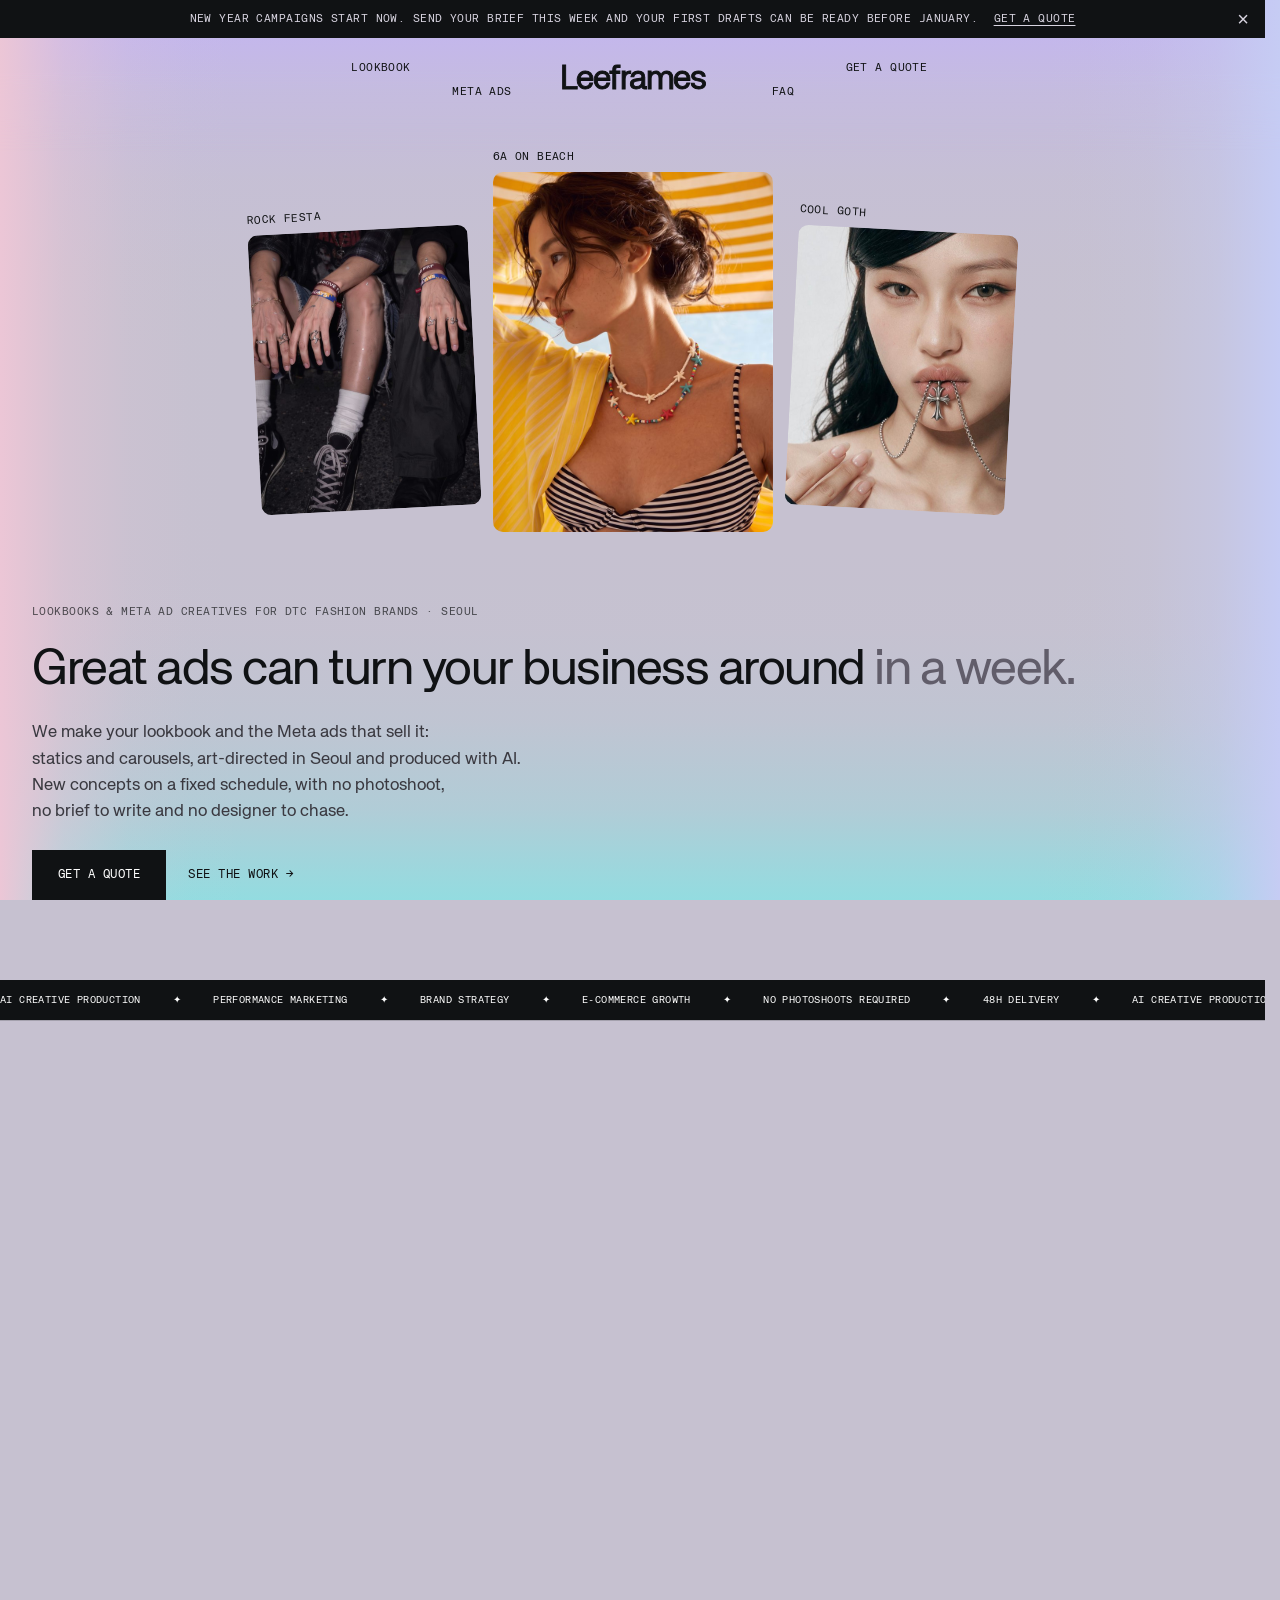
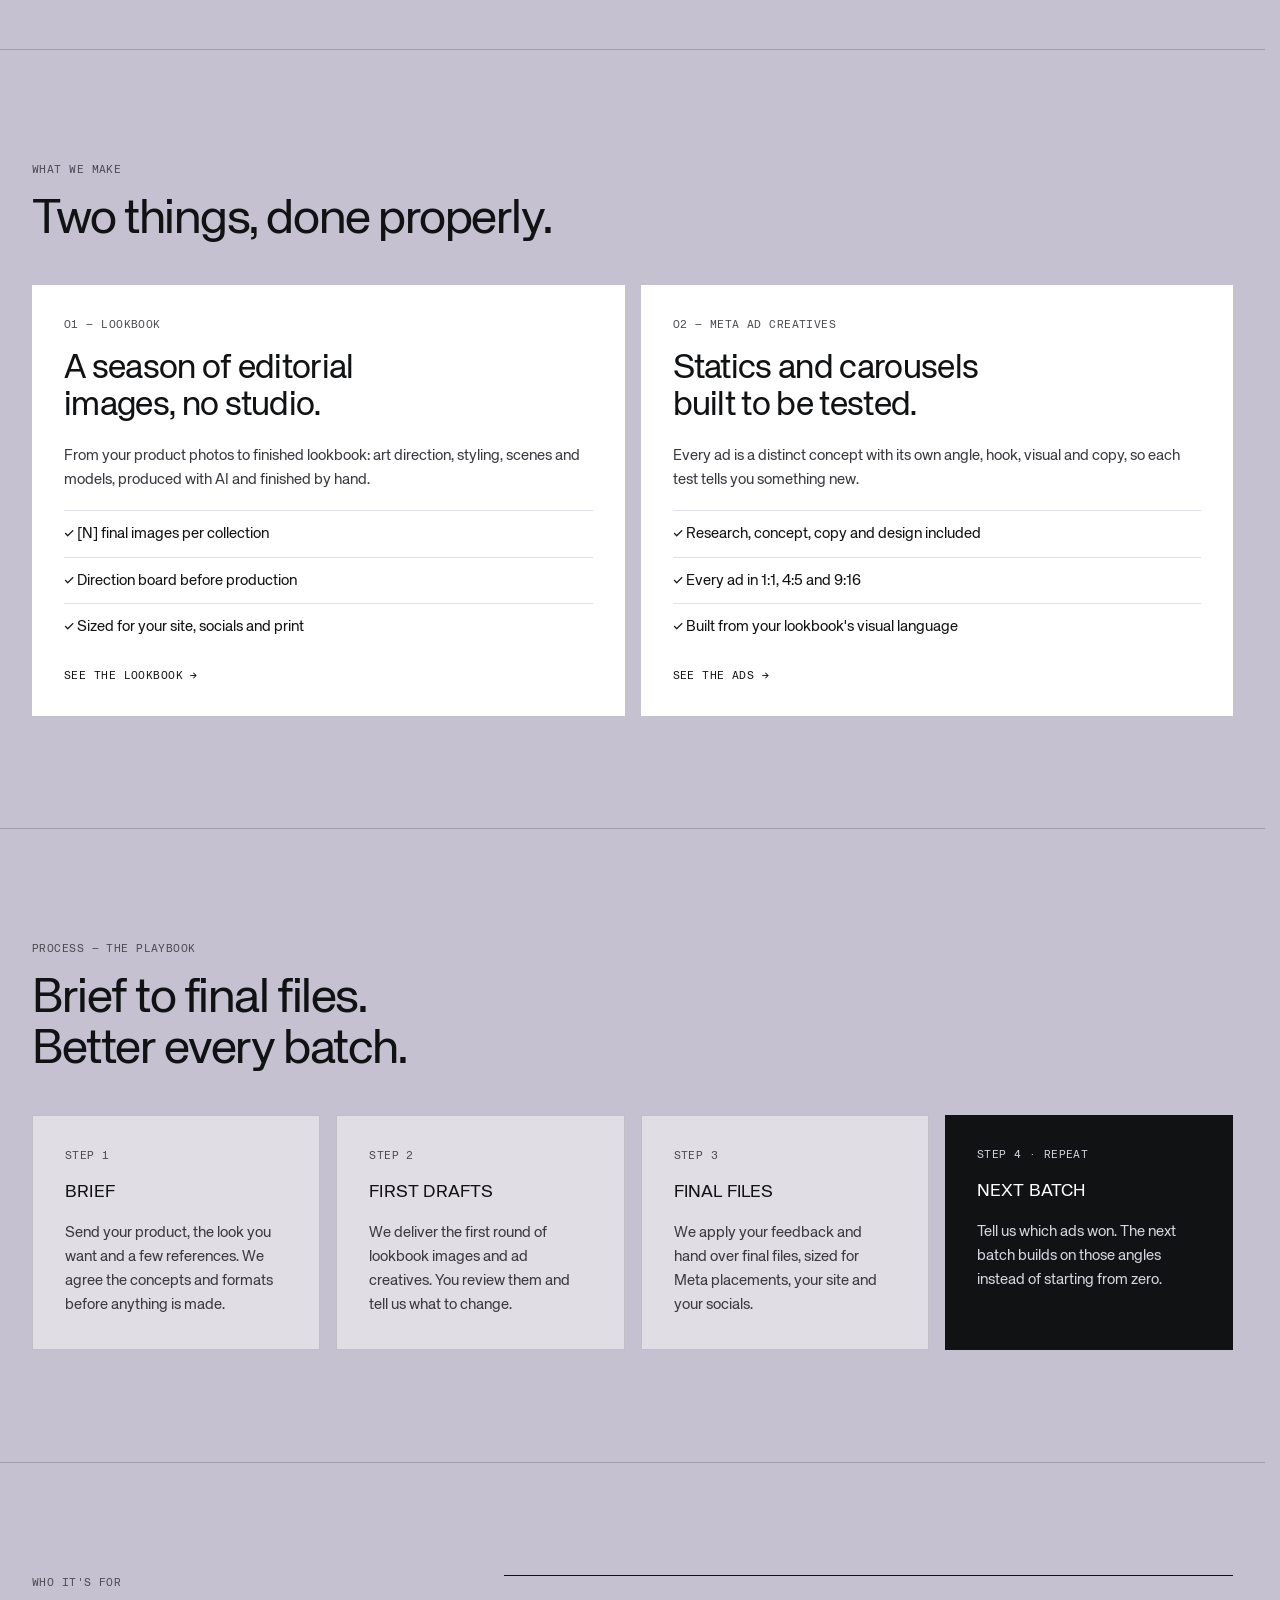
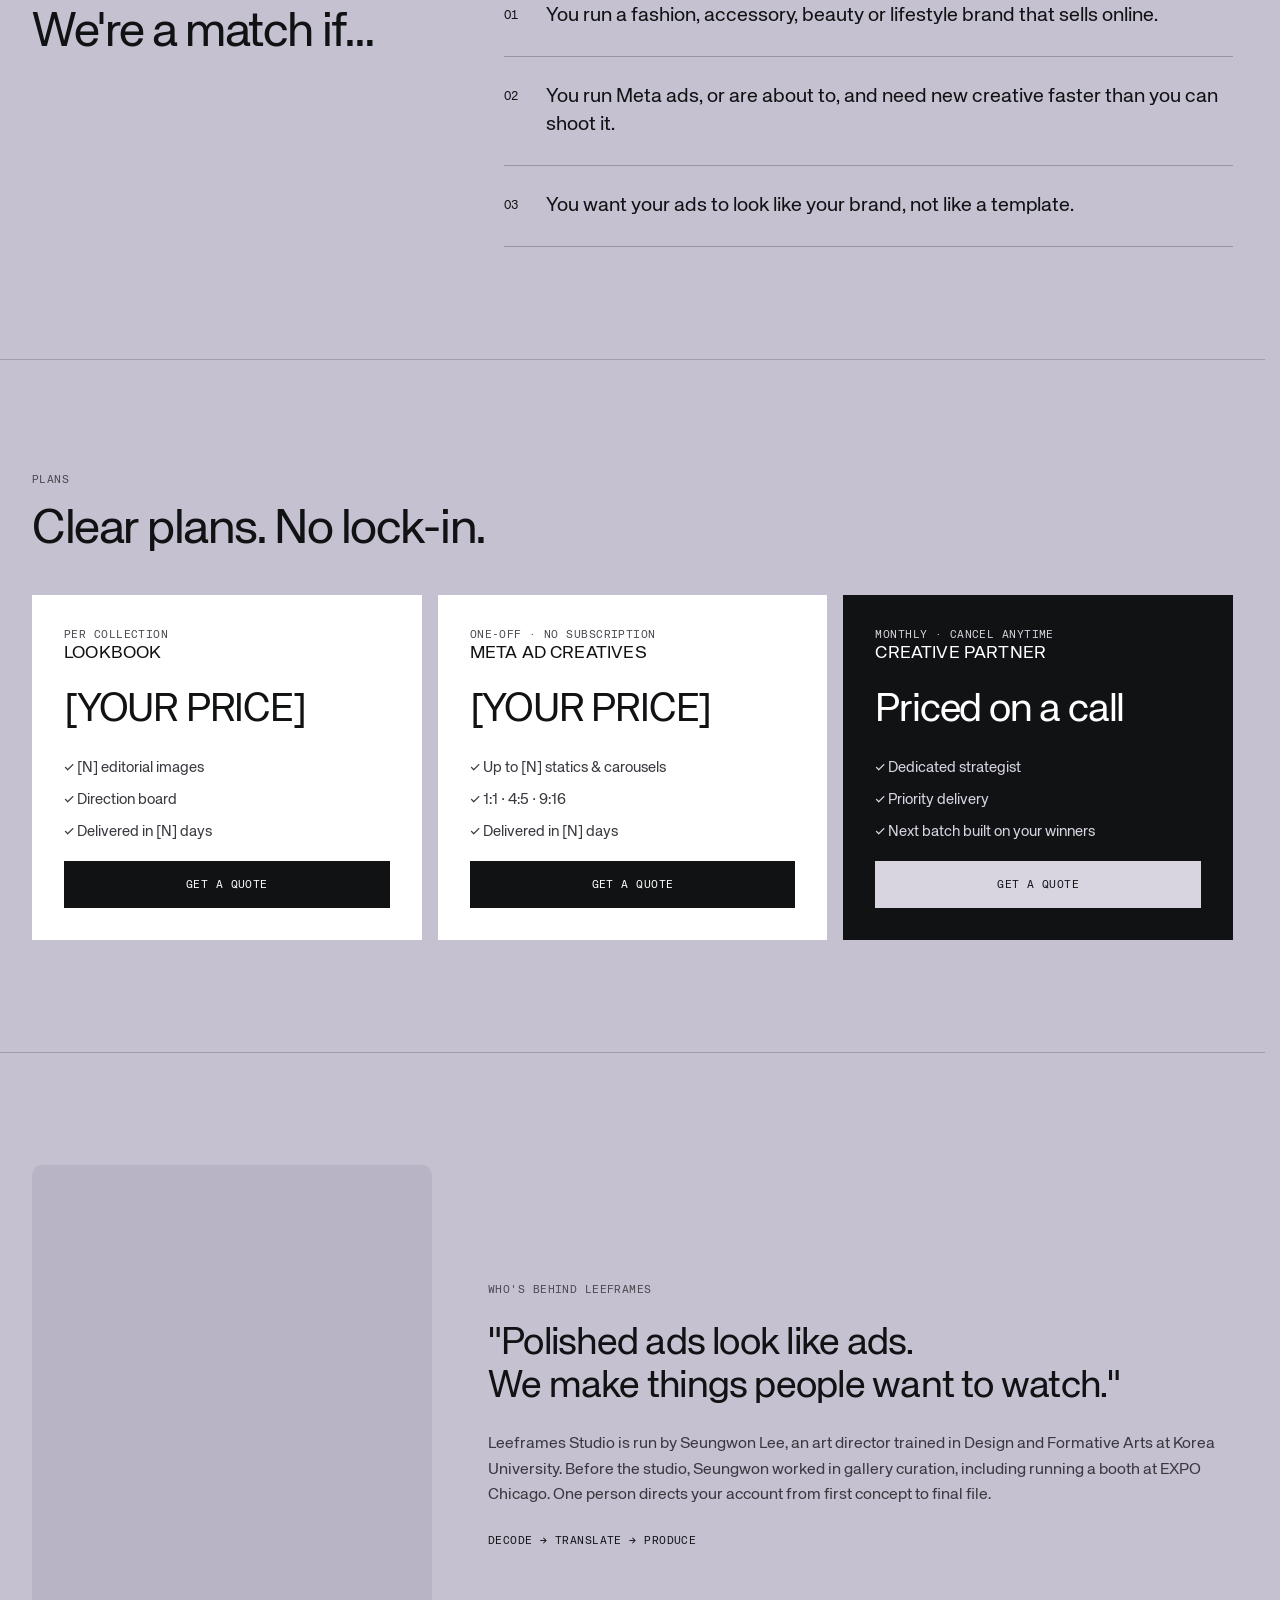
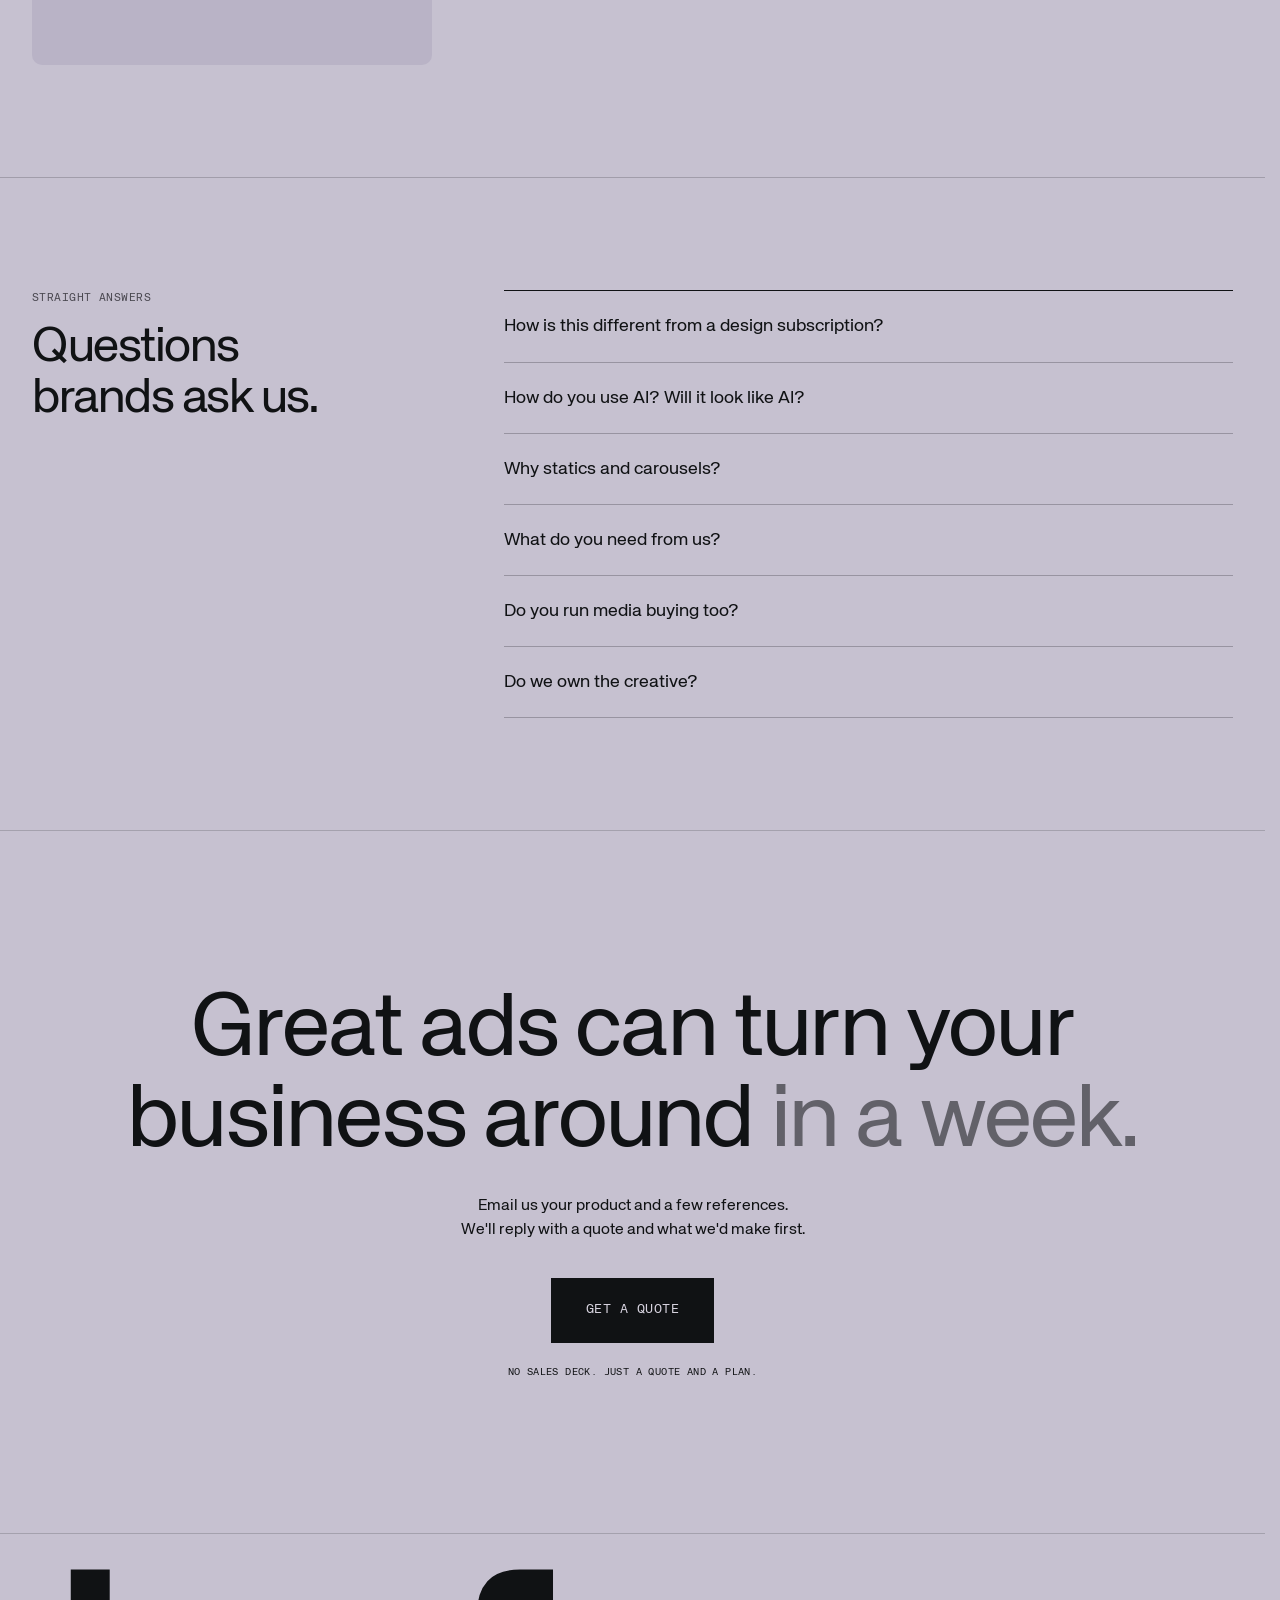
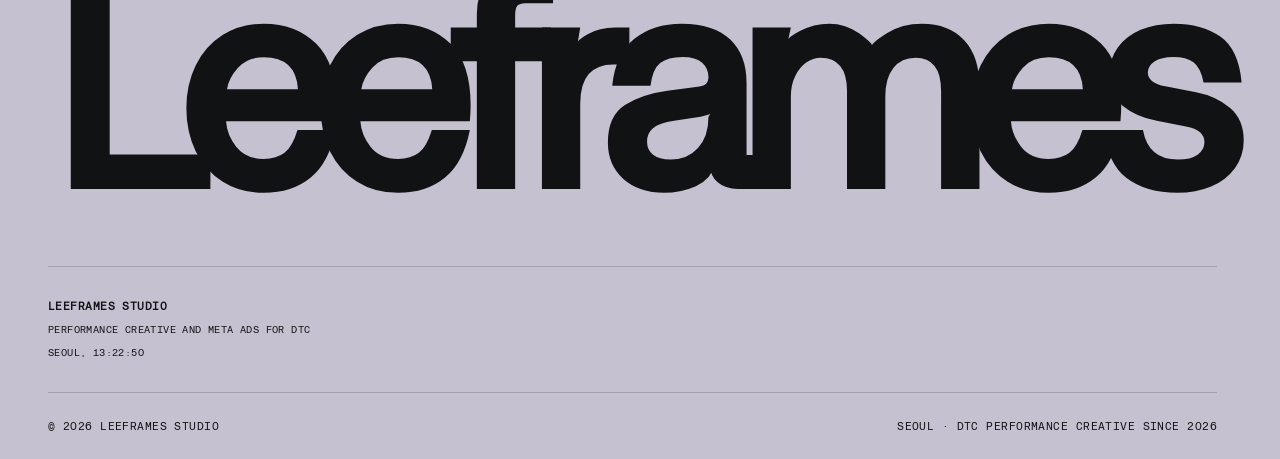
==== index.html @ 7a3675bf "What we make previews: titles a third of the size, Lookbook preview zoomed out (1.5x to 1.2x) Co-Aut" ====
<!doctype html>
<html lang="en">
<head>
  <meta charset="utf-8">
  <meta name="viewport" content="width=device-width, initial-scale=1">
  <meta http-equiv="Content-Security-Policy" content="default-src 'self'; script-src 'self' https://cdnjs.cloudflare.com; style-src 'self'; style-src-attr 'unsafe-inline'; font-src 'self'; img-src 'self' data: blob:; connect-src 'self'; object-src 'none'; base-uri 'self'; form-action 'self'">
  <meta name="referrer" content="strict-origin-when-cross-origin">
  <title>Leeframes Studio | Meta Ad Creative &amp; AI Lookbook Studio, Seoul</title>
  <meta name="description" content="Seoul studio making Meta ad creatives, AI video and lookbooks for DTC fashion and accessory brands, plus the media buying that scales the winners.">
  <!-- Search and sharing: canonical address, crawler rules, link previews. Domain lives here and in robots.txt, sitemap.xml, llms.txt -->
  <link rel="canonical" href="https://leeframes.com/">
  <meta name="robots" content="index, follow, max-image-preview:large">
  <meta name="theme-color" content="#D8D4E0">
  <meta property="og:type" content="website">
  <meta property="og:site_name" content="Leeframes Studio">
  <meta property="og:title" content="Leeframes Studio | Meta Ad Creative &amp; Lookbook Studio">
  <meta property="og:description" content="Meta ad creatives, AI video and lookbooks for DTC fashion and accessory brands. Seoul.">
  <meta property="og:url" content="https://leeframes.com/">
  <meta property="og:image" content="https://leeframes.com/images/lookbook/6a-6a-on-beach/cover.jpg">
  <meta property="og:locale" content="en_US">
  <meta name="twitter:card" content="summary_large_image">
  <!-- Structured data for search engines and AI answers: who we are, what we do, the FAQ -->
  <script type="application/ld+json">
  {
    "@context": "https://schema.org",
    "@graph": [
      {
        "@type": "ProfessionalService",
        "@id": "https://leeframes.com/#org",
        "name": "Leeframes Studio",
        "url": "https://leeframes.com/",
        "image": "https://leeframes.com/images/lookbook/6a-6a-on-beach/cover.jpg",
        "description": "Performance creative studio in Seoul making Meta ad creatives, AI video and lookbooks for DTC brands, with media buying to scale the winning ads.",
        "foundingDate": "2026",
        "address": { "@type": "PostalAddress", "addressLocality": "Seoul", "addressCountry": "KR" },
        "areaServed": "Worldwide",
        "knowsAbout": ["Meta ads", "Facebook and Instagram ad creative", "Performance creative", "AI video ads", "AI fashion lookbooks", "UGC and creator ads", "Founder ads", "Static ads", "Media buying", "DTC e-commerce growth"],
        "hasOfferCatalog": {
          "@type": "OfferCatalog",
          "name": "Services",
          "itemListElement": [
            { "@type": "Offer", "itemOffered": { "@type": "Service", "name": "Meta ad creative production", "description": "Statics, video, founder ads, creator ads and AI video for Meta (Facebook and Instagram)." } },
            { "@type": "Offer", "itemOffered": { "@type": "Service", "name": "AI lookbook production", "description": "Brand lookbooks and campaign imagery made with AI, no photoshoot required." } },
            { "@type": "Offer", "itemOffered": { "@type": "Service", "name": "Media buying", "description": "Running and scaling the winning ads on Meta." } }
          ]
        }
      },
      {
        "@type": "WebSite",
        "@id": "https://leeframes.com/#website",
        "url": "https://leeframes.com/",
        "name": "Leeframes Studio",
        "inLanguage": "en",
        "publisher": { "@id": "https://leeframes.com/#org" }
      },
      {
        "@type": "FAQPage",
        "mainEntity": [
          { "@type": "Question", "name": "How is this different from a design subscription?", "acceptedAnswer": { "@type": "Answer", "text": "A design subscription waits for your requests. We do the research, write the concepts and pick the angles, then make the ads." } },
          { "@type": "Question", "name": "Why statics and carousels?", "acceptedAnswer": { "@type": "Answer", "text": "They are the fastest way to test a new angle. One concept can become several variations and be tested before a video is even briefed." } },
          { "@type": "Question", "name": "What do you need from us?", "acceptedAnswer": { "@type": "Answer", "text": "Your website, product photos and a few references. A brief is optional." } },
          { "@type": "Question", "name": "Do you run media buying too?", "acceptedAnswer": { "@type": "Answer", "text": "Yes. The team that makes the ads also runs and scales them." } },
          { "@type": "Question", "name": "Do we own the creative?", "acceptedAnswer": { "@type": "Answer", "text": "Yes, everything we make for your account is yours." } }
        ]
      }
    ]
  }
  </script>
  <!-- Tab and home-screen icon: the logo's L (drawn by a one-off script; not edited by hand) -->
  <link rel="icon" href="/favicon.ico" sizes="any">
  <link rel="icon" type="image/png" sizes="32x32" href="/favicon-32.png">
  <link rel="apple-touch-icon" href="/apple-touch-icon.png">
  <link rel="stylesheet" href="styles.css">
  <link rel="stylesheet" href="lookbook.css">
  <link rel="stylesheet" href="meta.css">
</head>
<body class="has-mc">

<!-- Pastel light drifting round the screen edge (fixed, behind the page) -->

<!-- Announcement bar -->
<div class="announce" id="announce">
  <p>New year campaigns start now. Send your brief this week and your first drafts can be ready before January. <a href="quote.html" class="mono-link">Get a quote</a></p>
  <button class="announce-close" aria-label="Close announcement">×</button>
</div>

<!-- Header -->
<header class="header">
  <div class="header-inner">
    <a href="#" class="logo" aria-label="Leeframes Studio home">
      <span class="logo-mark">Leeframes</span>
    </a>
    <nav class="nav" id="nav">
      <a href="lookbook.html" class="mono">Lookbook</a>
      <a href="meta-ad-creatives.html" class="mono">Meta Ads</a>
      <a href="#faq" class="mono">FAQ</a>
      <a href="quote.html" class="mono">Get a quote</a>
    </nav>
    <button class="nav-toggle" aria-label="Open menu" aria-expanded="false"><span></span><span></span></button>
  </div>
</header>

<main>

<!-- Hero: three lookbook covers, then the headline, intro and buttons -->
<section class="lf-hero" id="hero">
  <div class="lf-hero__cards">
    <figure class="lf-hero__card lf-hero__card--left">
      <figcaption>Rock Festa</figcaption>
      <img src="images/lookbook/6a-rock-festa/cover.jpg" alt="6A Rock Festa lookbook cover" width="220" height="280">
    </figure>
    <figure class="lf-hero__card lf-hero__card--center">
      <figcaption>6A On Beach</figcaption>
      <img src="images/lookbook/6a-6a-on-beach/cover.jpg" alt="6A On Beach lookbook cover" width="280" height="360" fetchpriority="high">
    </figure>
    <figure class="lf-hero__card lf-hero__card--right">
      <figcaption>Cool Goth</figcaption>
      <img src="images/lookbook/6a-cool-goth/cover.jpg" alt="6A Cool Goth lookbook cover" width="220" height="280">
    </figure>
  </div>
  <div class="lf-hero__text">
    <p class="lf-hero__label">Lookbooks &amp; Meta ad creatives for DTC fashion brands · Seoul</p>
    <h1 class="lf-hero__h1">Great ads can turn your business around <span>in a week.</span></h1>
    <p class="lf-hero__lead">We make your lookbook and the Meta ads that sell it:<br> statics and carousels, <span class="nobr">art-directed</span> in Seoul and produced with AI.<br> New concepts on a fixed schedule, with no photoshoot,<br> no brief to write and no designer to chase.</p>
    <div class="lf-hero__btns">
      <a class="lf-hero__btn lf-hero__btn--solid" href="quote.html">Get a quote</a>
      <a class="lf-hero__btn lf-hero__btn--ghost" href="#services">See the work →</a>
    </div>
  </div>
</section>

<!-- Service ticker: two identical groups so translateX(-50%) loops seamlessly -->
<div class="ticker" aria-hidden="true">
  <div class="ticker-track">
    <span class="ticker-group"><span>AI Creative Production<i>✦</i></span><span>Performance Marketing<i>✦</i></span><span>Brand Strategy<i>✦</i></span><span>E-commerce Growth<i>✦</i></span><span>No Photoshoots Required<i>✦</i></span><span>48h Delivery<i>✦</i></span><span>AI Creative Production<i>✦</i></span><span>Performance Marketing<i>✦</i></span><span>Brand Strategy<i>✦</i></span><span>E-commerce Growth<i>✦</i></span><span>No Photoshoots Required<i>✦</i></span><span>48h Delivery<i>✦</i></span></span>
    <span class="ticker-group"><span>AI Creative Production<i>✦</i></span><span>Performance Marketing<i>✦</i></span><span>Brand Strategy<i>✦</i></span><span>E-commerce Growth<i>✦</i></span><span>No Photoshoots Required<i>✦</i></span><span>48h Delivery<i>✦</i></span><span>AI Creative Production<i>✦</i></span><span>Performance Marketing<i>✦</i></span><span>Brand Strategy<i>✦</i></span><span>E-commerce Growth<i>✦</i></span><span>No Photoshoots Required<i>✦</i></span><span>48h Delivery<i>✦</i></span></span>
  </div>
</div>

<!-- Receipts -->
<section class="section line" id="receipts">
  <div class="container">
    <p class="eyebrow mono">Exhibit A: the receipts</p>
    <div class="cockpit card">
      <div class="cockpit-head mono"><span id="as-of">As of October 2026</span></div>
      <p class="mono small">Spend on ads we made</p>
      <p class="counter" data-grow="112946" data-money>$112,946</p>
      <!-- data-grow: base value on 29 Oct 2026, rising ~2% a day (script.js) -->
      <div class="cockpit-row">
        <div><p class="mono small">Brands</p><p class="counter-sm">4</p></div>
        <div><p class="mono small">Creatives</p><p class="counter-sm" data-grow="748">748</p></div>
        <div><p class="mono small">Purchases</p><p class="counter-sm" data-grow="6864">6,864</p></div>
        <div><p class="mono small">Link CTR</p><p class="counter-sm" id="ctr">2.84%</p><p class="mono small ctr-note" id="ctr-note">About 1.7× the e-commerce industry median (1.64%)</p></div>
      </div>
    </div>
  </div>
</section>

<!-- ============ WHAT WE MAKE ============ -->
<section id="services" class="lf-sec">
  <div class="lf-sec__inner">
    <div class="lf-sec__head">
      <p class="lf-label">What we make</p>
      <h2 class="lf-h2">Two things, done properly.</h2>
    </div>
    <div class="lf-grid lf-grid--2">
      <a class="lf-card lf-card--white lf-card--link" href="lookbook.html">
        <div class="lf-live" aria-hidden="true" style="--zoom: 1.2"><iframe data-src="lookbook.html" tabindex="-1" title=""></iframe><p class="lf-live__title">Lookbook</p></div>
        <p class="lf-label">01 — Lookbook</p>
        <h3 class="lf-h3">A season of editorial images, no studio.</h3>
        <p class="lf-text">From your product photos to finished lookbook: art direction, styling, scenes and models, produced with AI and finished by hand.</p>
        <ul class="lf-list lf-list--ruled">
          <li>✓ [N] final images per collection</li>
          <li>✓ Direction board before production</li>
          <li>✓ Sized for your site, socials and print</li>
        </ul>
        <p class="lf-label lf-card__go">See the lookbook →</p>
      </a>
      <a class="lf-card lf-card--white lf-card--link" href="meta-ad-creatives.html">
        <div class="lf-live" aria-hidden="true"><iframe data-src="meta-ad-creatives.html" tabindex="-1" title=""></iframe><p class="lf-live__title">Meta ad creatives</p></div>
        <p class="lf-label">02 — Meta ad creatives</p>
        <h3 class="lf-h3">Statics and carousels built to be tested.</h3>
        <p class="lf-text">Every ad is a distinct concept with its own angle, hook, visual and copy, so each test tells you something new.</p>
        <ul class="lf-list lf-list--ruled">
          <li>✓ Research, concept, copy and design included</li>
          <li>✓ Every ad in 1:1, 4:5 and 9:16</li>
          <li>✓ Built from your lookbook's visual language</li>
        </ul>
        <p class="lf-label lf-card__go">See the ads →</p>
      </a>
    </div>
  </div>
</section>

<!-- ============ PROCESS ============ -->
<section id="process" class="lf-sec">
  <div class="lf-sec__inner">
    <div class="lf-sec__head">
      <p class="lf-label">Process — The playbook</p>
      <h2 class="lf-h2">Brief to final files.<br>Better every batch.</h2>
    </div>
    <div class="lf-grid lf-grid--4">
      <div class="lf-card lf-card--glass">
        <p class="lf-label">Step 1</p>
        <h3 class="lf-h4">Brief</h3>
        <p class="lf-text">Send your product, the look you want and a few references. We agree the concepts and formats before anything is made.</p>
      </div>
      <div class="lf-card lf-card--glass">
        <p class="lf-label">Step 2</p>
        <h3 class="lf-h4">First drafts</h3>
        <p class="lf-text">We deliver the first round of lookbook images and ad creatives. You review them and tell us what to change.</p>
      </div>
      <div class="lf-card lf-card--glass">
        <p class="lf-label">Step 3</p>
        <h3 class="lf-h4">Final files</h3>
        <p class="lf-text">We apply your feedback and hand over final files, sized for Meta placements, your site and your socials.</p>
      </div>
      <div class="lf-card lf-card--dark">
        <p class="lf-label">Step 4 · Repeat</p>
        <h3 class="lf-h4">Next batch</h3>
        <p class="lf-text">Tell us which ads won. The next batch builds on those angles instead of starting from zero.</p>
      </div>
    </div>
  </div>
</section>

<!-- ============ WHO IT'S FOR ============ -->
<section class="lf-sec">
  <div class="lf-sec__inner lf-sec__inner--split">
    <div class="lf-sec__head">
      <p class="lf-label">Who it's for</p>
      <h2 class="lf-h2">We're a match if…</h2>
    </div>
    <div class="lf-sec__body">
      <ol class="lf-fit">
        <li><span>01</span><span>You run a fashion, accessory, beauty or lifestyle brand that sells online.</span></li>
        <li><span>02</span><span>You run Meta ads, or are about to, and need new creative faster than you can shoot it.</span></li>
        <li><span>03</span><span>You want your ads to look like your brand, not like a template.</span></li>
      </ol>
    </div>
  </div>
</section>

<!-- ============ PLANS ============ -->
<section id="pricing" class="lf-sec">
  <div class="lf-sec__inner">
    <div class="lf-sec__head">
      <p class="lf-label">Plans</p>
      <h2 class="lf-h2">Clear plans. No lock-in.</h2>
    </div>
    <div class="lf-grid lf-grid--3">
      <article class="lf-card lf-card--white">
        <div>
          <p class="lf-label">Per collection</p>
          <h3 class="lf-h4">Lookbook</h3>
        </div>
        <p class="lf-price">[YOUR PRICE]</p>
        <ul class="lf-list lf-list--plain">
          <li>✓ [N] editorial images</li>
          <li>✓ Direction board</li>
          <li>✓ Delivered in [N] days</li>
        </ul>
        <a class="lf-btn" href="quote.html">Get a quote</a>
      </article>
      <article class="lf-card lf-card--white">
        <div>
          <p class="lf-label">One-off · No subscription</p>
          <h3 class="lf-h4">Meta ad creatives</h3>
        </div>
        <p class="lf-price">[YOUR PRICE]</p>
        <ul class="lf-list lf-list--plain">
          <li>✓ Up to [N] statics &amp; carousels</li>
          <li>✓ 1:1 · 4:5 · 9:16</li>
          <li>✓ Delivered in [N] days</li>
        </ul>
        <a class="lf-btn" href="quote.html">Get a quote</a>
      </article>
      <article class="lf-card lf-card--dark">
        <div>
          <p class="lf-label">Monthly · Cancel anytime</p>
          <h3 class="lf-h4">Creative partner</h3>
        </div>
        <p class="lf-price">Priced on a call</p>
        <ul class="lf-list lf-list--plain">
          <li>✓ Dedicated strategist</li>
          <li>✓ Priority delivery</li>
          <li>✓ Next batch built on your winners</li>
        </ul>
        <a class="lf-btn lf-btn--light" href="quote.html">Get a quote</a>
      </article>
    </div>
  </div>
</section>

<!-- ============ WHO'S BEHIND ============ -->
<section class="lf-sec">
  <div class="lf-sec__inner">
    <div class="lf-about">
      <div class="lf-about__photo">
        <!-- Photo goes here: <img src="images/..." alt="Seungwon Lee, Leeframes Studio"> -->
      </div>
      <div class="lf-about__text">
        <p class="lf-label">Who's behind Leeframes</p>
        <p class="lf-quote">"Polished ads look like ads.<br>We make things people want to watch."</p>
        <p class="lf-text" style="font-size:16px">Leeframes Studio is run by Seungwon Lee, an art director trained in Design and Formative Arts at Korea University. Before the studio, Seungwon worked in gallery curation, including running a booth at EXPO Chicago. One person directs your account from first concept to final file.</p>
        <p class="lf-label" style="color:var(--ink)">Decode → Translate → Produce</p>
      </div>
    </div>
  </div>
</section>

<!-- ============ STRAIGHT ANSWERS (FAQ) ============ -->
<section id="faq" class="lf-sec">
  <div class="lf-sec__inner lf-sec__inner--split">
    <div class="lf-sec__head">
      <p class="lf-label">Straight answers</p>
      <h2 class="lf-h2">Questions<br>brands ask us.</h2>
    </div>
    <div class="lf-sec__body lf-faq">
      <details>
        <summary>How is this different from a design subscription?</summary>
        <p class="lf-text">A design subscription waits for your requests. We do the research, write the concepts and pick the angles, then make the ads.</p>
      </details>
      <details>
        <summary>How do you use AI? Will it look like AI?</summary>
        <p class="lf-text">[Describe your workflow: what AI generates, what you art-direct and retouch by hand, and how product details stay accurate.]</p>
      </details>
      <details>
        <summary>Why statics and carousels?</summary>
        <p class="lf-text">They are the fastest way to test a new angle. One concept can become several variations and be tested before a video is even briefed.</p>
      </details>
      <details>
        <summary>What do you need from us?</summary>
        <p class="lf-text">Your website, product photos and a few references. A brief is optional.</p>
      </details>
      <details>
        <summary>Do you run media buying too?</summary>
        <p class="lf-text">Yes. The team that makes the ads also runs and scales them.</p>
      </details>
      <details>
        <summary>Do we own the creative?</summary>
        <p class="lf-text">Yes, everything we make for your account is yours.</p>
      </details>
    </div>
  </div>
</section>

<!-- Final CTA -->
<section class="final-cta line" id="cta">
  <div class="container">
    <h2 class="huge">Great ads can turn your business around <span class="dim">in a week.</span></h2>
    <p class="body">Email us your product and a few references. We'll reply with a quote and what we'd make first.</p>
    <a href="quote.html" class="btn btn-white btn-lg">Get a quote</a>
    <p class="mono small">No sales deck. Just a quote and a plan.</p>
  </div>
</section>

</main>

<!-- Footer -->
<footer class="footer">
  <div class="container">
    <div class="wordmark" aria-hidden="true">Leeframes</div>
    <div class="footer-grid">
      <div>
        <p class="mono"><b>Leeframes Studio</b></p>
        <p class="mono small">Performance creative and Meta ads for DTC</p>
        <p class="mono small" id="clock">--:--:--</p>
      </div>
    </div>
    <div class="footer-bottom mono"><span>© 2026 Leeframes Studio</span><span>Seoul · DTC performance creative since 2026</span></div>
  </div>
</footer>


<script src="script.js"></script>
</body>
</html>
---- styles.css ----
@font-face {
  font-family: "KHTeka";
  src: url("fonts/KHTeka-Regular.woff2") format("woff2"),
       url("fonts/KHTeka-Regular.woff") format("woff");
  font-weight: 400;
  font-style: normal;
  font-display: swap;
}
@font-face {
  font-family: "KHTekaMono";
  src: url("fonts/KHTekaMono-Regular.woff2") format("woff2"),
       url("fonts/KHTekaMono-Regular.woff") format("woff");
  font-weight: 400;
  font-style: normal;
  font-display: swap;
}

:root {
  --blue: #D8D4E0;
  --blue-dark: #C9C3D6;
  --white: #101214;
  --line: rgba(16, 18, 20, 0.18);
  --card: rgba(16, 18, 20, 0.05);
  --dim: rgba(16, 18, 20, 0.55);
  --sans: "KHTeka", system-ui, -apple-system, sans-serif;
  --mono: "KHTekaMono", "KHTeka", ui-monospace, Menlo, Consolas, monospace;
  --gutter: clamp(16px, 4vw, 48px);
  /* Page background, sampled from exp.fiddle.digital: a flat grey-lavender middle with colour
     only along the screen edges (left, right, top, bottom). script.js shifts the edge colours
     as the page scrolls; the lens shader repeats the left/right bands to tint edge cards. */
  --bg-base: #C6C1D0;
  --bg-l: #ECC6D6;
  --bg-r: #C6CCF4;
  --bg-t: #C3B4F4; /* purple across the top */
  --bg-b: #93DCE0; /* teal across the bottom */
  /* Side bands fade as (1 - x/20vw)³, so they end without a visible edge */
  --page-bg:
    linear-gradient(90deg, var(--bg-l), color-mix(in srgb, var(--bg-l) 42%, transparent) 5vw, color-mix(in srgb, var(--bg-l) 12.5%, transparent) 10vw, color-mix(in srgb, var(--bg-l) 1.6%, transparent) 15vw, transparent 20vw),
    linear-gradient(270deg, var(--bg-r), color-mix(in srgb, var(--bg-r) 42%, transparent) 5vw, color-mix(in srgb, var(--bg-r) 12.5%, transparent) 10vw, color-mix(in srgb, var(--bg-r) 1.6%, transparent) 15vw, transparent 20vw),
    linear-gradient(180deg, var(--bg-t), color-mix(in srgb, var(--bg-t) 42%, transparent) 10vh, color-mix(in srgb, var(--bg-t) 12.5%, transparent) 20vh, color-mix(in srgb, var(--bg-t) 1.6%, transparent) 30vh, transparent 40vh),
    linear-gradient(0deg, var(--bg-b), color-mix(in srgb, var(--bg-b) 42%, transparent) 10vh, color-mix(in srgb, var(--bg-b) 12.5%, transparent) 20vh, color-mix(in srgb, var(--bg-b) 1.6%, transparent) 30vh, transparent 40vh),
    var(--bg-base);
}

* { box-sizing: border-box; margin: 0; padding: 0; }
html { scroll-behavior: smooth; scrollbar-gutter: stable; background: var(--bg-base); } /* same header position with or without a scrollbar */
body {
  color: var(--white);
  font-family: var(--sans);
  font-size: 15px;
  line-height: 1.45;
  -webkit-font-smoothing: antialiased;
  overflow-x: hidden;
}
/* The background is pinned to the screen (a fixed layer, which also works on iOS), like the reference */
body::before { content: ""; position: fixed; inset: 0; z-index: -1; background: var(--page-bg); pointer-events: none; }
a { color: inherit; text-decoration: none; }
ul, ol { list-style: none; }
img { max-width: 100%; display: block; }

.container { width: 100%; max-width: 1360px; margin: 0 auto; padding: 0 var(--gutter); }
.mono { font-family: var(--mono); font-weight: 400; text-transform: uppercase; letter-spacing: 0.02em; font-size: 11px; }
.small { font-size: 10.5px; }
.dim { color: var(--dim); }

h1 { font-size: clamp(38px, 6vw, 72px); font-weight: 400; line-height: 1.02; letter-spacing: -0.02em; }
h2 { font-size: clamp(34px, 5vw, 60px); font-weight: 400; line-height: 1.02; letter-spacing: -0.02em; }
.h2-sm { font-size: clamp(28px, 3.4vw, 40px); }
h3 { font-size: 22px; font-weight: 500; line-height: 1.15; letter-spacing: -0.01em; }
.body { max-width: 560px; margin-top: 20px; font-size: 16px; }
.narrow { max-width: 520px; }
.eyebrow { margin-bottom: 18px; }
.lead { font-size: 18px; max-width: 520px; margin-top: 28px; }

/* Buttons */
.btn {
  display: inline-flex; align-items: center; justify-content: center;
  font-family: var(--mono); font-weight: 500; font-size: 11px; text-transform: uppercase;
  padding: 16px 22px; border: 1px solid var(--white); transition: background .2s, color .2s;
  white-space: nowrap;
}
.btn-white { background: var(--white); color: var(--blue); }
.btn-white:hover { background: transparent; color: var(--white); }
.btn-outline { color: var(--white); }
.btn-outline:hover { background: var(--white); color: var(--blue); }
.btn-sm { padding: 10px 14px; }
.btn-lg { padding: 22px 34px; font-size: 13px; }
.btn-row { display: flex; flex-wrap: wrap; gap: 12px; margin-top: 32px; }
.mono-link { font-family: var(--mono); font-weight: 500; font-size: 11px; text-transform: uppercase; text-decoration: underline; text-underline-offset: 3px; }

/* Announcement */
.announce { background: var(--white); color: var(--blue); font-size: 13px; padding: 10px 48px 10px var(--gutter); text-align: center; position: relative; z-index: 60; } /* above the header's fade layer */
.announce .mono-link { margin-left: 8px; }
.announce-close { position: absolute; right: 16px; top: 50%; transform: translateY(-50%); background: none; border: 0; color: var(--blue); font-size: 20px; cursor: pointer; }
.announce.hidden { display: none; }

/* Header: transparent, menu in a staggered cluster around the centered wordmark (exp.fiddle.digital layout) */
.header { position: sticky; top: 0; z-index: 50; height: 72px; pointer-events: none; }
/* Same gradient as the page behind the menu, fading out below it, so content scrolling up dissolves before it meets the menu */
.header::before { content: ""; position: fixed; inset: 0; z-index: -1; background: var(--page-bg); -webkit-mask-image: linear-gradient(to bottom, #000 66px, transparent 90px); mask-image: linear-gradient(to bottom, #000 66px, transparent 90px); } /* screen-sized like body::before, so the two gradients line up exactly */
/* Home page: longer fade that reaches further down, so scrolling content goes sooner */
.has-mc .header::before { -webkit-mask-image: linear-gradient(to bottom, #000 72px, transparent 152px); mask-image: linear-gradient(to bottom, #000 72px, transparent 152px); }
.header-inner { display: grid; grid-template-columns: minmax(0, 1fr) 101px 200px 101px minmax(0, 1fr); grid-template-rows: 24px 24px; padding-top: 18px; }
.nav { display: contents; }
.nav a, .logo, .nav-toggle { pointer-events: auto; }
.nav a { position: relative; z-index: 0; display: flex; align-items: center; justify-content: center; padding: 0 12px; overflow: hidden; font-size: 11.25px; letter-spacing: 0; white-space: nowrap; color: var(--white); transition: color .45s cubic-bezier(.69, 0, 0, 1); }
.nav a::before { content: ""; position: absolute; inset: 0; z-index: -1; background: var(--white); scale: 1 0; transform-origin: 50% 100%; transition: scale .6s cubic-bezier(.22, .31, 0, 1); }
.nav a:hover, .nav a:focus-visible, .nav a[aria-current="page"] { color: #fff; }
.nav a:hover::before, .nav a:focus-visible::before, .nav a[aria-current="page"]::before { scale: 1; }
.nav a:nth-child(1) { grid-area: 1 / 1; justify-self: end; min-width: 101px; }
.nav a:nth-child(2) { grid-area: 2 / 2; }
.nav a:nth-child(3) { grid-area: 2 / 4; }
.nav a:nth-child(4) { grid-area: 1 / 5; justify-self: start; min-width: 101px; }
.logo { grid-area: 1 / 3 / 3 / 4; display: flex; align-items: center; justify-content: center; }
.logo-mark { font-size: 34px; font-weight: 400; letter-spacing: -0.045em; line-height: 1; -webkit-text-stroke: .9px currentColor; paint-order: stroke fill; }
.nav-toggle { display: none; background: none; border: 0; width: 36px; height: 36px; cursor: pointer; position: relative; }
.nav-toggle span { position: absolute; left: 6px; right: 6px; height: 2px; background: var(--white); transition: transform .2s; }
.nav-toggle span:first-child { top: 13px; }
.nav-toggle span:last-child { top: 21px; }
.nav-open .nav-toggle span:first-child { transform: translateY(4px) rotate(45deg); }
.nav-open .nav-toggle span:last-child { transform: translateY(-4px) rotate(-45deg); }

/* Placeholders */
.ph { position: relative; background: linear-gradient(135deg, rgba(255, 255, 255, .22), rgba(255, 255, 255, .06)); border: 1px solid var(--line); display: flex; align-items: center; justify-content: center; overflow: hidden; }
.ph::after { content: ""; position: absolute; inset: 0; background: repeating-linear-gradient(45deg, transparent 0 14px, rgba(255, 255, 255, .04) 14px 15px); }
.ph-portrait { aspect-ratio: 9 / 16; }
.ph-square { aspect-ratio: 1; }
.ph-wide { aspect-ratio: 16 / 10; }
.ph-blue { background: linear-gradient(135deg, #A9C2F2, #D3BAF4); border: 0; }
.ph-person::before { content: ""; position: absolute; width: 38%; aspect-ratio: 1; border-radius: 50%; background: rgba(255, 255, 255, .3); top: 18%; }
.ph > .mono { position: relative; z-index: 1; }
.play { position: relative; z-index: 1; width: 56px; height: 56px; border: 0; background: var(--white); color: var(--blue); font-size: 18px; cursor: pointer; transition: transform .2s; }
.play:hover { transform: scale(1.08); }
.play.playing { background: var(--blue); color: var(--white); }

/* Hero */
.hero { padding: 28px 0 72px; }
.tag { display: inline-block; border: 1px solid var(--line); padding: 8px 12px; margin-bottom: 26px; }
.hero-grid { display: grid; grid-template-columns: 1.35fr 1fr; gap: 56px; align-items: start; }
.hero-media .ph-portrait { max-height: 600px; width: 100%; aspect-ratio: 4 / 5; }
.hero-media figcaption { display: flex; justify-content: space-between; gap: 10px; margin-top: 12px; font-size: 10px; }
.checks { display: flex; flex-wrap: wrap; gap: 8px 24px; margin-top: 22px; font-size: 10px; }
.stats { display: grid; grid-template-columns: repeat(4, 1fr); gap: 12px; margin-top: 56px; }
.stat { border: 1px solid var(--line); padding: 22px; min-height: 140px; display: flex; flex-direction: column; justify-content: space-between; gap: 16px; }
.stat strong { font-size: clamp(32px, 4vw, 52px); font-weight: 400; line-height: 1; letter-spacing: -0.02em; }
.stat-white { background: var(--white); color: var(--blue); }
.stat-white strong { font-size: clamp(24px, 2.6vw, 34px); text-transform: uppercase; }
.intro { margin-top: 40px; font-size: 15px; color: var(--dim); max-width: 820px; }

/* Marquee */
.brands { padding: 56px 0; }
.label { margin-bottom: 22px; }
.marquee { overflow: hidden; border-top: 1px solid var(--line); border-bottom: 1px solid var(--line); }
.marquee-track { display: flex; width: max-content; animation: marquee 30s linear infinite; }
.marquee-track span { font-size: 30px; letter-spacing: -0.02em; padding: 22px 48px; border-right: 1px solid var(--line); white-space: nowrap; }
@keyframes marquee { to { transform: translateX(-50%); } }

/* Sections */
.section { padding: clamp(64px, 9vw, 120px) 0; }
.line { border-top: 1px solid var(--line); }
.split { display: grid; grid-template-columns: 1fr 1fr; gap: 56px; align-items: start; }
.card { background: var(--card); border: 1px solid var(--line); padding: 26px; }
.card-white { background: var(--white); color: var(--blue); border-color: var(--white); }
.card p + p, .card h3 + p { margin-top: 10px; }

/* Receipts */
.cockpit.card { background: #FFFFFF; }
.cockpit-head { display: flex; justify-content: space-between; border-bottom: 1px solid var(--line); padding-bottom: 14px; margin-bottom: 24px; font-size: 10px; }
.live { color: #1f7a4f; animation: blink 1.6s infinite; }
@keyframes blink { 50% { opacity: .35; } }
.counter { font-size: clamp(36px, 5vw, 64px); letter-spacing: -0.03em; font-variant-numeric: tabular-nums; margin-top: 6px; }
/* Link CTR's column sizes to its one-line note; the other three share the rest */
.cockpit-row { display: grid; grid-template-columns: repeat(3, minmax(0, 1fr)) auto; gap: 16px; margin-top: 24px; padding-top: 20px; border-top: 1px solid var(--line); }
.counter-sm { font-size: 30px; font-variant-numeric: tabular-nums; }
.ctr-note { margin-top: 6px; color: var(--dim); line-height: 1.5; font-size: 9.5px; letter-spacing: 0; white-space: nowrap; }
.fine { font-size: 12px; color: var(--dim); margin-top: 24px; }

/* Work */
.work-grid { display: grid; grid-template-columns: repeat(3, 1fr); gap: 20px; margin-top: 48px; }
.work-card { display: flex; flex-direction: column; gap: 12px; }
.work-card .ph-portrait { aspect-ratio: 4 / 5; }
.meta { display: grid; grid-template-columns: 1fr 1fr; gap: 10px; border-top: 1px solid var(--line); padding-top: 12px; }
.meta dt { font-size: 10px; color: var(--dim); }
.meta dd { font-size: 15px; margin-top: 4px; }
.mini-grid { display: grid; grid-template-columns: repeat(4, 1fr); gap: 12px; margin-top: 20px; }
.cases { margin-top: 48px; }
.cases-row { display: grid; grid-template-columns: repeat(3, 1fr); gap: 20px; margin: 26px 0; }
.cases-row > div { border-top: 1px solid var(--line); padding-top: 14px; }
.big { font-size: clamp(26px, 3vw, 38px); letter-spacing: -0.02em; line-height: 1.05; margin-top: 8px; }

/* Testimonials */
.white { background: #FFFFFF; color: var(--white); }
.white .dim { color: rgba(16, 18, 20, .5); }
.testi-grid { display: grid; grid-template-columns: repeat(2, 1fr); gap: 32px 24px; margin-top: 48px; }
.testi { display: flex; flex-direction: column; gap: 10px; }
.testi .play { background: var(--white); }
.white + .white { border-top: 1px solid rgba(16, 18, 20, .15); }
.white .ph-blue { color: #fff; }
.white .meta, .white .cases-row > div { border-color: rgba(16, 18, 20, .15); }
.white .meta dt { color: rgba(16, 18, 20, .5); }
.white .card { background: #FFFFFF; border-color: rgba(16, 18, 20, .15); }
.btn-blue { background: var(--blue); color: var(--white); border-color: var(--blue); }
.btn-blue:hover { background: transparent; color: var(--blue); }


/* Band */
.band { background: var(--blue-dark); padding: 56px 0; }
.band-inner { display: flex; justify-content: space-between; align-items: center; gap: 32px; }
.band .body { margin-top: 12px; }

/* Compare */
.compare { display: grid; grid-template-columns: 1fr 1fr; gap: 12px; }
.compare ul, .fit-list { margin-top: 16px; display: flex; flex-direction: column; }
.compare li, .fit-list li { display: flex; gap: 12px; padding: 12px 0; border-top: 1px solid var(--line); }
.card-white li { border-color: rgba(16, 18, 20, .15); }
.x { opacity: .6; }
.v { font-weight: 700; }

/* Services */
.svc-grid { display: grid; grid-template-columns: repeat(3, 1fr); gap: 12px; margin-top: 48px; }
.svc { display: flex; flex-direction: column; gap: 12px; min-height: 260px; }
.svc h3 { margin-top: 10px; }
.svc .mono-link { margin-top: auto; }
.pill { background: var(--white); color: var(--blue); padding: 2px 6px; margin-right: 6px; }
.note { margin-top: 12px; display: flex; justify-content: space-between; align-items: center; gap: 24px; }

/* Verticals */
.tags { display: flex; flex-wrap: wrap; gap: 8px; margin-bottom: 26px; }
.tags li { border: 1px solid var(--line); padding: 7px 10px; font-size: 10px; }
.link-list { display: flex; flex-wrap: wrap; gap: 14px 28px; margin-top: 26px; }
.result-grid { display: grid; grid-template-columns: 1fr 1fr; gap: 12px; }
.result { min-height: 180px; display: flex; flex-direction: column; justify-content: space-between; }
.small-txt { font-size: 13px; color: var(--dim); }

/* Timeline */
.timeline { display: grid; grid-template-columns: repeat(4, 1fr); gap: 12px; margin-top: 48px; counter-reset: s; }
.timeline .step { margin-bottom: 40px; }
.timeline h3 { margin-bottom: 10px; }
.timeline p:last-child { font-size: 14px; }

/* Founder */
.founder { display: grid; grid-template-columns: 340px 1fr; gap: 56px; align-items: start; }
.founder-photo figcaption { margin-top: 14px; display: flex; flex-direction: column; gap: 4px; }
blockquote { font-size: clamp(28px, 3.6vw, 44px); line-height: 1.08; letter-spacing: -0.02em; }

/* Fit */
.fit { display: grid; grid-template-columns: 1fr 1fr; gap: 24px; }
.fit-list { margin-top: 0; }
.fit-no { color: var(--dim); }

/* FAQ */
.faq details { border-top: 1px solid var(--line); }
.faq details:last-child { border-bottom: 1px solid var(--line); }
.faq summary { list-style: none; cursor: pointer; padding: 22px 40px 22px 0; font-size: 19px; position: relative; }
.faq summary::-webkit-details-marker { display: none; }
.faq summary::after { content: "+"; position: absolute; right: 4px; top: 18px; font-size: 26px; font-weight: 300; transition: transform .2s; }
.faq details[open] summary::after { transform: rotate(45deg); }
.faq details p { padding: 0 40px 24px 0; color: rgba(16, 18, 20, .8); }

/* Blog */
.blog-head { display: flex; justify-content: space-between; align-items: end; gap: 24px; }
.blog-grid { display: grid; grid-template-columns: repeat(3, 1fr); gap: 12px; margin-top: 48px; }
.post { display: flex; flex-direction: column; gap: 14px; min-height: 280px; }
.post h3 { font-size: 24px; }
.post p:not(.mono) { font-size: 14px; }
.post .mono-link { margin-top: auto; }

/* Final CTA */
.final-cta { text-align: center; padding: clamp(80px, 12vw, 160px) 0; }
.final-cta .huge { font-size: clamp(40px, 7vw, 96px); max-width: 1100px; margin: 0 auto; }
.final-cta .body { margin: 28px auto 36px; }
.final-cta .mono { margin-top: 22px; }

/* Footer */
.footer { border-top: 1px solid var(--line); padding: 56px 0 24px; }
.wordmark { font-size: min(380px, calc((min(100vw, 1360px) - 2 * var(--gutter)) / 4)); /* the word is ~3.95em wide: always fits the container, no sideways scroll */ font-weight: 700; letter-spacing: -0.08em; line-height: .8; padding-bottom: 40px; border-bottom: 1px solid var(--line); }
.footer-grid { display: grid; grid-template-columns: 1.5fr repeat(4, 1fr); gap: 24px; padding: 32px 0; }
.footer-grid > div { display: flex; flex-direction: column; gap: 8px; }
.footer-grid a { font-size: 14px; }
.footer-grid a:hover { text-decoration: underline; }
.footer-bottom { display: flex; justify-content: space-between; gap: 16px; border-top: 1px solid var(--line); padding-top: 26px; font-size: 11px; font-weight: 700; letter-spacing: 0.06em; }

/* Reveal on scroll */
.reveal { opacity: 0; transform: translateY(24px); transition: opacity .7s ease, transform .7s ease; }
.reveal.in { opacity: 1; transform: none; }
@media (prefers-reduced-motion: reduce) {
  .reveal { opacity: 1; transform: none; }
  .marquee-track, .live, .ticker-track { animation: none; }
}

/* Tablet */
@media (max-width: 1024px) {
  .hero-grid, .split, .founder { grid-template-columns: 1fr; gap: 40px; }
  .hero-media { max-width: 420px; }
  .stats { grid-template-columns: repeat(2, 1fr); }
  .svc-grid, .blog-grid { grid-template-columns: repeat(2, 1fr); }
  .timeline { grid-template-columns: repeat(2, 1fr); }
  .footer-grid { grid-template-columns: repeat(2, 1fr); }
  .founder-photo { max-width: 320px; }
}

/* Header on narrow screens: wordmark centered, menu behind the toggle */
@media (max-width: 900px) {
  .header-inner { display: flex; align-items: center; justify-content: center; height: 72px; padding: 0 var(--gutter); }
  .logo-mark { font-size: 30px; }
  .nav-toggle { display: block; position: absolute; right: var(--gutter); top: 18px; }
  .nav { display: flex; position: absolute; top: 100%; left: 0; right: 0; flex-direction: column; padding: 8px var(--gutter) 24px; background: var(--bg-base); border-bottom: 1px solid var(--line); pointer-events: auto; opacity: 0; visibility: hidden; transform: translateY(-8px); transition: opacity .25s, transform .25s, visibility .25s; }
  .nav a { justify-content: flex-start; padding: 16px 0; border-bottom: 1px solid var(--line); font-size: 13px; }
  .nav-open .nav { opacity: 1; visibility: visible; transform: none; }
}

/* Mobile */
@media (max-width: 760px) {
  .announce { font-size: 12px; text-align: left; }
  .lead { font-size: 16px; }
  .work-grid, .cases-row, .svc-grid, .blog-grid, .testi-grid, .compare, .fit, .timeline, .result-grid { grid-template-columns: 1fr; }
  .mini-grid { grid-template-columns: repeat(2, 1fr); }
  .work-card .ph-portrait { aspect-ratio: 4 / 5; }
  .band-inner, .note, .blog-head { flex-direction: column; align-items: flex-start; }
  .btn-row .btn { flex: 1 1 100%; }
  .stats { grid-template-columns: repeat(2, minmax(0, 1fr)); gap: 8px; }
  .stat { min-height: 110px; padding: 14px; min-width: 0; overflow-wrap: anywhere; }
  .stat-white strong { font-size: 22px; }
  .marquee-track span { font-size: 22px; padding: 16px 28px; }
  .footer-bottom { flex-direction: column; }
  /* Brands · Creatives · Purchases on one line, Link CTR full width below so its note stays on one line */
  .cockpit-row { grid-template-columns: repeat(3, minmax(0, 1fr)); row-gap: 20px; }
  .cockpit-row > :last-child { grid-column: 1 / -1; }
  .counter-sm { font-size: 24px; }
  .faq summary { font-size: 17px; }
}

/* Service ticker (replaces the brand marquee) */
.ticker { position: relative; overflow: hidden; border-top: 1px solid #101214; padding: 12px 0; background: #101214; } /* inverted: black band, white text */
.ticker-track { display: flex; width: max-content; white-space: nowrap; animation: marquee 35s linear infinite; }
.ticker-group { display: inline-flex; align-items: center; gap: 32px; padding-right: 32px; font-family: var(--mono); font-weight: 400; font-size: 10px; letter-spacing: .25em; text-transform: uppercase; color: #fff; }
.ticker-group > span { display: inline-flex; align-items: center; gap: 32px; }
.ticker-group i { font-style: normal; color: #fff; }

/* Process / playbook: 3 steps in a hairline grid, then a one-line CTA strip */
.playbook { display: grid; grid-template-columns: repeat(3, 1fr); margin-top: 48px; border-top: 1px solid var(--line); border-left: 1px solid var(--line); counter-reset: none; }
.play-step { display: flex; flex-direction: column; gap: 14px; min-height: 260px; padding: 36px 32px; border-right: 1px solid var(--line); border-bottom: 1px solid var(--line); position: relative; overflow: hidden; background: transparent; } /* plain text until hovered */
.play-step .step { color: var(--dim); letter-spacing: 0.35em; }
.play-step h3 { text-transform: uppercase; font-size: 18px; font-weight: 500; letter-spacing: 0.01em; }
.play-step p:last-child { font-size: 14px; line-height: 1.55; color: rgba(16, 18, 20, .7); }
.playbook-cta { display: flex; justify-content: space-between; align-items: center; gap: 24px; margin-top: 24px; padding: 32px 36px; border: 1px solid var(--line); }
.playbook-line { font-size: clamp(18px, 2vw, 24px); text-transform: uppercase; letter-spacing: 0.01em; }
@media (max-width: 1024px) { .playbook { grid-template-columns: 1fr; } }
@media (max-width: 760px) {
  .playbook { grid-template-columns: 1fr; }
  .play-step { min-height: 0; padding: 28px 22px; }
  .playbook-cta { flex-direction: column; align-items: flex-start; padding: 26px 22px; }
}
section[id] { scroll-margin-top: 72px; } /* menu links land below the sticky header */

/* Playbook hover: a soft tint fades in and a 1px line draws across the top from the left */
.play-step::before { content: ""; position: absolute; inset: 0; background: rgba(255, 255, 255, .5); opacity: 0; transition: opacity .5s ease; }
.play-step::after { content: ""; position: absolute; top: 0; left: 0; right: 0; height: 1px; background: var(--white); transform: scaleX(0); transform-origin: left; transition: transform .5s ease; }
.play-step:hover::before { opacity: 1; }
.play-step:hover::after { transform: scaleX(1); }
.play-step > * { position: relative; }
/* Steps rise in one after another; the list itself doesn't fade so the stagger shows */
.playbook.reveal { opacity: 1; transform: none; }
.play-step.reveal { transform: translateY(32px); }
.play-step.reveal.in { transform: none; }
.play-step:nth-child(2) { transition-delay: .1s; }
.play-step:nth-child(3) { transition-delay: .2s; }
.play-step:nth-child(4) { transition-delay: .3s; }

/* Sub-pages: "Get a quote" button, bottom centre (a full-width bar fixed to the bottom on phones) */
.quote-cta { position: fixed; left: 50%; bottom: 30px; transform: translateX(-50%); z-index: 40; white-space: nowrap; transition: opacity .3s ease; }
.mcd-lock .quote-cta { opacity: 0; pointer-events: none; } /* hidden while a lookbook project is open */
.mc-page .mc-hint, .lb-page .lb-hint { bottom: 8px; }
@media (max-width: 760px) {
  .quote-cta { left: 12px; right: 12px; bottom: calc(12px + env(safe-area-inset-bottom)); transform: none; text-align: center; justify-content: center; }
  .mc-page .mc-bottom, .lb-page .lb-bottom { bottom: calc(84px + env(safe-area-inset-bottom)); }
  .mc-page .mc-hint, .lb-page .lb-hint { display: none; }
  .lb-page .lb-section { padding-bottom: 72px; }
}

/* Type system, shared by every page: small text is KHTekaMono capitals at 0.04em tracking,
   11px (10px for fine print such as badges, tickers and notes), weight 400 (500 on buttons).
   Body copy and headings stay in KHTeka. Placed last so it settles earlier one-off values. */
.mono, .nav a, .btn, .mono-link, .eyebrow, .tag, .ticker-group, .footer-bottom, .tile-badge,
.play-step .step, .announce p { font-family: var(--mono); text-transform: uppercase; letter-spacing: 0.04em; }
.mono, .eyebrow, .tag, .mono-link, .footer-bottom, .play-step .step, .announce p { font-size: 11px; }
.nav a { font-size: 11px; }
.small, .mono.small, .tile-badge, .ticker-group, .ctr-note, .tags li { font-size: 10px; }
.mono, .footer-bottom, .announce p { font-weight: 400; }
.btn, .mono-link { font-weight: 500; }
.announce p { line-height: 1.6; }
@media (max-width: 760px) { .nav a { font-size: 13px; } } /* the opened phone menu keeps its larger rows */

/* Line breaks, every page: paragraphs never leave a single word on their last line, and
   headings and short centred lines split into even lines instead of a long line and a stub */
p, li, figcaption, summary, blockquote, label, legend { text-wrap: pretty; }
h1, h2, h3, h4, .huge, .lead, .body, .playbook-line, .announce p, .q-tab, .q-enough, .q-done-title, .q-done-text,
.mc-title, .lb-cur-title, .tag, .ctr-note, .faq p, .faq summary, .play-step p, .compare li { text-wrap: balance; }

/* Home hero: three lookbook covers in a row (the centre one larger, the sides tilted), then the headline block.
   Transparent over the page gradient; on narrow screens the card row is cropped at the sides */
.lf-hero { overflow: hidden; color: #101214; }
.lf-hero__cards { display: flex; justify-content: center; align-items: center; gap: 20px; padding-top: 40px; }
.lf-hero__card { margin: 0; flex: none; display: flex; flex-direction: column; gap: 8px; }
.lf-hero__card figcaption { font-family: KHTekaMono, KHTeka, ui-monospace, Menlo, monospace; font-size: 11px; letter-spacing: 0.04em; text-transform: uppercase; line-height: 1.3; }
.lf-hero__card img { display: block; border-radius: 10px; object-fit: cover; }
.lf-hero__card--left img, .lf-hero__card--right img { width: 220px; height: 280px; }
.lf-hero__card--center img { width: 280px; height: 360px; }
.lf-hero__card--left { transform: rotate(-3deg) translateY(18px); }
.lf-hero__card--right { transform: rotate(3deg) translateY(18px); }
.lf-hero__text { max-width: 1360px; margin: 0 auto; padding: 72px 32px 80px; display: flex; flex-direction: column; align-items: flex-start; gap: 24px; text-align: left; }
.lf-hero__label { margin: 0; font-family: KHTekaMono, KHTeka, ui-monospace, Menlo, monospace; font-size: 11px; letter-spacing: 0.04em; text-transform: uppercase; color: rgba(16, 18, 20, 0.7); }
.lf-hero__h1 { margin: 0; font-family: KHTeka, system-ui, -apple-system, sans-serif; font-weight: 400; font-size: clamp(34px, 3.9vw, 54px); line-height: 1.05; letter-spacing: -0.03em; text-wrap: wrap; }
.lf-hero__h1 span { color: #615D6A; }
@media (min-width: 900px) { .lf-hero__h1 { white-space: nowrap; } }
.lf-hero__lead { margin: 0; font-size: 17px; line-height: 1.55; color: #3A3940; max-width: 600px; text-wrap: pretty; }
.lf-hero__lead .nobr { white-space: nowrap; }
/* Set line breaks on wider screens (one phrase per line); phones wrap on their own */
.lf-hero__lead br { display: none; }
@media (min-width: 640px) { .lf-hero__lead br { display: inline; } }
.lf-hero__btns { display: flex; flex-wrap: wrap; gap: 12px; }
.lf-hero__btn { display: inline-block; text-decoration: none; font-family: KHTekaMono, KHTeka, ui-monospace, Menlo, monospace; font-size: 12px; letter-spacing: 0.04em; text-transform: uppercase; border-radius: 0; line-height: 1.2; }
.lf-hero__btn--solid { background: #101214; color: #fff; padding: 18px 26px; transition: opacity .2s; }
.lf-hero__btn--solid:hover { opacity: .85; }
.lf-hero__btn--ghost { background: none; color: #101214; padding: 18px 10px; }
.lf-hero__btn--ghost:hover { text-decoration: underline; text-underline-offset: 4px; }

/* Home sections from "What we make" to the FAQ (.lf-sec): transparent so the page gradient shows, split by thin lines */
.lf-sec {
  --ink: #101214;
  --ink-70: #3a3940;
  --ink-55: #4a4850;
  --line: rgba(16, 18, 20, 0.2);
  --line-soft: rgba(16, 18, 20, 0.15);
  --lav: #d8d4e0;
  --card-glass: rgba(255, 255, 255, 0.45);
  background: transparent;
  color: var(--ink);
  font-family: KHTeka, system-ui, -apple-system, sans-serif;
  border-top: 1px solid var(--line);
}
.lf-sec * { box-sizing: border-box; }
.lf-sec__inner {
  max-width: 1360px;
  margin: 0 auto;
  padding: 112px 32px;
  display: flex;
  flex-direction: column;
  gap: 40px;
}
.lf-sec__inner--split { flex-direction: row; flex-wrap: wrap; gap: 48px; }
.lf-sec__head { display: flex; flex-direction: column; gap: 16px; min-width: 0; }
/* flex-basis only side by side; in a column it would become a 340px-tall gap */
.lf-sec__inner--split > .lf-sec__head { flex: 1 1 340px; }
.lf-sec__body { flex: 2 1 560px; min-width: 0; }

.lf-label {
  margin: 0;
  font-family: KHTekaMono, KHTeka, ui-monospace, Menlo, monospace;
  font-size: 11px;
  letter-spacing: 0.04em;
  text-transform: uppercase;
  color: var(--ink-55);
}
.lf-h2 {
  margin: 0;
  font-weight: 400;
  font-size: clamp(32px, 3.8vw, 52px);
  line-height: 1.05;
  letter-spacing: -0.03em;
}
.lf-h3 { margin: 0; font-weight: 400; font-size: 34px; line-height: 1.1; letter-spacing: -0.02em; }
.lf-h4 { margin: 0; font-size: 18px; font-weight: 500; letter-spacing: 0.01em; text-transform: uppercase; }
.lf-text { margin: 0; font-size: 15px; line-height: 1.6; color: var(--ink-70); }

.lf-grid { display: grid; gap: 16px; }
.lf-grid--2 { grid-template-columns: repeat(auto-fit, minmax(min(340px, 100%), 1fr)); }
.lf-grid--3 { grid-template-columns: repeat(auto-fit, minmax(min(290px, 100%), 1fr)); }
.lf-grid--4 { grid-template-columns: repeat(auto-fit, minmax(min(260px, 100%), 1fr)); }

.lf-card { padding: 32px; display: flex; flex-direction: column; gap: 18px; }
.lf-card--white { background: #fff; }
.lf-card--glass { background: var(--card-glass); border: 1px solid var(--line-soft); }
.lf-card--dark { background: var(--ink); color: #fff; }
.lf-card--dark .lf-label,
.lf-card--dark .lf-text { color: var(--lav); }
/* What we make: each card links to its page. On hover the card turns into a live, scaled-down view of
   that page (the real page in an iframe, laid out at 1440px wide). script.js loads the iframes when the
   cursor first enters the section and sets --s, the scale that fits 1440px into the card */
.lf-card--link { position: relative; overflow: hidden; color: inherit; text-decoration: none; transition: box-shadow .45s ease; }
.lf-card--link:hover { box-shadow: 0 22px 44px rgba(16, 18, 20, .16); } /* stays in place */
.lf-card--link:focus-visible { outline: 2px solid var(--ink); outline-offset: 4px; }
.lf-card__go { margin-top: auto; color: var(--ink); }
.lf-live { display: none; }
@media (hover: hover) and (pointer: fine) {
  .lf-live {
    display: block; position: absolute; inset: 0; z-index: 2; overflow: hidden; pointer-events: none;
    background: var(--page-bg); opacity: 0; transition: opacity .4s ease;
  }
  /* Centred in the card; --zoom (set on the Lookbook card) enlarges it further and crops the edges */
  .lf-live iframe {
    position: absolute; left: 50%; top: 50%; width: 1440px; height: calc(100% / var(--s, .45));
    border: 0; transform: translate(-50%, -50%) scale(calc(var(--s, .45) * var(--zoom, 1))); transform-origin: 50% 50%;
  }
  .lf-live::after { content: ""; position: absolute; inset: 0; background: rgba(16, 18, 20, .45); } /* dims the page so the title reads */
  .lf-live__title {
    position: absolute; left: 50%; top: 50%; transform: translate(-50%, -50%); z-index: 1; margin: 0;
    font-family: KHTeka, system-ui, -apple-system, sans-serif; font-weight: 400; font-size: clamp(11px, 1.27vw, 17px);
    line-height: 1.05; letter-spacing: -0.01em; color: #fff; white-space: nowrap; text-shadow: 0 2px 24px rgba(16, 18, 20, .45);
  }
  .lf-card--link:hover .lf-live.is-ready { opacity: 1; }
}

/* A page shown inside a What we make card: no header or scrollbar, content fills the preview */
html.is-embed .announce, html.is-embed .header { display: none !important; }
html.is-embed { scrollbar-width: none; }
html.is-embed::-webkit-scrollbar { display: none; }
html.is-embed .mc-bottom, html.is-embed .mc-hint, html.is-embed .lb-bottom, html.is-embed .quote-cta { visibility: hidden !important; } /* no title, counter or button; hidden, not removed, because meta.js sizes the cards from the title block */
html.is-embed .lb-page main { padding-top: 0; }
html.is-embed .lb-page .lb-canvas, html.is-embed .lb-page .lb-cols { -webkit-mask-image: none !important; mask-image: none !important; } /* no fade at the top, which was there for the header */ /* the 72px kept for the hidden header would leave a gap at the top */

/* Process cards on hover (they stay in place): a shadow appears, the fill turns solid (white, or a lighter charcoal for
   the dark card) and a 3px line draws across the top from the left */
#process .lf-card { position: relative; overflow: hidden; transition: box-shadow .45s ease; }
#process .lf-card:hover { box-shadow: 0 22px 44px rgba(16, 18, 20, .16); }
#process .lf-card::before { content: ""; position: absolute; inset: 0; background: #fff; opacity: 0; transition: opacity .45s ease; pointer-events: none; }
#process .lf-card::after { content: ""; position: absolute; top: 0; left: 0; right: 0; height: 3px; background: var(--ink); transform: scaleX(0); transform-origin: left; transition: transform .5s ease; }
#process .lf-card--dark::before { background: #34313b; }
#process .lf-card--dark::after { background: #fff; }
#process .lf-card--dark:hover { box-shadow: 0 22px 44px rgba(255, 255, 255, .7); } /* white glow behind the dark card */
#process .lf-card:hover::before { opacity: 1; }
#process .lf-card:hover::after { transform: scaleX(1); }
#process .lf-card > * { position: relative; }

.lf-list { margin: 0; padding: 0; list-style: none; display: flex; flex-direction: column; font-size: 15px; }
.lf-list--ruled { border-top: 1px solid #e4e1ea; }
.lf-list--ruled li { padding: 12px 0; border-bottom: 1px solid #e4e1ea; }
.lf-list--ruled li:last-child { border-bottom: 0; }
.lf-list--plain { gap: 10px; color: var(--ink-70); flex-grow: 1; }
.lf-card--dark .lf-list--plain { color: var(--lav); }

.lf-price { margin: 0; font-weight: 400; font-size: 40px; letter-spacing: -0.03em; }
.lf-price small { font-size: 16px; color: var(--lav); }

.lf-btn {
  display: block;
  text-align: center;
  text-decoration: none;
  padding: 16px;
  background: var(--ink);
  color: #fff;
  font-family: KHTekaMono, KHTeka, ui-monospace, Menlo, monospace;
  font-size: 11px;
  letter-spacing: 0.04em;
  text-transform: uppercase;
}
.lf-btn:hover { opacity: 0.85; }
.lf-btn--light { background: var(--lav); color: var(--ink); }

.lf-fit { margin: 0; padding: 0; list-style: none; border-top: 1px solid var(--ink); }
.lf-fit li {
  display: flex; gap: 28px; padding: 26px 0;
  border-bottom: 1px solid rgba(16, 18, 20, 0.25);
  font-size: 20px; line-height: 1.4;
}
.lf-fit span:first-child {
  font-family: KHTekaMono, KHTeka, ui-monospace, Menlo, monospace;
  font-size: 12px; padding-top: 6px;
}

.lf-about { display: flex; flex-wrap: wrap; gap: 56px; align-items: center; }
.lf-about__photo {
  flex: 1 1 300px; min-width: 0; max-width: 400px; aspect-ratio: 4 / 5;
  border-radius: 10px; overflow: hidden; background: #b9b3c6;
}
.lf-about__photo img { width: 100%; height: 100%; object-fit: cover; display: block; }
.lf-about__text { flex: 1 1 480px; min-width: 0; display: flex; flex-direction: column; gap: 24px; }
.lf-quote { margin: 0; font-weight: 400; font-size: clamp(28px, 3vw, 40px); line-height: 1.12; letter-spacing: -0.02em; }

.lf-faq { border-top: 1px solid var(--ink); }
.lf-faq details { border-bottom: 1px solid rgba(16, 18, 20, 0.25); padding: 22px 0; }
.lf-faq summary { cursor: pointer; list-style: none; font-size: 18px; }
.lf-faq summary::-webkit-details-marker { display: none; }
.lf-faq details p { margin: 14px 0 0; }

@media (max-width: 640px) {
  .lf-sec__inner { padding: 80px 20px; }
  .lf-fit li { font-size: 17px; gap: 18px; }
}

/* Zoom view (zoom-view.js): one photo alone on the page gradient; wheel/pinch zooms, drag moves */
.zoom-view { position: fixed; inset: 0; z-index: 300; overflow: hidden; cursor: zoom-in; touch-action: none; user-select: none; outline: none; }
.zoom-view[hidden] { display: none; }
.zoom-view::before { content: ""; position: absolute; inset: 0; background: var(--page-bg); opacity: 0; transition: opacity .45s ease; }
.zoom-view.is-open::before { opacity: 1; }
.zoom-view img { position: absolute; max-width: none; object-fit: cover; transform-origin: 0 0; border-radius: 10px; -webkit-user-drag: none; will-change: transform; }
.zoom-view.is-open img { border-radius: 0; }
.zoom-view.is-moving img { transition: left .5s cubic-bezier(.2, .75, .2, 1), top .5s cubic-bezier(.2, .75, .2, 1), width .5s cubic-bezier(.2, .75, .2, 1), height .5s cubic-bezier(.2, .75, .2, 1), border-radius .5s ease, transform .5s cubic-bezier(.2, .75, .2, 1); }
.zoom-view.is-zoomed { cursor: grab; }
.zoom-view.is-dragging { cursor: grabbing; }
@media (prefers-reduced-motion: reduce) { .zoom-view::before, .zoom-view.is-moving img { transition: none; } }
---- lookbook.css ----
/* Lookbook page: 4:5 tile grid, 3 columns desktop / 2 columns mobile */
.lb-intro { padding: 96px 0 40px; }
.lb-title { font-size: clamp(44px, 8vw, 112px); font-weight: 500; letter-spacing: -0.04em; line-height: .95; text-transform: uppercase; }

.lb-filters { display: flex; flex-wrap: wrap; gap: 8px; margin-top: 48px; }
.chip { font-family: var(--mono); font-weight: 500; font-size: 10.5px; text-transform: uppercase; letter-spacing: .06em; color: var(--white); background: transparent; border: 1px solid var(--line); padding: 10px 14px; cursor: pointer; transition: background .2s, color .2s, border-color .2s; }
.chip:hover { border-color: var(--white); }
.chip.is-on { background: var(--white); color: var(--blue); border-color: var(--white); }

.lb-section { padding-bottom: 120px; }
.lb-grid li.is-hidden { display: none; }
.lb-empty { margin-top: 32px; }

/* Strip: full-bleed row moved by lookbook.js (translate3d), looping seamlessly */
.lb-strip { overflow: hidden; padding: 8px 0; cursor: ew-resize; touch-action: pan-y; -webkit-mask-image: linear-gradient(90deg, transparent, #000 4%, #000 96%, transparent); mask-image: linear-gradient(90deg, transparent, #000 4%, #000 96%, transparent); }
.lb-track { display: flex; width: max-content; will-change: transform; }
.lb-track .tile { flex: 0 0 auto; aspect-ratio: 9 / 16; border-radius: 0; width: min(clamp(660px, 72vw, 1080px), calc(85vh * 9 / 16)); margin-right: 16px; }
.lb-hint { margin-top: 20px; opacity: .55; text-align: center; }
@media (hover: none) { .lb-hint { display: none; } }

.tile { position: relative; display: block; width: 100%; aspect-ratio: 4 / 5; overflow: hidden; border: 0; padding: 0; cursor: pointer; text-align: left; color: #fff; background: var(--blue-dark); }
.tile-img, .tile-alt { position: absolute; inset: 0; transition: transform .7s ease, opacity .7s ease; }
.tile-img { background: radial-gradient(60% 45% at 50% 38%, rgba(255, 255, 255, .28), transparent 70%), linear-gradient(160deg, var(--a), var(--b)); }
.tile-img::after { content: ""; position: absolute; left: 50%; top: 24%; width: 34%; aspect-ratio: 1 / 2.1; transform: translateX(-50%); border-radius: 999px 999px 8px 8px; background: rgba(255, 255, 255, .18); }
.tile-alt { opacity: 0; transform: scale(1.04); background: linear-gradient(20deg, var(--b), var(--a)); }
.tile-alt::after { content: ""; position: absolute; inset: 0; background: repeating-linear-gradient(45deg, transparent 0 14px, rgba(255, 255, 255, .05) 14px 15px); }
.tile:hover .tile-img { transform: scale(1.04); }
@media (hover: hover) { .tile:hover .tile-alt { opacity: 1; } }

.tile-badge { position: absolute; top: 12px; right: 12px; z-index: 2; display: flex; align-items: center; gap: 6px; height: 28px; padding: 0 10px; border-radius: 999px; background: rgba(16, 18, 20, .5); backdrop-filter: blur(6px); font-size: 10px; }
.tile-cap { position: absolute; left: 0; right: 0; bottom: 0; z-index: 2; display: flex; flex-direction: column; gap: 6px; padding: 56px 20px 20px; background: linear-gradient(to top, rgba(16, 18, 20, .75), transparent); }
.tile-cap .mono { opacity: .75; letter-spacing: .12em; }
.tile-name { font-size: clamp(16px, 1.6vw, 22px); font-weight: 700; text-transform: uppercase; letter-spacing: -0.01em; line-height: 1.05; }

/* Lightbox */
.lightbox { position: fixed; inset: 0; z-index: 100; background: rgba(16, 18, 20, .92); display: flex; align-items: center; justify-content: center; gap: 24px; padding: 16px; }
.lightbox[hidden] { display: none; }
.lb-figure { display: flex; flex-direction: column; gap: 14px; width: auto; }
.lb-frame { position: relative; aspect-ratio: 9 / 16; height: calc(100dvh - 64px); max-height: none; /* as tall as the screen allows, minus padding and caption */ display: flex; align-items: center; justify-content: center; }
.play-icon { width: 64px; height: 64px; display: flex; align-items: center; justify-content: center; background: var(--white); color: var(--blue); font-size: 20px; }
.play-icon[hidden] { display: none; }
.lb-figure figcaption { display: flex; justify-content: space-between; }
.lb-close, .lb-nav { background: none; border: 1px solid var(--line); color: var(--white); width: 48px; height: 48px; font-size: 20px; cursor: pointer; flex-shrink: 0; }
.lb-close:hover, .lb-nav:hover { background: var(--white); color: var(--blue); }
.lb-close { position: absolute; top: 20px; right: 20px; }

@media (max-width: 760px) {
  .lb-intro { padding: 64px 0 32px; }
  .lb-track .tile { width: min(86vw, calc(78vh * 9 / 16)); margin-right: 10px; }
  .tile-cap { padding: 40px 12px 12px; }
  .tile-badge { top: 8px; right: 8px; height: 24px; padding: 0 8px; }
  .lightbox { gap: 8px; padding: 72px 12px 12px; }
  .lb-nav { position: absolute; bottom: 16px; }
  .lb-prev { left: 16px; }
  .lb-next { right: 16px; }
}
@media (max-width: 760px) { .lb-frame { height: auto; width: min(calc(100vw - 24px), calc((100dvh - 230px) * 9 / 16)); } }

/* One-screen layout (no page scroll): header, top bar, then the strip filling the rest */
.lb-page { overflow: hidden; height: 100dvh; }
.lb-page main { position: fixed; inset: 0; padding-top: 72px; display: flex; flex-direction: column; } /* full screen: the header sits on the same background */
.lb-top { display: flex; justify-content: space-between; align-items: center; gap: 16px; padding-top: 20px; padding-bottom: 20px; max-width: none; padding-left: max(var(--gutter), calc((100% - 1360px) / 2 + var(--gutter))); padding-right: var(--gutter); } /* label on the .container edge, filters out at the screen edge */
.lb-top .lb-filters { margin-top: 0; justify-content: flex-end; }
.lb-page .lb-section { flex: 1; min-height: 0; display: flex; flex-direction: column; justify-content: center; padding-bottom: 24px; }
.lb-page .lb-track .tile { width: min(clamp(660px, 72vw, 1080px), calc((100dvh - 72px - 130px) * 9 / 16)); }
@media (max-width: 760px) {
  .lb-top { flex-direction: column; align-items: flex-start; gap: 16px; }
  .lb-top .lb-filters { justify-content: flex-start; flex-wrap: nowrap; overflow-x: auto; max-width: 100%; }
  .lb-page .lb-track .tile { width: min(86vw, calc((100dvh - 72px - 170px) * 9 / 16)); }
}

/* Vertical columns (Meta Ad Creatives): 4 columns desktop / 2 mobile, each loops vertically */
.lb-page .lb-section { justify-content: flex-start; padding-bottom: 0; }
.lb-page .lb-section > .container { position: absolute; }
.lb-cols { --tile-w: min(calc(min(clamp(660px, 72vw, 1080px), calc((100dvh - 72px - 130px) * 9 / 16)) * 0.4312), calc((100vw - 2 * var(--gutter) - 5 * clamp(10px, 2vw, 32px)) / 6)); /* 10% larger than before (0.392), never wider than 6 columns allow */ flex: 1; min-height: 0; display: flex; justify-content: center; gap: clamp(10px, 2vw, 32px); overflow: hidden; touch-action: none; -webkit-mask-image: linear-gradient(180deg, transparent, #000 6%, #000 94%, transparent); mask-image: linear-gradient(180deg, transparent, #000 6%, #000 94%, transparent); }
.lb-col { flex: 0 0 var(--tile-w); }
.lb-col-track { display: flex; flex-direction: column; will-change: transform; }
.lb-col-track .tile { aspect-ratio: 9 / 16; border-radius: 10px; width: 100%; margin-bottom: 14px; }
@media (max-width: 760px) {
  .lb-top { padding-top: 14px; }
  .lb-cols { --tile-w: calc((100vw - 2 * var(--gutter) - 5 * 4px) / 6); gap: 4px; } /* all 6 folders side by side */
  .lb-col-track .tile { margin-bottom: 8px; }
}
.lb-page .lb-hint { position: absolute; left: 50%; bottom: 10px; transform: translateX(-50%); z-index: 5; margin: 0; opacity: .6; white-space: nowrap; pointer-events: none; }

/* Current tile block, bottom-left: matches .mc-title-wrap / .mc-title on the Lookbook page */
.lb-bottom { position: absolute; left: var(--gutter); right: var(--gutter); bottom: 28px; z-index: 5; display: flex; flex-direction: column; gap: 8px; min-width: 0; pointer-events: none; }
.lb-bottom .mono { font-weight: 400; letter-spacing: 0.04em; }
.lb-cur-title { font-family: var(--mono); font-weight: 400; text-transform: uppercase; font-size: clamp(32px, 5vw, 72px); letter-spacing: 0.02em; line-height: .9; white-space: nowrap; overflow: hidden; text-overflow: ellipsis; }
@media (max-width: 760px) {
  .lb-cur-title { font-size: clamp(30px, 10vw, 44px); max-width: 100%; }
}

/* WebGL layer (lookbook.js): the canvas fills the stage behind the text; the DOM
   tiles stay in place, invisible, for hover and clicks */
.lb-canvas { position: absolute; inset: 0; width: 100%; height: 100%; display: block; z-index: 0; pointer-events: none; }
.lb-page .lb-top { position: relative; z-index: 2; }
.lb-gl .lb-col-track .tile { opacity: 0; }
.lb-gl .lb-cols { -webkit-mask-image: none; mask-image: none; }
.lb-col-track .tile { transform-origin: 50% 50%; } /* taper around the column centre */
/* Captions at half size on this page (the WebGL texture in lookbook.js matches) */
.lb-page .tile-cap { gap: 3px; padding: 28px 10px 10px; }
.lb-page .tile-cap .mono { font-size: 5.25px; }
.lb-page .tile-name { font-size: clamp(8px, .8vw, 11px); }

/* Real photos: tiles show the picture (cover); the viewer shows it whole, as large as the screen allows */
.tile-img.has-photo { background-size: cover; background-position: center; }
.tile-img.has-photo::after { display: none; }
.lightbox .lb-frame.has-media { aspect-ratio: auto; width: auto; height: auto; max-height: none; background: none; }
.lb-media { display: block; width: auto; height: auto; max-width: calc(100vw - 180px); max-height: calc(100dvh - 64px); object-fit: contain; }
.lb-media[hidden] { display: none; }
@media (max-width: 760px) { .lb-media { max-width: calc(100vw - 24px); max-height: calc(100dvh - 230px); } }

/* Bottom row like the Lookbook page: title on the left, position counter + gauge on the right */
.lb-bottom { flex-direction: row; justify-content: space-between; align-items: flex-end; gap: 24px; }
.lb-title-wrap { display: flex; flex-direction: column; gap: 8px; min-width: 0; }
.lb-progress { display: flex; align-items: center; gap: 12px; flex-shrink: 0; padding-bottom: 8px; font-weight: 400; letter-spacing: 0.04em; }
.lb-bar { position: relative; width: 120px; height: 1px; background: var(--line); }
.lb-bar i { position: absolute; left: 0; top: -1px; height: 3px; width: 0; background: var(--white); transition: width .4s ease; }
@media (max-width: 760px) {
  .lb-bottom { flex-direction: column; align-items: flex-start; gap: 12px; bottom: 32px; } /* same as the Lookbook page */
}

/* Viewer (both pages): three columns. The picture sits in the middle at the full
   screen height, its width following its own proportions; the arrows and the
   name / counter sit in the side columns, so nothing is drawn over the picture */
.lightbox { padding: 0; gap: 0; display: grid; grid-template-columns: minmax(84px, 1fr) auto minmax(84px, 1fr); grid-template-rows: 100dvh; align-items: center; background: #101214; }
.lightbox[hidden] { display: none; }
.lightbox .lb-figure, .lightbox .lb-figure figcaption { display: contents; }
.lightbox .lb-frame.has-media { grid-column: 2; grid-row: 1; position: static; width: auto; height: 100dvh; max-height: none; aspect-ratio: auto; background: none; display: flex; align-items: center; justify-content: center; }
.lightbox .lb-media { height: 100dvh; width: auto; max-width: calc(100vw - 168px); max-height: none; object-fit: contain; }
.lightbox .lb-prev, .lightbox .lb-next { grid-row: 1; position: static; transform: none; align-self: center; }
.lightbox .lb-prev { grid-column: 1; justify-self: center; }
.lightbox .lb-next { grid-column: 3; justify-self: center; }
.lightbox #lb-name, .lightbox #lb-count { grid-row: 1; align-self: end; padding: 0 16px 20px; }
.lightbox #lb-name { grid-column: 1; justify-self: start; }
.lightbox #lb-count { grid-column: 3; justify-self: end; text-align: right; }
.lightbox .lb-close { position: absolute; top: 16px; right: 16px; } /* top of the right column */
@media (max-width: 760px) {
  /* Phone: picture on top at the full height left over, a control bar underneath */
  .lightbox { grid-template-columns: auto 1fr 1fr auto; grid-template-rows: 1fr 64px; }
  .lightbox .lb-frame.has-media { grid-column: 1 / -1; height: calc(100dvh - 64px); }
  .lightbox .lb-media { height: calc(100dvh - 64px); max-width: 100vw; }
  .lightbox .lb-prev, .lightbox .lb-next, .lightbox #lb-name, .lightbox #lb-count { grid-row: 2; align-self: center; padding: 0 12px; }
  .lightbox .lb-prev { grid-column: 1; }
  .lightbox #lb-name { grid-column: 2; }
  .lightbox #lb-count { grid-column: 3; }
  .lightbox .lb-next { grid-column: 4; }
  .lightbox .lb-close { top: auto; bottom: 72px; right: 12px; }
}

/* Meta Ads page: keep the menu clear. Tiles fade out well below the header, leaving the same
   breathing room as content gets under the menu on the main page */
.lb-page .lb-canvas { -webkit-mask-image: linear-gradient(to bottom, transparent 96px, #000 140px); mask-image: linear-gradient(to bottom, transparent 96px, #000 140px); }
.lb-page:not(.lb-gl) .lb-cols { -webkit-mask-image: linear-gradient(to bottom, transparent 24px, #000 68px, #000 94%, transparent); mask-image: linear-gradient(to bottom, transparent 24px, #000 68px, #000 94%, transparent); }

/* Meta Ads viewer, like the Lookbook page: no dark cover, the ad centred from under the menu
   to the bottom of the window while the columns part to either side (lookbook.js) */
.lb-page .lightbox { background: transparent; grid-template-rows: 100dvh; cursor: default; }
.lb-page .lightbox .lb-close, .lb-page .lightbox .lb-prev, .lb-page .lightbox .lb-next { display: none; }
.lb-page .lightbox .lb-frame.has-media { height: calc(100dvh - 72px - 24px); align-self: start; margin-top: 80px; }
.lb-page .lightbox .lb-media { height: calc(100dvh - 72px - 24px); max-width: calc(100vw - 2 * var(--gutter)); border-radius: 12px; object-fit: contain; opacity: 0; transform: scale(.96); transition: opacity .3s ease, transform .4s cubic-bezier(.2, .8, .2, 1); }
.lb-page .lightbox.is-open .lb-media { opacity: 1; transform: none; transition-delay: .12s; }
.lb-page .lightbox #lb-name, .lb-page .lightbox #lb-count { color: var(--white); opacity: 0; transition: opacity .3s ease; }
.lb-page .lightbox.is-open #lb-name, .lb-page .lightbox.is-open #lb-count { opacity: 1; transition-delay: .2s; }
.lb-viewing .lb-bottom, .lb-viewing .quote-cta { opacity: 0; pointer-events: none; transition: opacity .3s ease; }
@media (max-width: 760px) {
  .lb-page .lightbox { grid-template-rows: 1fr 56px; }
  .lb-page .lightbox .lb-frame.has-media, .lb-page .lightbox .lb-media { height: calc(100dvh - 72px - 56px - 16px); }
  .lb-page .lightbox .lb-frame.has-media { margin-top: 80px; }
}
@media (prefers-reduced-motion: reduce) { .lb-page .lightbox .lb-media, .lb-page .lightbox #lb-name, .lb-page .lightbox #lb-count { transition: none; } }

.lb-page .lightbox img.lb-media { cursor: zoom-in; } /* a click opens the zoom view */
---- meta.css ----
/* Meta Ad Creatives: full-screen vertical card gallery */
.mc-page { overflow: hidden; height: 100dvh; }
.mc-stage { position: fixed; inset: 0; /* full screen: the header sits on the same background */ overflow: hidden; outline: none; cursor: grab; touch-action: none; user-select: none; }
.mc-stage.is-dragging { cursor: grabbing; }
/* Lookbook page: no mouse dragging (meta.js), so no grab cursor; cards show they open */
@media (pointer: fine) { .mc-page .mc-stage, .mc-page .mc-stage.is-dragging { cursor: default; } .mc-page .mc-card { cursor: pointer; } }
/* Home page: the same gallery as the first screen, in the page flow; vertical swipes still scroll the page */
.mc-stage.mc-embed { position: relative; inset: auto; margin-top: -72px; height: calc(100svh - var(--announce-h, 0px)); min-height: 592px; touch-action: pan-y; }

/* Soft blurred colour fields behind the cards */
.mc-glow span { position: absolute; border-radius: 50%; filter: blur(80px); opacity: .55; }
.mc-glow span:nth-child(1) { width: 46vw; height: 46vw; left: -12vw; top: -10vw; background: #f6cec1; }
.mc-glow span:nth-child(2) { width: 40vw; height: 40vw; right: -10vw; top: 20%; background: #f0ad97; }
.mc-glow span:nth-child(3) { width: 50vw; height: 30vw; left: 25%; bottom: -16vw; background: #fff; opacity: .35; }

/* Cards fade out toward the left and right edges */
.mc-track { position: absolute; inset: 0; perspective: 1400px; transform-style: preserve-3d; -webkit-mask-image: linear-gradient(to right, transparent, #000 12%, #000 88%, transparent); mask-image: linear-gradient(to right, transparent, #000 12%, #000 88%, transparent); }
.mc-card { position: absolute; left: 50%; top: calc(50% - var(--row-lift, 20px) - var(--card-h) / 2); transform-origin: 50% 0; width: var(--card-w); height: var(--card-h); border-radius: 10px; overflow: hidden; border: 0; padding: 0; color: #fff; background: var(--blue-dark); cursor: inherit; will-change: transform, filter; }
.mc-card .tile-img, .mc-card .tile-alt { position: absolute; inset: 0; transition: opacity .7s ease; }
.mc-card .tile-img { background: radial-gradient(60% 40% at 50% 36%, rgba(255,255,255,.3), transparent 70%), linear-gradient(160deg, var(--a), var(--b)); }
.mc-card .tile-img::after { content: ""; position: absolute; left: 50%; top: 22%; width: 34%; aspect-ratio: 1 / 2.1; transform: translateX(-50%); border-radius: 999px 999px 10px 10px; background: rgba(255,255,255,.2); }
.mc-card .tile-alt { opacity: 0; background: linear-gradient(20deg, var(--b), var(--a)); }
.mc-card .tile-alt::after { content: ""; position: absolute; inset: 0; background: repeating-linear-gradient(45deg, transparent 0 14px, rgba(255,255,255,.05) 14px 15px); }
@media (hover: hover) { .mc-card.is-active:hover .tile-alt { opacity: 1; } }
.mc-card .tile-badge { top: 18px; right: 18px; transform: scale(.5); transform-origin: 100% 0; } /* half size, as drawn on the GL cards */

/* Overlay UI */
.mc-bottom, .mc-hint { position: absolute; z-index: 5; pointer-events: none; }
.mc-bottom { left: var(--gutter); right: var(--gutter); bottom: 28px; display: flex; justify-content: space-between; align-items: flex-end; gap: 24px; }
.mc-title-wrap { display: flex; flex-direction: column; gap: 18px; min-width: 0; }
.mc-title { font-family: var(--mono); font-weight: 400; text-transform: uppercase; font-size: clamp(32px, 4.3vw, 62px); letter-spacing: 0.02em; line-height: .9; white-space: nowrap; overflow: hidden; text-overflow: ellipsis; }
.mc-progress { display: flex; align-items: center; gap: 12px; flex-shrink: 0; padding-bottom: 8px; }
.mc-bar { position: relative; width: 120px; height: 1px; background: var(--line); }
.mc-bar i { position: absolute; left: 0; top: -1px; height: 3px; width: 0; background: var(--white); transition: width .4s ease; }
.mc-hint { left: 50%; bottom: 10px; transform: translateX(-50%); opacity: .6; }

/* Detail view (meta.js): the photo column floats over the slider, whose other cards stay beside it as small previews */
.mcd-lock, .mcd-lock body { overflow: hidden; }
.mc-detail { position: fixed; inset: 0; z-index: 100; }
.mc-detail[hidden] { display: none; }
.mc-detail.no-gl { background: var(--page-bg); } /* without WebGL there are no previews to show */
.mcd-view { position: absolute; inset: 0; overflow: hidden; outline: none; cursor: grab; touch-action: none; user-select: none; -webkit-mask-image: linear-gradient(to bottom, transparent calc(var(--mcd-top) - 22px), #000 calc(var(--mcd-top) - 2px)); mask-image: linear-gradient(to bottom, transparent calc(var(--mcd-top) - 22px), #000 calc(var(--mcd-top) - 2px)); } /* photos scrolling up fade out under the menu */
.mcd-view:active { cursor: grabbing; }
.mcd-list { position: absolute; left: calc(50% - var(--mcd-w) / 2); top: var(--mcd-top); width: var(--mcd-w); display: flex; flex-direction: column; align-items: center; gap: var(--mcd-gap); will-change: transform; }
/* Every photo at full height in its own proportions, never cropped: narrow ones are narrower,
   wider ones shrink to the column width (contain) */
.mcd-list img { display: block; flex: none; width: auto; max-width: var(--mcd-w); height: var(--mcd-h); object-fit: contain; border-radius: 10px; pointer-events: none; opacity: 0; transition: opacity .25s ease; }
.mc-detail.is-ready .mcd-list img { opacity: 1; transition: opacity .35s ease; }
.mcd-count { position: absolute; z-index: 6; opacity: 0; transition: opacity .3s ease; }
.mc-detail.is-open .mcd-count { opacity: 1; transition-delay: .45s; }
.mcd-count { right: var(--gutter); bottom: 36px; font-size: 13px; }
.mc-detail .mono { font-weight: 400; letter-spacing: 0.04em; }
/* The slider's bottom-left title and progress step aside while a project is open */
.mc-stage .mc-bottom, .mc-stage .mc-hint { transition: opacity .3s ease; }
.mc-stage.is-detail .mc-bottom, .mc-stage.is-detail .mc-hint { opacity: 0; }
@media (prefers-reduced-motion: reduce) { .mc-detail * { transition-duration: 0s !important; transition-delay: 0s !important; } }

@media (max-width: 760px) {
  .mc-bottom { flex-direction: column; align-items: flex-start; gap: 12px; bottom: 32px; }
  .mc-title { font-size: clamp(30px, 10vw, 44px); max-width: 100%; }
  .mc-card { border-radius: 8px; }
  .mcd-count { bottom: 24px; }
}

/* WebGL layer: draws the bending cards; the DOM cards stay as invisible hit areas */
.mc-canvas { position: absolute; inset: 0; width: 100%; height: 100%; display: block; pointer-events: none; }
.gl-on .mc-card { opacity: 0 !important; filter: none !important; }
.gl-on .mc-glow { display: none; }

/* Reference look on this page (header matches the other pages) */
.mc-page main .mono, .mc-embed .mono { font-weight: 400; letter-spacing: 0.04em; }
.mc-glow span:nth-child(1) { background: #F3B3CF; }
.mc-glow span:nth-child(2) { background: #9FE3CF; }
.mc-glow span:nth-child(3) { background: #A9C2F2; opacity: .5; }
.mc-card .tile-img.has-photo { background-size: cover; background-repeat: no-repeat; background-position: center; background-color: #cfc9d6; } /* fills the card, cropped as needed */
.mc-card .tile-img.has-photo::after { display: none; }
.mc-page main .mc-hint, .mc-embed .mc-hint { letter-spacing: 0.02em; } /* same as the Meta Ad Creatives page hint */
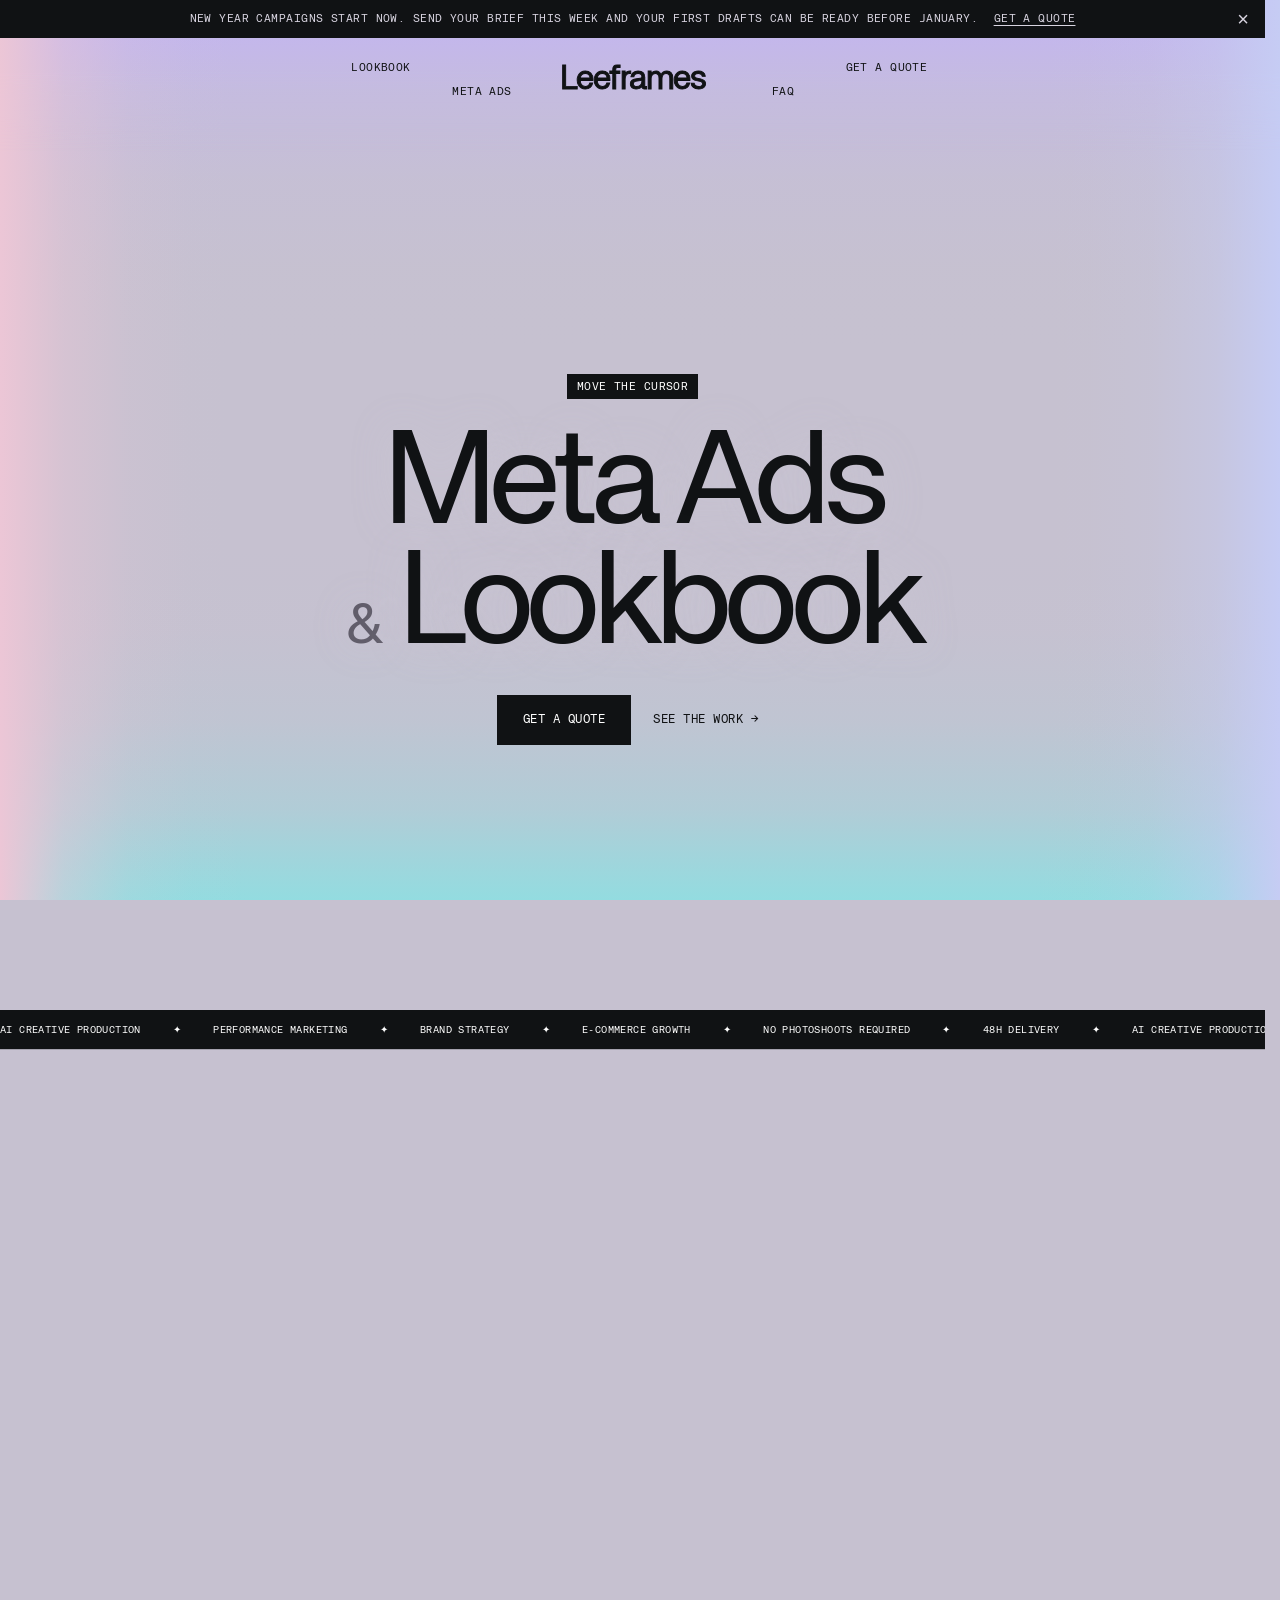
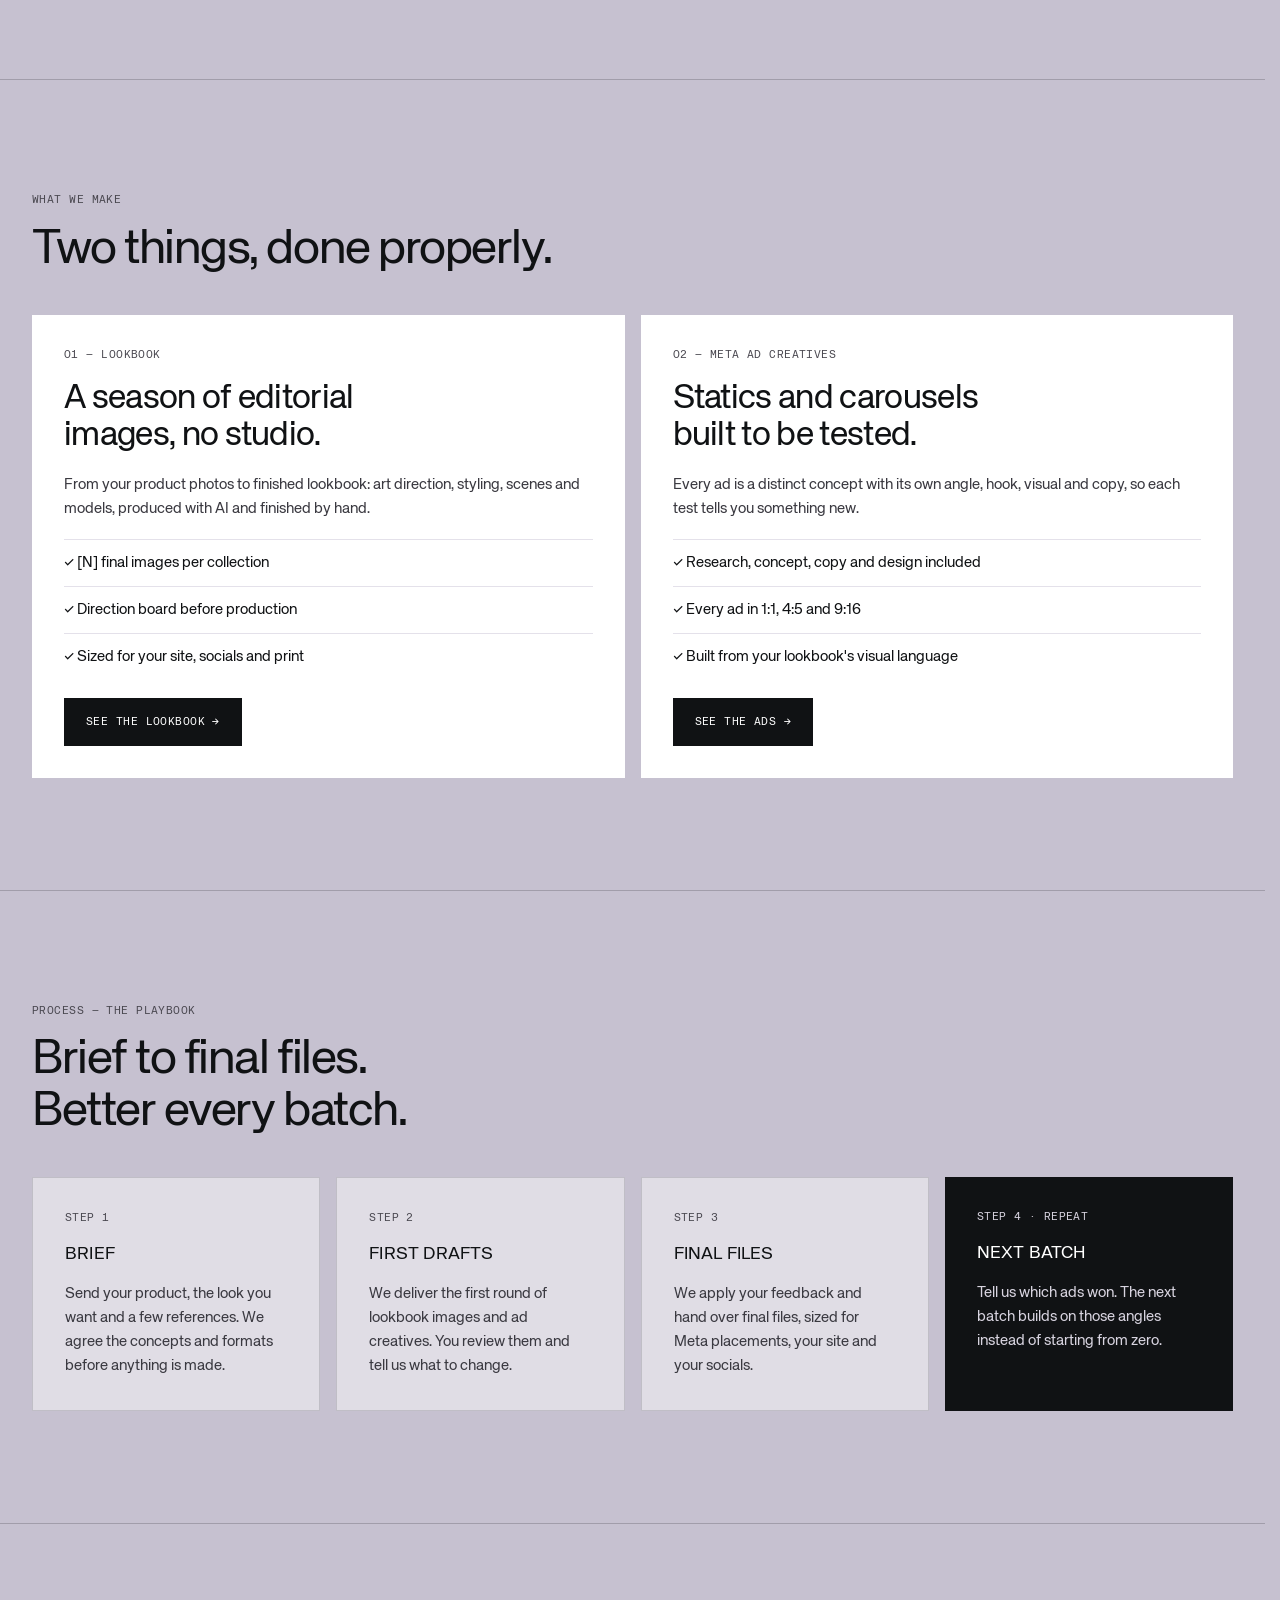
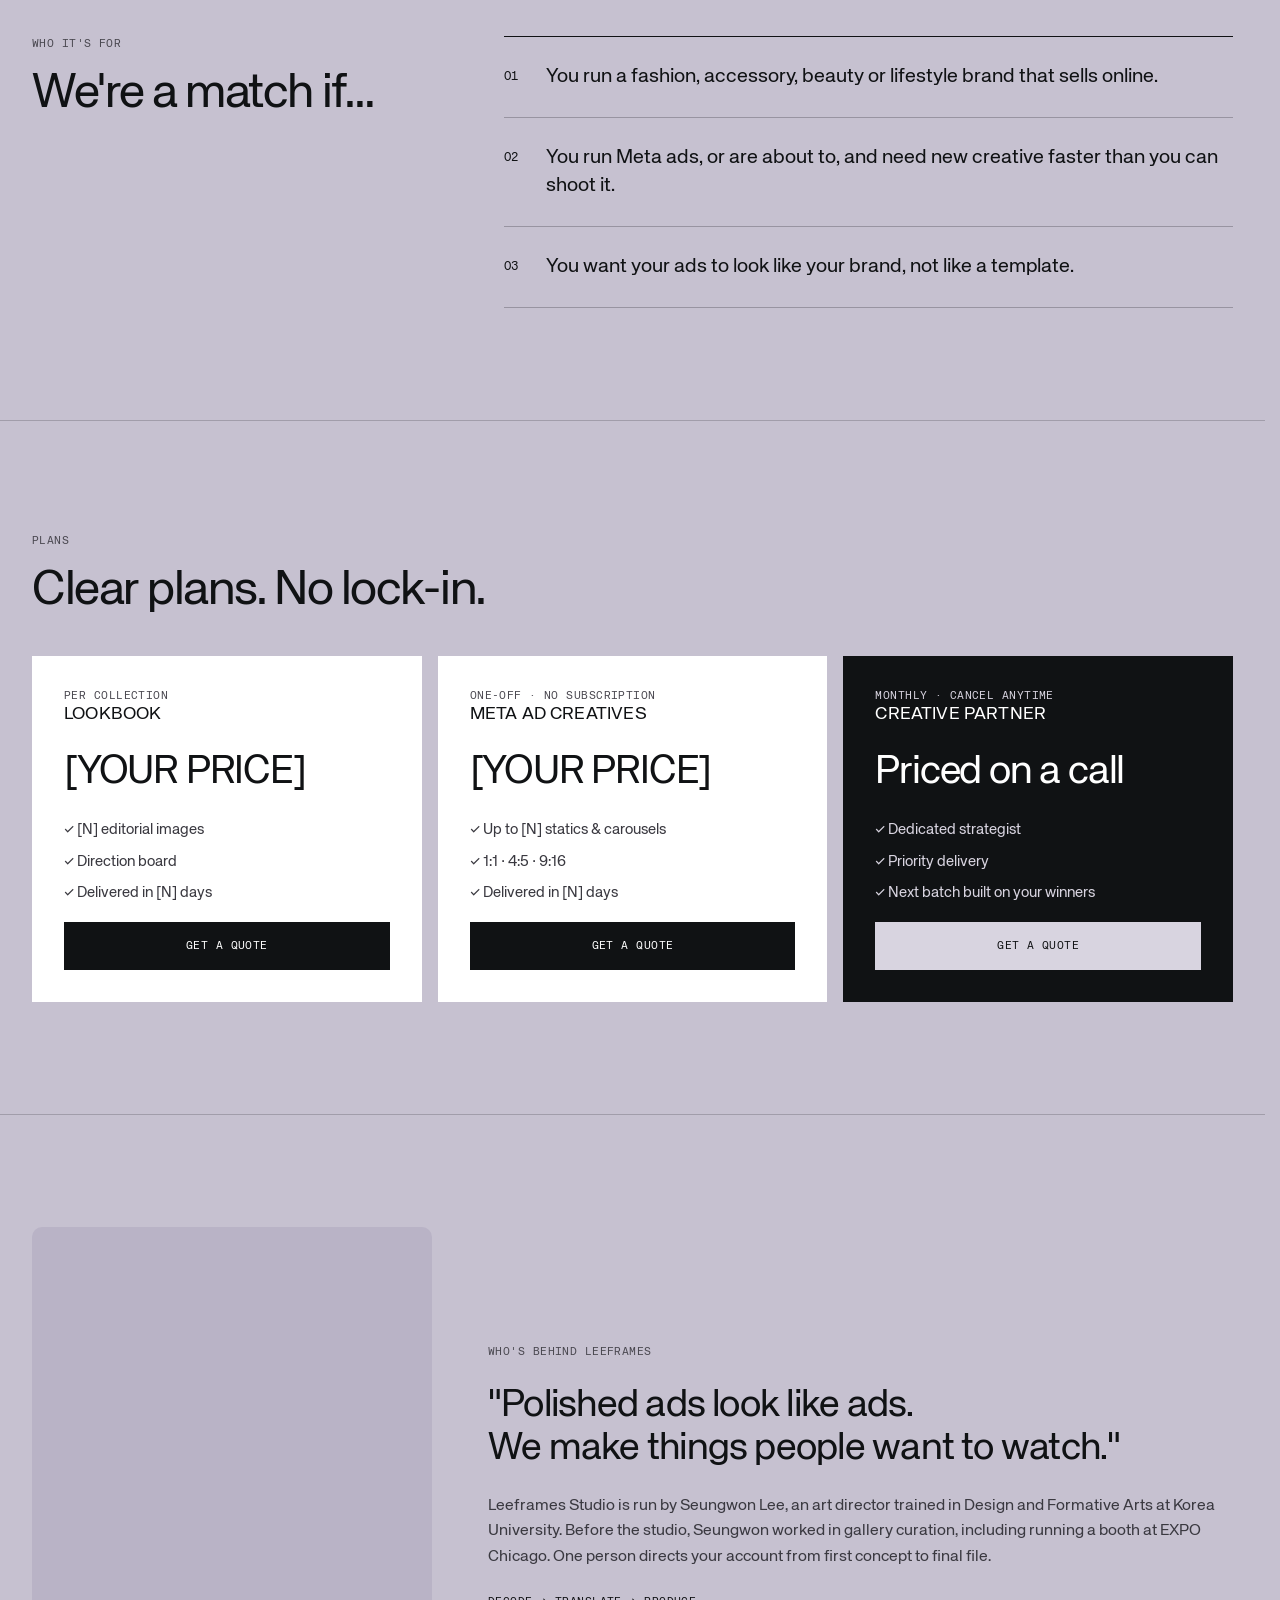
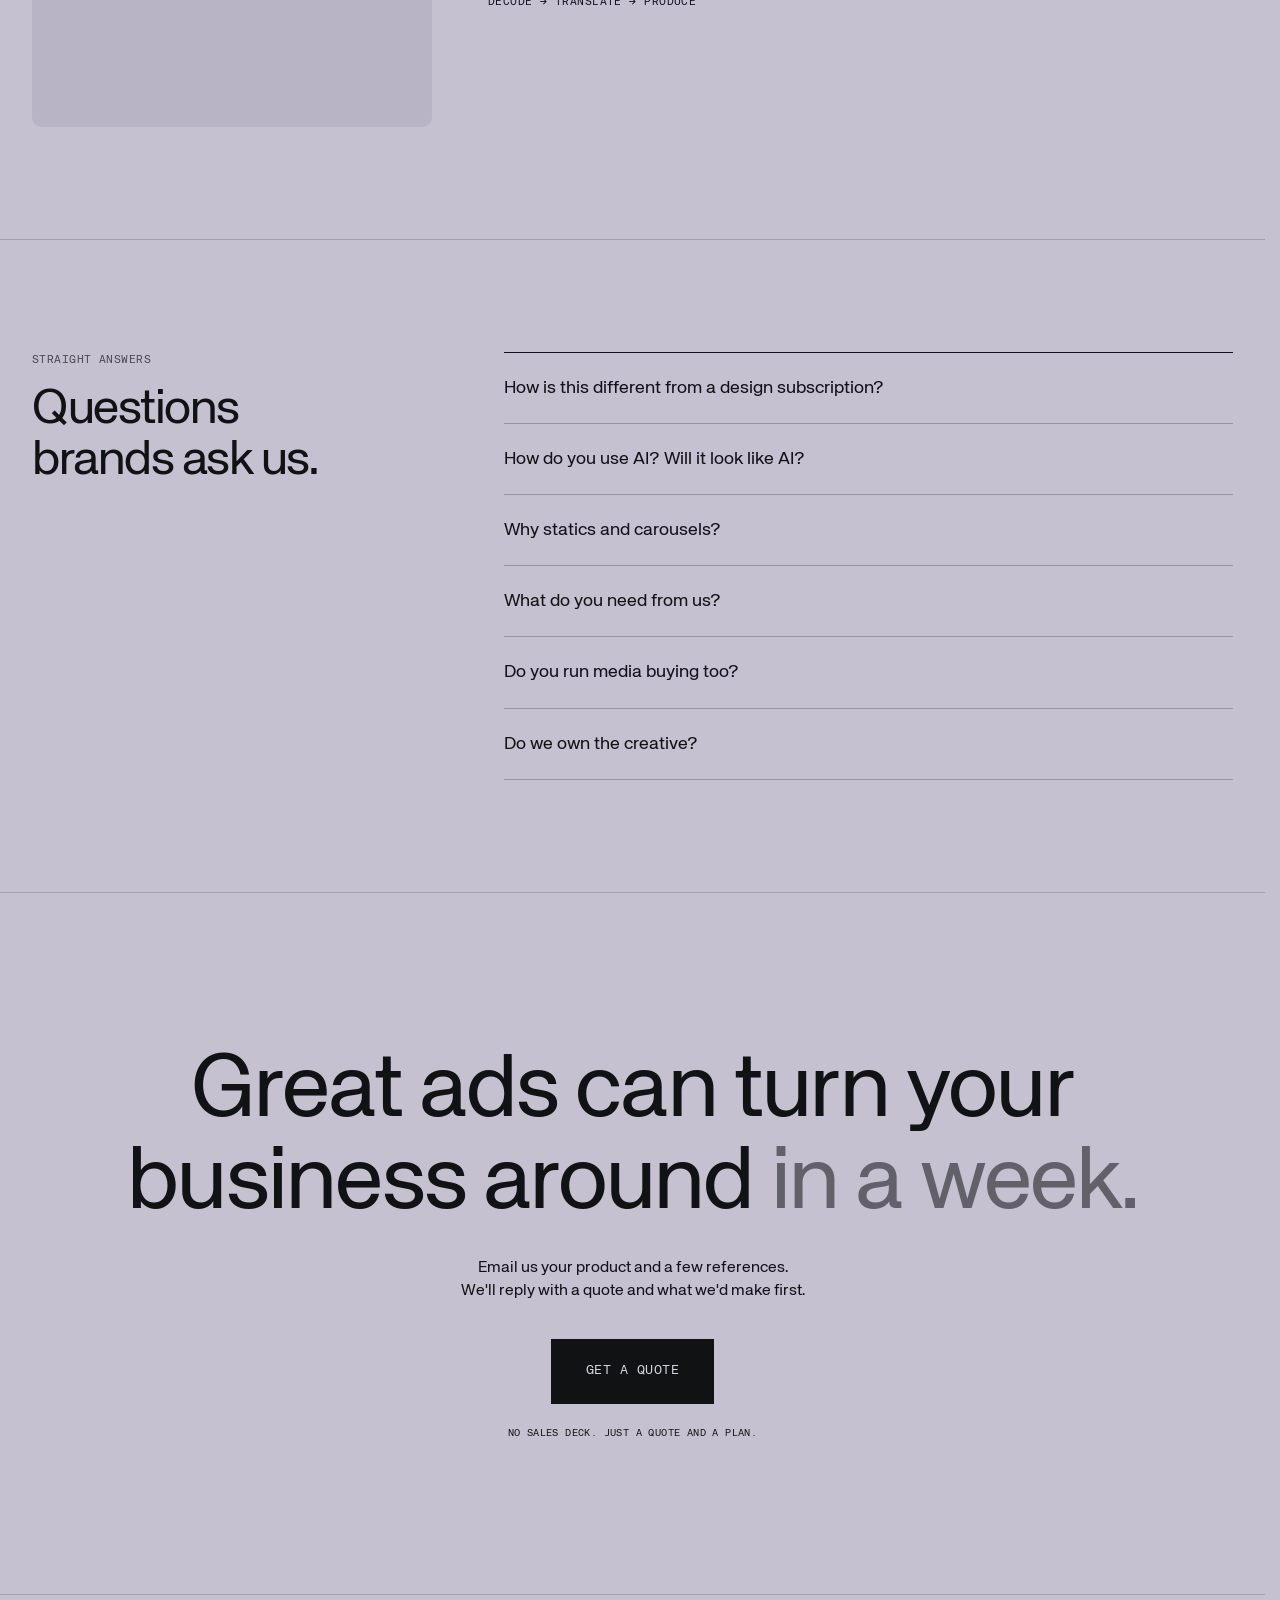
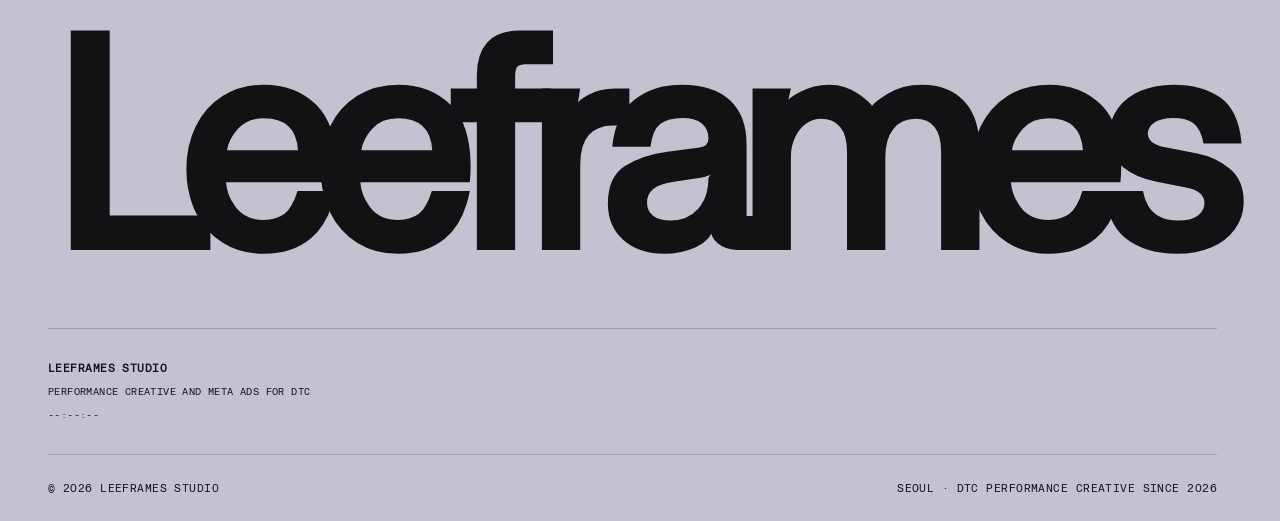
==== commit 108e6bf8: "Hero: magnifier field of Meta ad and lookbook tiles that grow near the cursor Co-Authored-By: Claude" ====
--- a/index.html
+++ b/index.html
@@ -102,26 +102,13 @@
 
 <main>
 
-<!-- Hero: three lookbook covers, then the headline, intro and buttons -->
+<!-- Hero: magnifier field. Tiles (Meta ads and lookbook covers) are built by hero-field.js from site-data.js;
+     tiles near the cursor grow and brighten. The centre text sits above them -->
 <section class="lf-hero" id="hero">
-  <div class="lf-hero__cards">
-    <figure class="lf-hero__card lf-hero__card--left">
-      <figcaption>Rock Festa</figcaption>
-      <img src="images/lookbook/6a-rock-festa/cover.jpg" alt="6A Rock Festa lookbook cover" width="220" height="280">
-    </figure>
-    <figure class="lf-hero__card lf-hero__card--center">
-      <figcaption>6A On Beach</figcaption>
-      <img src="images/lookbook/6a-6a-on-beach/cover.jpg" alt="6A On Beach lookbook cover" width="280" height="360" fetchpriority="high">
-    </figure>
-    <figure class="lf-hero__card lf-hero__card--right">
-      <figcaption>Cool Goth</figcaption>
-      <img src="images/lookbook/6a-cool-goth/cover.jpg" alt="6A Cool Goth lookbook cover" width="220" height="280">
-    </figure>
-  </div>
-  <div class="lf-hero__text">
-    <p class="lf-hero__label">Lookbooks &amp; Meta ad creatives for DTC fashion brands · Seoul</p>
-    <h1 class="lf-hero__h1">Great ads can turn your business around <span>in a week.</span></h1>
-    <p class="lf-hero__lead">We make your lookbook and the Meta ads that sell it:<br> statics and carousels, <span class="nobr">art-directed</span> in Seoul and produced with AI.<br> New concepts on a fixed schedule, with no photoshoot,<br> no brief to write and no designer to chase.</p>
+  <div class="lf-hero__field" aria-hidden="true"></div>
+  <div class="lf-hero__center">
+    <p class="lf-hero__tag" aria-live="off">Move the cursor</p>
+    <h1 class="lf-hero__title"><span>Meta Ads</span><span><em>&amp;</em> Lookbook</span></h1>
     <div class="lf-hero__btns">
       <a class="lf-hero__btn lf-hero__btn--solid" href="quote.html">Get a quote</a>
       <a class="lf-hero__btn lf-hero__btn--ghost" href="#services">See the work →</a>
@@ -373,6 +360,8 @@
 </footer>
 
 
+<script src="site-data.js"></script>
+<script src="hero-field.js"></script>
 <script src="script.js"></script>
 </body>
 </html>
--- a/styles.css
+++ b/styles.css
@@ -397,28 +397,31 @@
 h1, h2, h3, h4, .huge, .lead, .body, .playbook-line, .announce p, .q-tab, .q-enough, .q-done-title, .q-done-text,
 .mc-title, .lb-cur-title, .tag, .ctr-note, .faq p, .faq summary, .play-step p, .compare li { text-wrap: balance; }
 
-/* Home hero: three lookbook covers in a row (the centre one larger, the sides tilted), then the headline block.
-   Transparent over the page gradient; on narrow screens the card row is cropped at the sides */
-.lf-hero { overflow: hidden; color: #101214; }
-.lf-hero__cards { display: flex; justify-content: center; align-items: center; gap: 20px; padding-top: 40px; }
-.lf-hero__card { margin: 0; flex: none; display: flex; flex-direction: column; gap: 8px; }
-.lf-hero__card figcaption { font-family: KHTekaMono, KHTeka, ui-monospace, Menlo, monospace; font-size: 11px; letter-spacing: 0.04em; text-transform: uppercase; line-height: 1.3; }
-.lf-hero__card img { display: block; border-radius: 10px; object-fit: cover; }
-.lf-hero__card--left img, .lf-hero__card--right img { width: 220px; height: 280px; }
-.lf-hero__card--center img { width: 280px; height: 360px; }
-.lf-hero__card--left { transform: rotate(-3deg) translateY(18px); }
-.lf-hero__card--right { transform: rotate(3deg) translateY(18px); }
-.lf-hero__text { max-width: 1360px; margin: 0 auto; padding: 72px 32px 80px; display: flex; flex-direction: column; align-items: flex-start; gap: 24px; text-align: left; }
-.lf-hero__label { margin: 0; font-family: KHTekaMono, KHTeka, ui-monospace, Menlo, monospace; font-size: 11px; letter-spacing: 0.04em; text-transform: uppercase; color: rgba(16, 18, 20, 0.7); }
-.lf-hero__h1 { margin: 0; font-family: KHTeka, system-ui, -apple-system, sans-serif; font-weight: 400; font-size: clamp(34px, 3.9vw, 54px); line-height: 1.05; letter-spacing: -0.03em; text-wrap: wrap; }
-.lf-hero__h1 span { color: #615D6A; }
-@media (min-width: 900px) { .lf-hero__h1 { white-space: nowrap; } }
-.lf-hero__lead { margin: 0; font-size: 17px; line-height: 1.55; color: #3A3940; max-width: 600px; text-wrap: pretty; }
-.lf-hero__lead .nobr { white-space: nowrap; }
-/* Set line breaks on wider screens (one phrase per line); phones wrap on their own */
-.lf-hero__lead br { display: none; }
-@media (min-width: 640px) { .lf-hero__lead br { display: inline; } }
-.lf-hero__btns { display: flex; flex-wrap: wrap; gap: 12px; }
+/* Home hero: "magnifier field". A grid of tiles (Meta ads on even cells, lookbook covers on odd ones) sits small and faint;
+   hero-field.js scales up and brightens the tiles near the cursor (a slow figure-8 on touch screens). Centre text on top */
+.lf-hero { position: relative; overflow: hidden; color: #101214; height: 100vh; min-height: 760px; }
+.lf-hero__field { position: absolute; inset: 0; padding: 14px; display: grid; gap: 14px;
+  grid-template-columns: repeat(10, 1fr); grid-template-rows: repeat(5, 1fr); }
+.lf-hero__tile { position: relative; min-width: 0; min-height: 0; transform: scale(0.55); opacity: 0.28;
+  transition: transform .18s ease-out, opacity .18s ease-out; will-change: transform, opacity; }
+.lf-hero__tile img { display: block; width: 100%; height: 100%; object-fit: cover; border-radius: 6px; }
+.lf-hero__center { position: absolute; inset: 0; z-index: 200; pointer-events: none; padding: 0 16px;
+  display: flex; flex-direction: column; align-items: center; justify-content: center; gap: 28px; text-align: center; }
+.lf-hero__tag { margin: 0; background: #101214; color: #fff; padding: 6px 10px; font-family: KHTekaMono, KHTeka, ui-monospace, Menlo, monospace;
+  font-size: 11px; letter-spacing: 0.04em; text-transform: uppercase; line-height: 1.2; white-space: nowrap; }
+.lf-hero__title { margin: 0; display: flex; flex-direction: column; font-family: KHTeka, system-ui, -apple-system, sans-serif; font-weight: 400;
+  font-size: clamp(56px, 10.4vw, 150px); line-height: 0.9; letter-spacing: -0.055em; text-shadow: 0 0 40px rgba(201, 196, 210, 0.9); }
+.lf-hero__title span { white-space: nowrap; }
+.lf-hero__title em { font-style: normal; font-size: 56px; color: #615D6A; }
+.lf-hero__btns, .lf-hero__btn { pointer-events: auto; }
+@media (max-width: 760px) {
+  .lf-hero { height: 85vh; min-height: 0; }
+  .lf-hero__field { grid-template-columns: repeat(5, 1fr); grid-template-rows: repeat(6, 1fr); }
+}
+@media (prefers-reduced-motion: reduce) {
+  .lf-hero__tile { transform: scale(0.8) !important; opacity: 0.6 !important; transition: none; }
+}
+.lf-hero__btns { display: flex; flex-wrap: wrap; justify-content: center; gap: 12px; }
 .lf-hero__btn { display: inline-block; text-decoration: none; font-family: KHTekaMono, KHTeka, ui-monospace, Menlo, monospace; font-size: 12px; letter-spacing: 0.04em; text-transform: uppercase; border-radius: 0; line-height: 1.2; }
 .lf-hero__btn--solid { background: #101214; color: #fff; padding: 18px 26px; transition: opacity .2s; }
 .lf-hero__btn--solid:hover { opacity: .85; }
@@ -490,7 +493,7 @@
 .lf-card--link { position: relative; overflow: hidden; color: inherit; text-decoration: none; transition: box-shadow .45s ease; }
 .lf-card--link:hover { box-shadow: 0 22px 44px rgba(16, 18, 20, .16); } /* stays in place */
 .lf-card--link:focus-visible { outline: 2px solid var(--ink); outline-offset: 4px; }
-.lf-card__go { margin-top: auto; color: var(--ink); }
+.lf-card__go { margin-top: auto; align-self: flex-start; padding: 16px 22px; background: #101214; color: #fff; } /* black box, like the hero Get a quote */
 .lf-live { display: none; }
 @media (hover: hover) and (pointer: fine) {
   .lf-live {
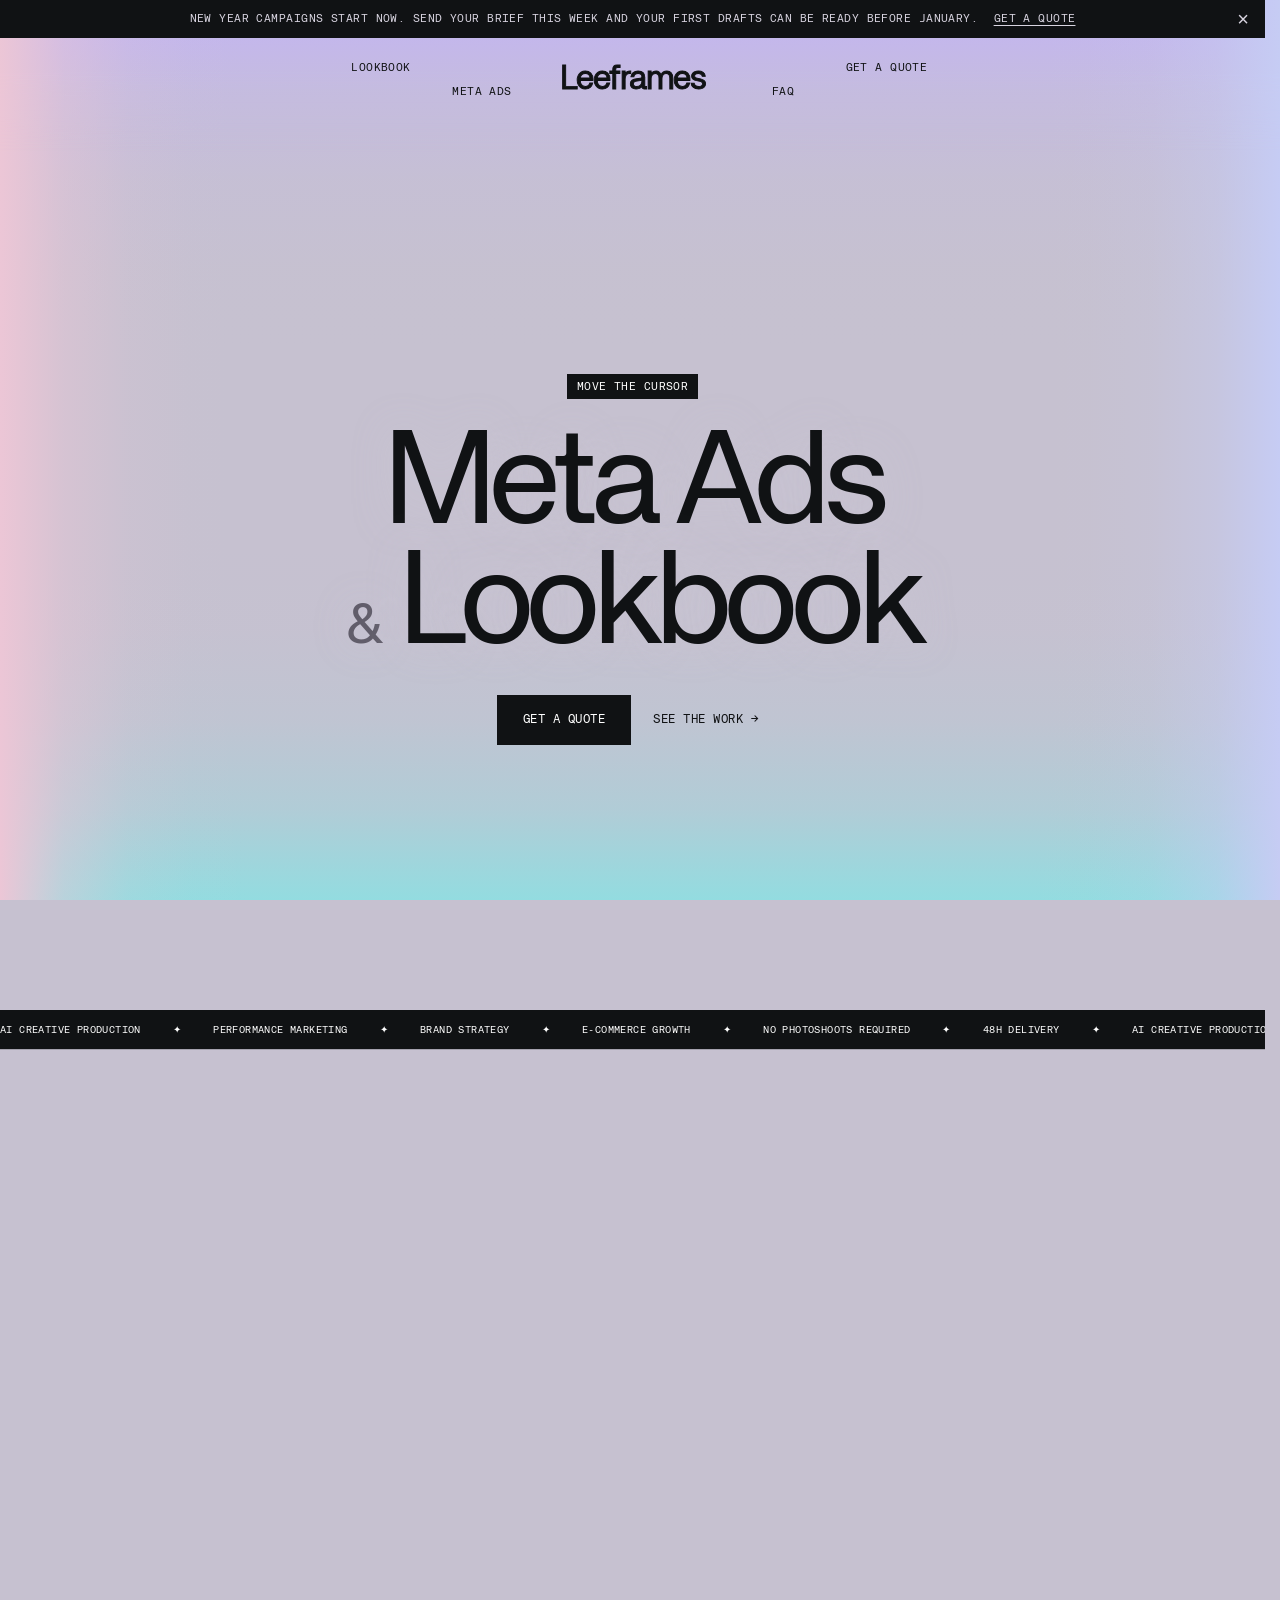
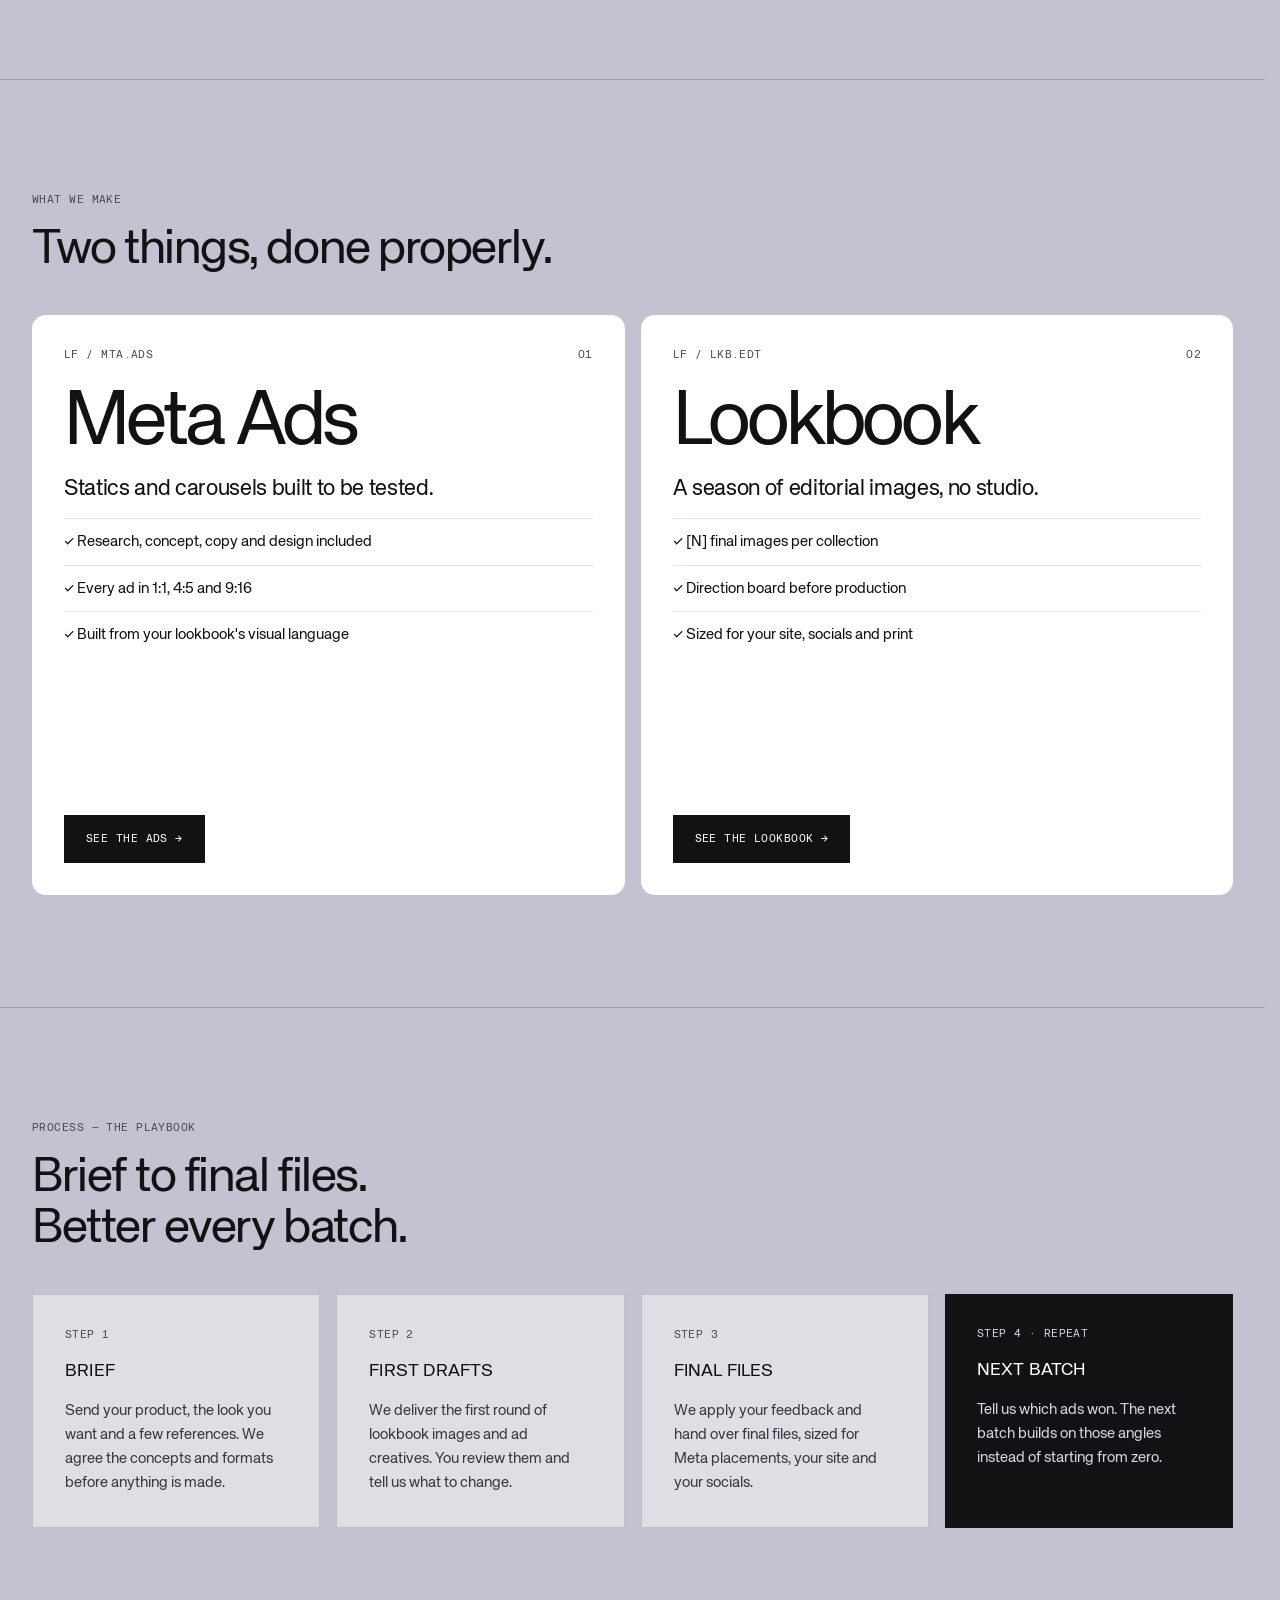
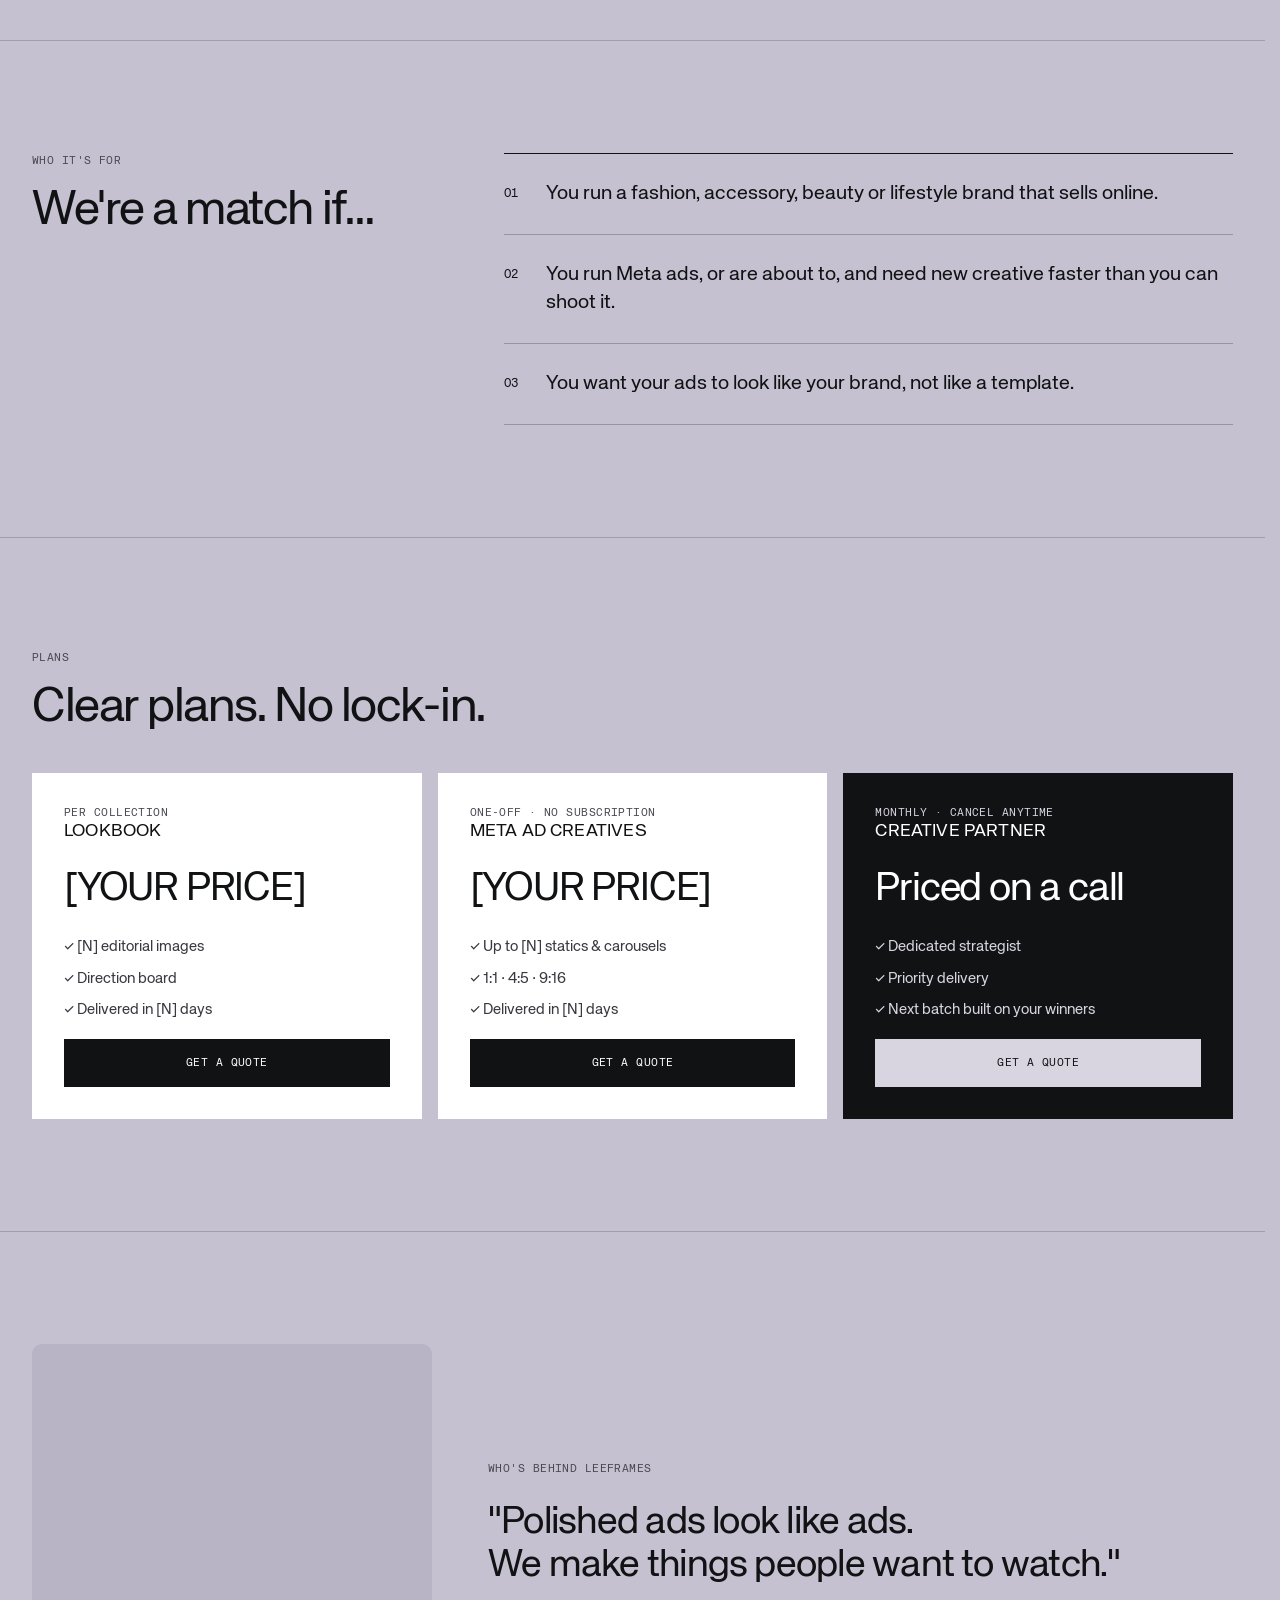
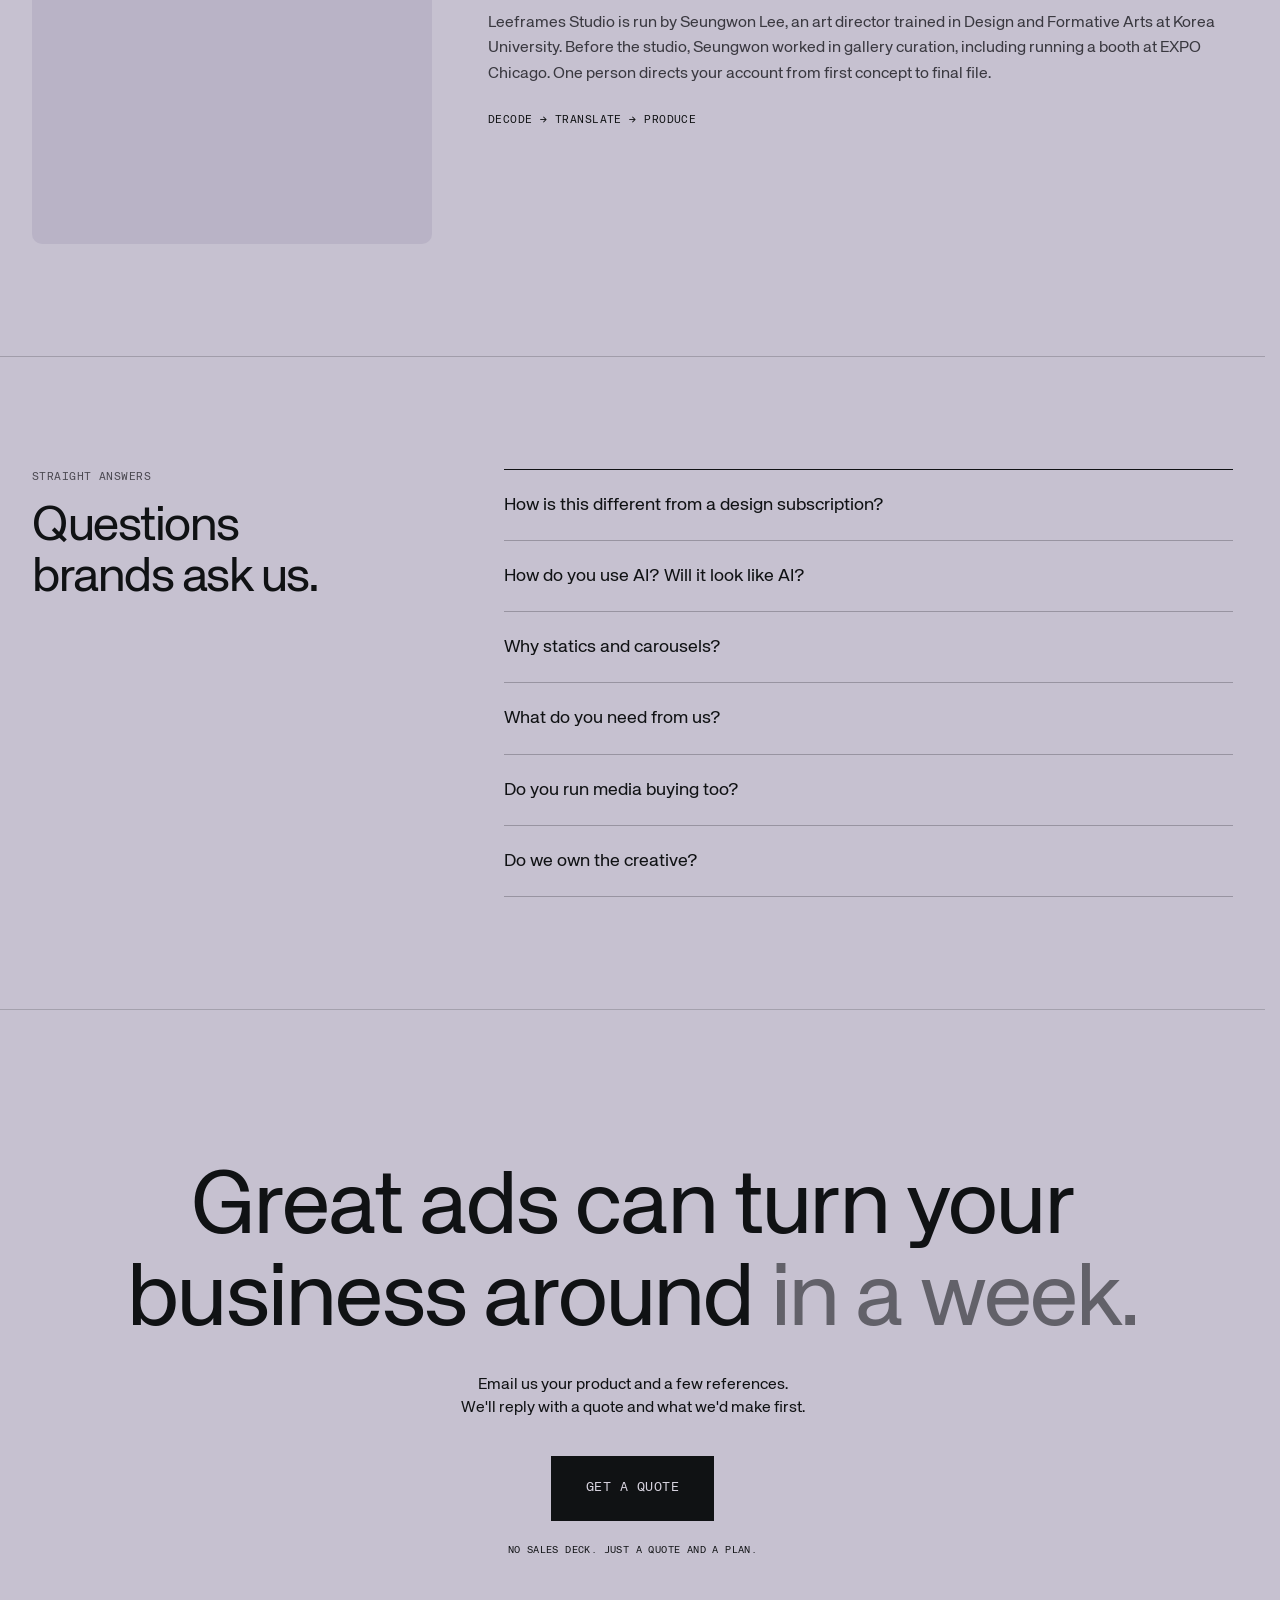
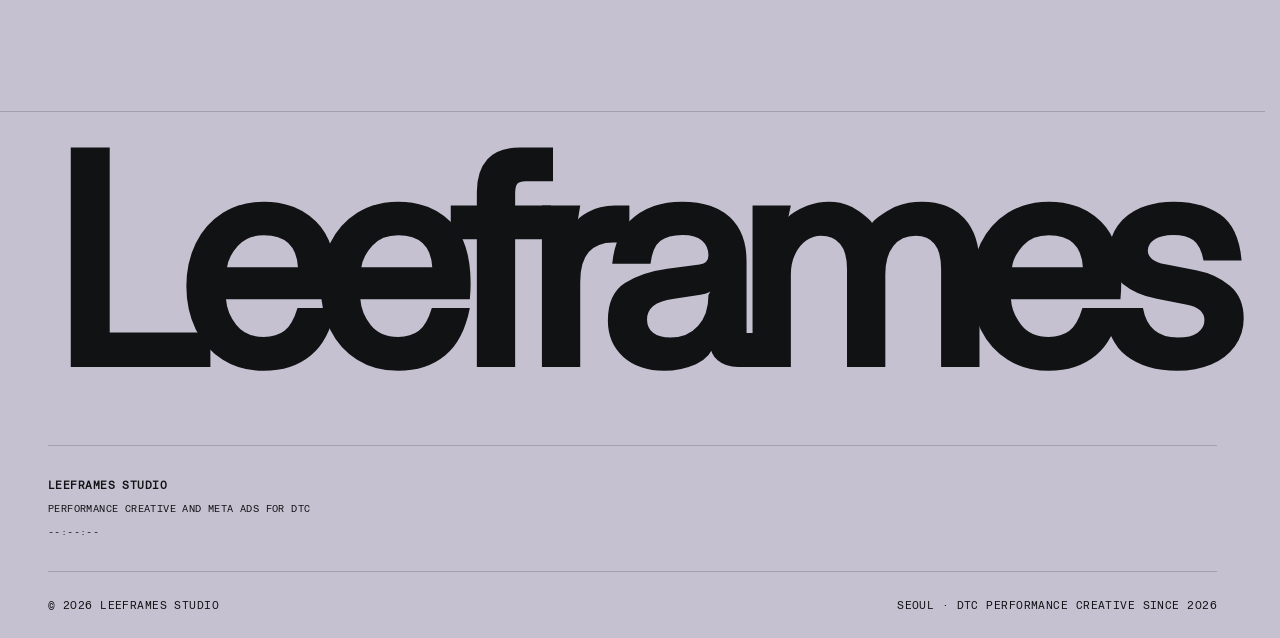
==== commit ecb21ae6: "What we make: blind cards (Meta Ads first), photo strips rise on hover; iframe previews removed Co-A" ====
--- a/index.html
+++ b/index.html
@@ -150,30 +150,32 @@
       <p class="lf-label">What we make</p>
       <h2 class="lf-h2">Two things, done properly.</h2>
     </div>
+    <!-- Blind cards: on hover/focus six photo strips rise one after another (left first) and drop back right first.
+         Touch screens play it once when the card is 70% in view. Counts in .lf-blind__count come from site-data.js (script.js) -->
     <div class="lf-grid lf-grid--2">
-      <a class="lf-card lf-card--white lf-card--link" href="lookbook.html">
-        <div class="lf-live" aria-hidden="true" style="--zoom: 1.2"><iframe data-src="lookbook.html" tabindex="-1" title=""></iframe><p class="lf-live__title">Lookbook</p></div>
-        <p class="lf-label">01 — Lookbook</p>
-        <h3 class="lf-h3">A season of editorial images, no studio.</h3>
-        <p class="lf-text">From your product photos to finished lookbook: art direction, styling, scenes and models, produced with AI and finished by hand.</p>
-        <ul class="lf-list lf-list--ruled">
+      <a class="lf-card lf-card--white lf-card--link lf-blind" href="meta-ad-creatives.html" aria-label="Meta Ads: see the ads">
+        <div class="lf-blind__photos" aria-hidden="true"><span class="lf-blind__strip"><img src="images/meta/bag/01.jpg" alt="" loading="lazy" decoding="async"></span><span class="lf-blind__strip"><img src="images/meta/necklace/02.jpg" alt="" loading="lazy" decoding="async"></span><span class="lf-blind__strip"><img src="images/meta/ring-k/02.jpg" alt="" loading="lazy" decoding="async"></span><span class="lf-blind__strip"><img src="images/meta/ring-foreign/07.jpg" alt="" loading="lazy" decoding="async"></span><span class="lf-blind__strip"><img src="images/meta/slippers/01.jpg" alt="" loading="lazy" decoding="async"></span><span class="lf-blind__strip"><img src="images/meta/etc/05.jpg" alt="" loading="lazy" decoding="async"></span><p class="lf-blind__count" data-count="meta"></p></div>
+        <div class="lf-blind__top lf-label"><span>LF / MTA.ADS</span><span>01</span></div>
+        <h3 class="lf-blind__name">Meta Ads</h3>
+        <p class="lf-blind__desc">Statics and carousels built to be tested.</p>
+        <ul class="lf-list lf-list--ruled lf-blind__list">
+          <li>✓ Research, concept, copy and design included</li>
+          <li>✓ Every ad in 1:1, 4:5 and 9:16</li>
+          <li>✓ Built from your lookbook's visual language</li>
+        </ul>
+        <p class="lf-label lf-card__go">See the ads →</p>
+      </a>
+      <a class="lf-card lf-card--white lf-card--link lf-blind" href="lookbook.html" aria-label="Lookbook: see the lookbook">
+        <div class="lf-blind__photos" aria-hidden="true"><span class="lf-blind__strip"><img src="images/lookbook/6a-6a-on-beach/cover.jpg" alt="" loading="lazy" decoding="async"></span><span class="lf-blind__strip"><img src="images/lookbook/6a-cool-goth/cover.jpg" alt="" loading="lazy" decoding="async"></span><span class="lf-blind__strip"><img src="images/lookbook/6a-rock-festa/cover.jpg" alt="" loading="lazy" decoding="async"></span><span class="lf-blind__strip"><img src="images/lookbook/akoihaus-housewear/cover.jpg" alt="" loading="lazy" decoding="async"></span><span class="lf-blind__strip"><img src="images/lookbook/cleartype-identity/cover.jpg" alt="" loading="lazy" decoding="async"></span><span class="lf-blind__strip"><img src="images/lookbook/coffery-cobalt/cover.jpg" alt="" loading="lazy" decoding="async"></span><p class="lf-blind__count" data-count="lookbook"></p></div>
+        <div class="lf-blind__top lf-label"><span>LF / LKB.EDT</span><span>02</span></div>
+        <h3 class="lf-blind__name">Lookbook</h3>
+        <p class="lf-blind__desc">A season of editorial images, no studio.</p>
+        <ul class="lf-list lf-list--ruled lf-blind__list">
           <li>✓ [N] final images per collection</li>
           <li>✓ Direction board before production</li>
           <li>✓ Sized for your site, socials and print</li>
         </ul>
         <p class="lf-label lf-card__go">See the lookbook →</p>
-      </a>
-      <a class="lf-card lf-card--white lf-card--link" href="meta-ad-creatives.html">
-        <div class="lf-live" aria-hidden="true"><iframe data-src="meta-ad-creatives.html" tabindex="-1" title=""></iframe><p class="lf-live__title">Meta ad creatives</p></div>
-        <p class="lf-label">02 — Meta ad creatives</p>
-        <h3 class="lf-h3">Statics and carousels built to be tested.</h3>
-        <p class="lf-text">Every ad is a distinct concept with its own angle, hook, visual and copy, so each test tells you something new.</p>
-        <ul class="lf-list lf-list--ruled">
-          <li>✓ Research, concept, copy and design included</li>
-          <li>✓ Every ad in 1:1, 4:5 and 9:16</li>
-          <li>✓ Built from your lookbook's visual language</li>
-        </ul>
-        <p class="lf-label lf-card__go">See the ads →</p>
       </a>
     </div>
   </div>
--- a/styles.css
+++ b/styles.css
@@ -487,40 +487,50 @@
 .lf-card--dark { background: var(--ink); color: #fff; }
 .lf-card--dark .lf-label,
 .lf-card--dark .lf-text { color: var(--lav); }
-/* What we make: each card links to its page. On hover the card turns into a live, scaled-down view of
-   that page (the real page in an iframe, laid out at 1440px wide). script.js loads the iframes when the
-   cursor first enters the section and sets --s, the scale that fits 1440px into the card */
+/* What we make: each card links to its page */
 .lf-card--link { position: relative; overflow: hidden; color: inherit; text-decoration: none; transition: box-shadow .45s ease; }
 .lf-card--link:hover { box-shadow: 0 22px 44px rgba(16, 18, 20, .16); } /* stays in place */
 .lf-card--link:focus-visible { outline: 2px solid var(--ink); outline-offset: 4px; }
 .lf-card__go { margin-top: auto; align-self: flex-start; padding: 16px 22px; background: #101214; color: #fff; } /* black box, like the hero Get a quote */
-.lf-live { display: none; }
-@media (hover: hover) and (pointer: fine) {
-  .lf-live {
-    display: block; position: absolute; inset: 0; z-index: 2; overflow: hidden; pointer-events: none;
-    background: var(--page-bg); opacity: 0; transition: opacity .4s ease;
-  }
-  /* Centred in the card; --zoom (set on the Lookbook card) enlarges it further and crops the edges */
-  .lf-live iframe {
-    position: absolute; left: 50%; top: 50%; width: 1440px; height: calc(100% / var(--s, .45));
-    border: 0; transform: translate(-50%, -50%) scale(calc(var(--s, .45) * var(--zoom, 1))); transform-origin: 50% 50%;
-  }
-  .lf-live::after { content: ""; position: absolute; inset: 0; background: rgba(16, 18, 20, .45); } /* dims the page so the title reads */
-  .lf-live__title {
-    position: absolute; left: 50%; top: 50%; transform: translate(-50%, -50%); z-index: 1; margin: 0;
-    font-family: KHTeka, system-ui, -apple-system, sans-serif; font-weight: 400; font-size: clamp(11px, 1.27vw, 17px);
-    line-height: 1.05; letter-spacing: -0.01em; color: #fff; white-space: nowrap; text-shadow: 0 2px 24px rgba(16, 18, 20, .45);
-  }
-  .lf-card--link:hover .lf-live.is-ready { opacity: 1; }
-}
-
-/* A page shown inside a What we make card: no header or scrollbar, content fills the preview */
-html.is-embed .announce, html.is-embed .header { display: none !important; }
-html.is-embed { scrollbar-width: none; }
-html.is-embed::-webkit-scrollbar { display: none; }
-html.is-embed .mc-bottom, html.is-embed .mc-hint, html.is-embed .lb-bottom, html.is-embed .quote-cta { visibility: hidden !important; } /* no title, counter or button; hidden, not removed, because meta.js sizes the cards from the title block */
-html.is-embed .lb-page main { padding-top: 0; }
-html.is-embed .lb-page .lb-canvas, html.is-embed .lb-page .lb-cols { -webkit-mask-image: none !important; mask-image: none !important; } /* no fade at the top, which was there for the header */ /* the 72px kept for the hidden header would leave a gap at the top */
+/* What we make "blind cards": six photo strips sit below the card (translateY 101%) and rise left to right on hover/focus
+   (.is-open on touch screens, set by script.js), falling back right to left. The service name stays on top in white */
+.lf-blind { height: 580px; border-radius: 14px; gap: 16px; }
+.lf-blind > * { position: relative; z-index: 2; transition: color .4s ease, opacity .35s ease, text-shadow .4s ease; }
+.lf-blind > .lf-blind__photos { position: absolute; inset: 0; z-index: 1; display: flex; gap: 4px; pointer-events: none; }
+.lf-blind__strip { --i: 0; flex: 1 1 0; min-width: 0; overflow: hidden; transform: translateY(101%);
+  transition: transform .6s cubic-bezier(.2, .8, .2, 1); transition-delay: calc((5 - var(--i)) * .045s); }
+.lf-blind__strip:nth-child(2) { --i: 1; }
+.lf-blind__strip:nth-child(3) { --i: 2; }
+.lf-blind__strip:nth-child(4) { --i: 3; }
+.lf-blind__strip:nth-child(5) { --i: 4; }
+.lf-blind__strip:nth-child(6) { --i: 5; }
+.lf-blind__strip img { display: block; width: 100%; height: 100%; object-fit: cover; }
+.lf-blind__count { position: absolute; left: 32px; bottom: 100px; margin: 0; color: #fff; opacity: 0; transition: opacity .3s ease;
+  font-family: KHTekaMono, KHTeka, ui-monospace, Menlo, monospace; font-size: 11px; letter-spacing: 0.04em; text-transform: uppercase;
+  text-shadow: 0 1px 12px rgba(0, 0, 0, .45); }
+.lf-blind__top { display: flex; justify-content: space-between; }
+.lf-blind__name { margin: 8px 0 0; font-family: KHTeka, system-ui, -apple-system, sans-serif; font-weight: 400;
+  font-size: clamp(56px, 6vw, 96px); line-height: 0.95; letter-spacing: -0.05em; }
+.lf-blind__desc { margin: 0; font-size: 22px; line-height: 1.2; letter-spacing: -0.015em; }
+/* Open: hover only where hovering is real (a tap would otherwise leave it stuck open), keyboard focus, or .is-open */
+@media (hover: hover) {
+  .lf-blind:hover .lf-blind__strip { transform: translateY(0); transition-delay: calc(var(--i) * .045s); }
+  .lf-blind:hover .lf-blind__name, .lf-blind:hover .lf-blind__top { color: #fff; text-shadow: 0 2px 24px rgba(0, 0, 0, .35); }
+  .lf-blind:hover .lf-blind__desc, .lf-blind:hover .lf-blind__list { opacity: 0; }
+  .lf-blind:hover .lf-blind__count { opacity: 1; transition-delay: .35s; }
+}
+.lf-blind:focus-visible .lf-blind__strip, .lf-blind.is-open .lf-blind__strip { transform: translateY(0); transition-delay: calc(var(--i) * .045s); }
+.lf-blind:focus-visible .lf-blind__name, .lf-blind.is-open .lf-blind__name, .lf-blind:focus-visible .lf-blind__top, .lf-blind.is-open .lf-blind__top { color: #fff; text-shadow: 0 2px 24px rgba(0, 0, 0, .35); }
+.lf-blind:focus-visible .lf-blind__desc, .lf-blind.is-open .lf-blind__desc, .lf-blind:focus-visible .lf-blind__list, .lf-blind.is-open .lf-blind__list { opacity: 0; }
+.lf-blind:focus-visible .lf-blind__count, .lf-blind.is-open .lf-blind__count { opacity: 1; transition-delay: .35s; }
+@media (max-width: 760px) { .lf-blind { height: 520px; padding: 24px; } .lf-blind__count { left: 24px; bottom: 92px; } }
+/* Reduced motion: no photo layer, the card stays as it is */
+@media (prefers-reduced-motion: reduce) {
+  .lf-blind > .lf-blind__photos { display: none; }
+  .lf-blind .lf-blind__name, .lf-blind .lf-blind__top { color: inherit !important; text-shadow: none !important; }
+  .lf-blind .lf-blind__desc, .lf-blind .lf-blind__list { opacity: 1 !important; }
+}
+
 
 /* Process cards on hover (they stay in place): a shadow appears, the fill turns solid (white, or a lighter charcoal for
    the dark card) and a 3px line draws across the top from the left */
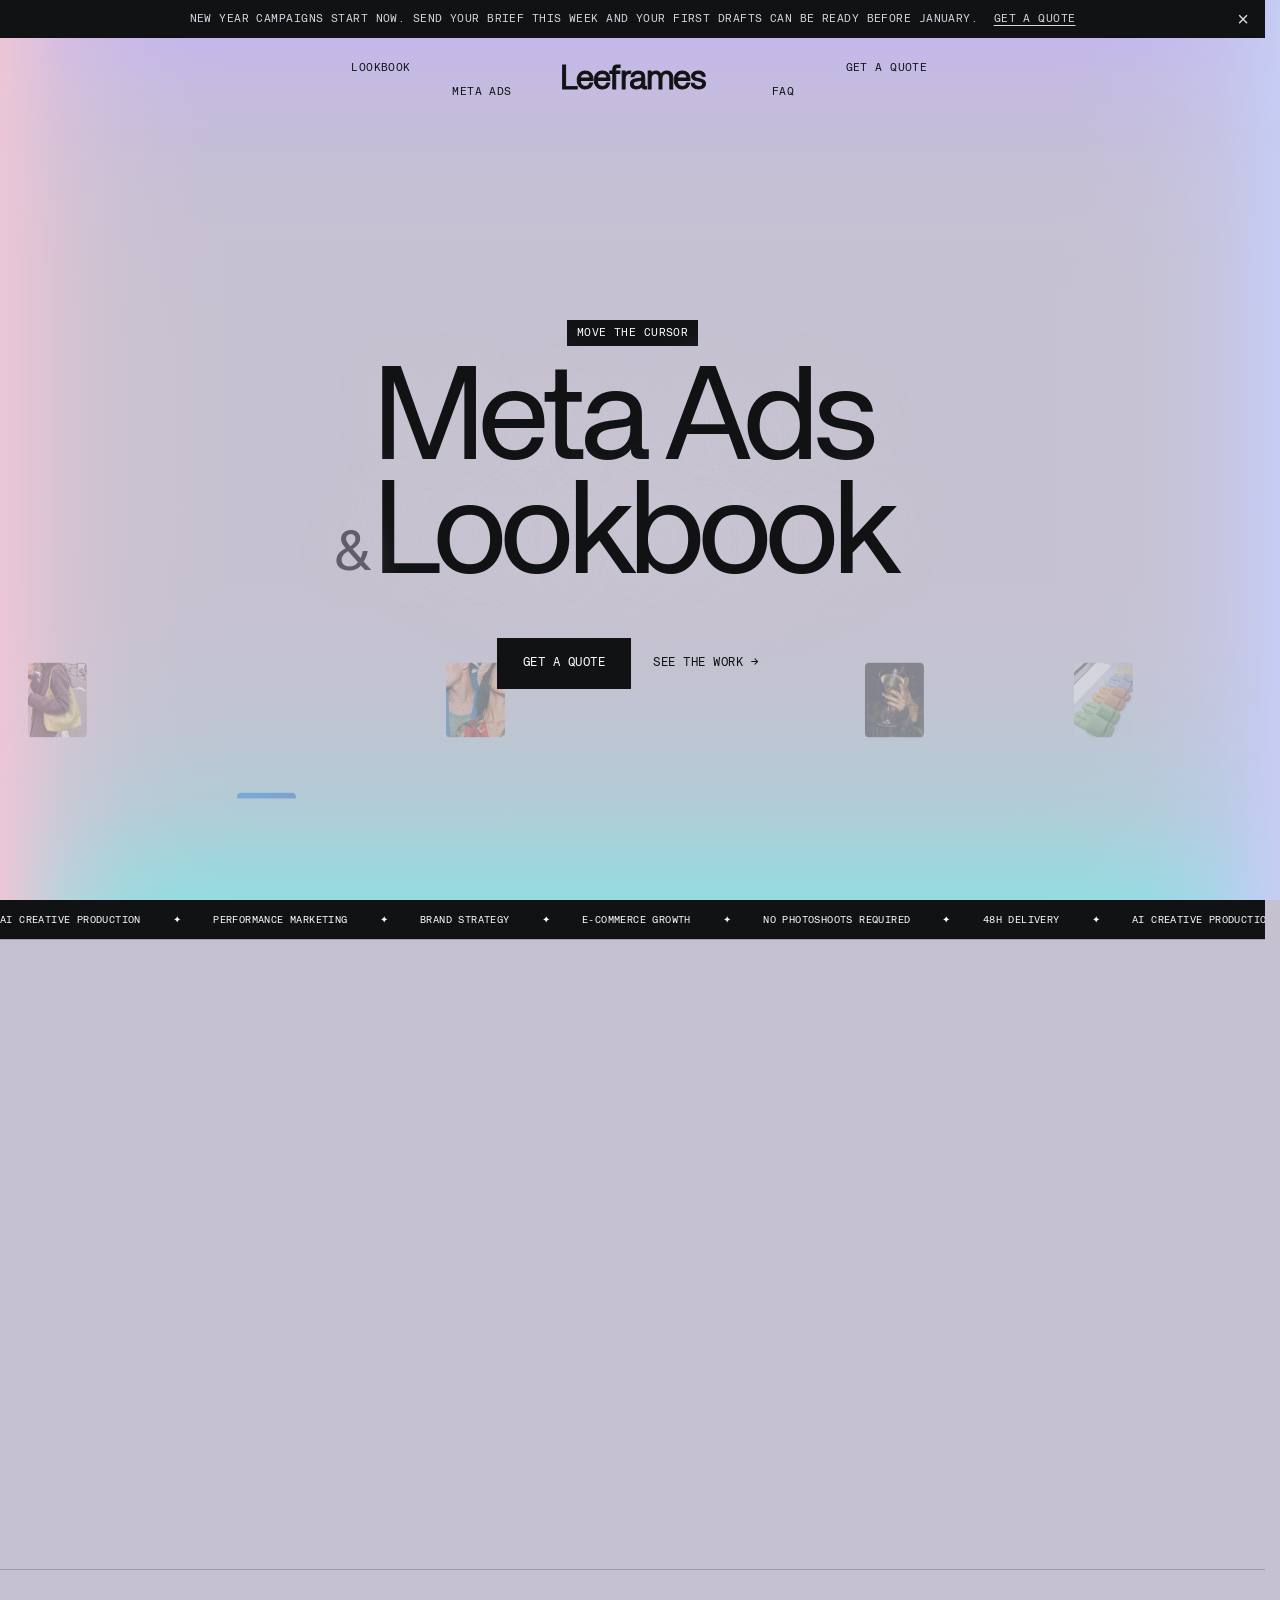
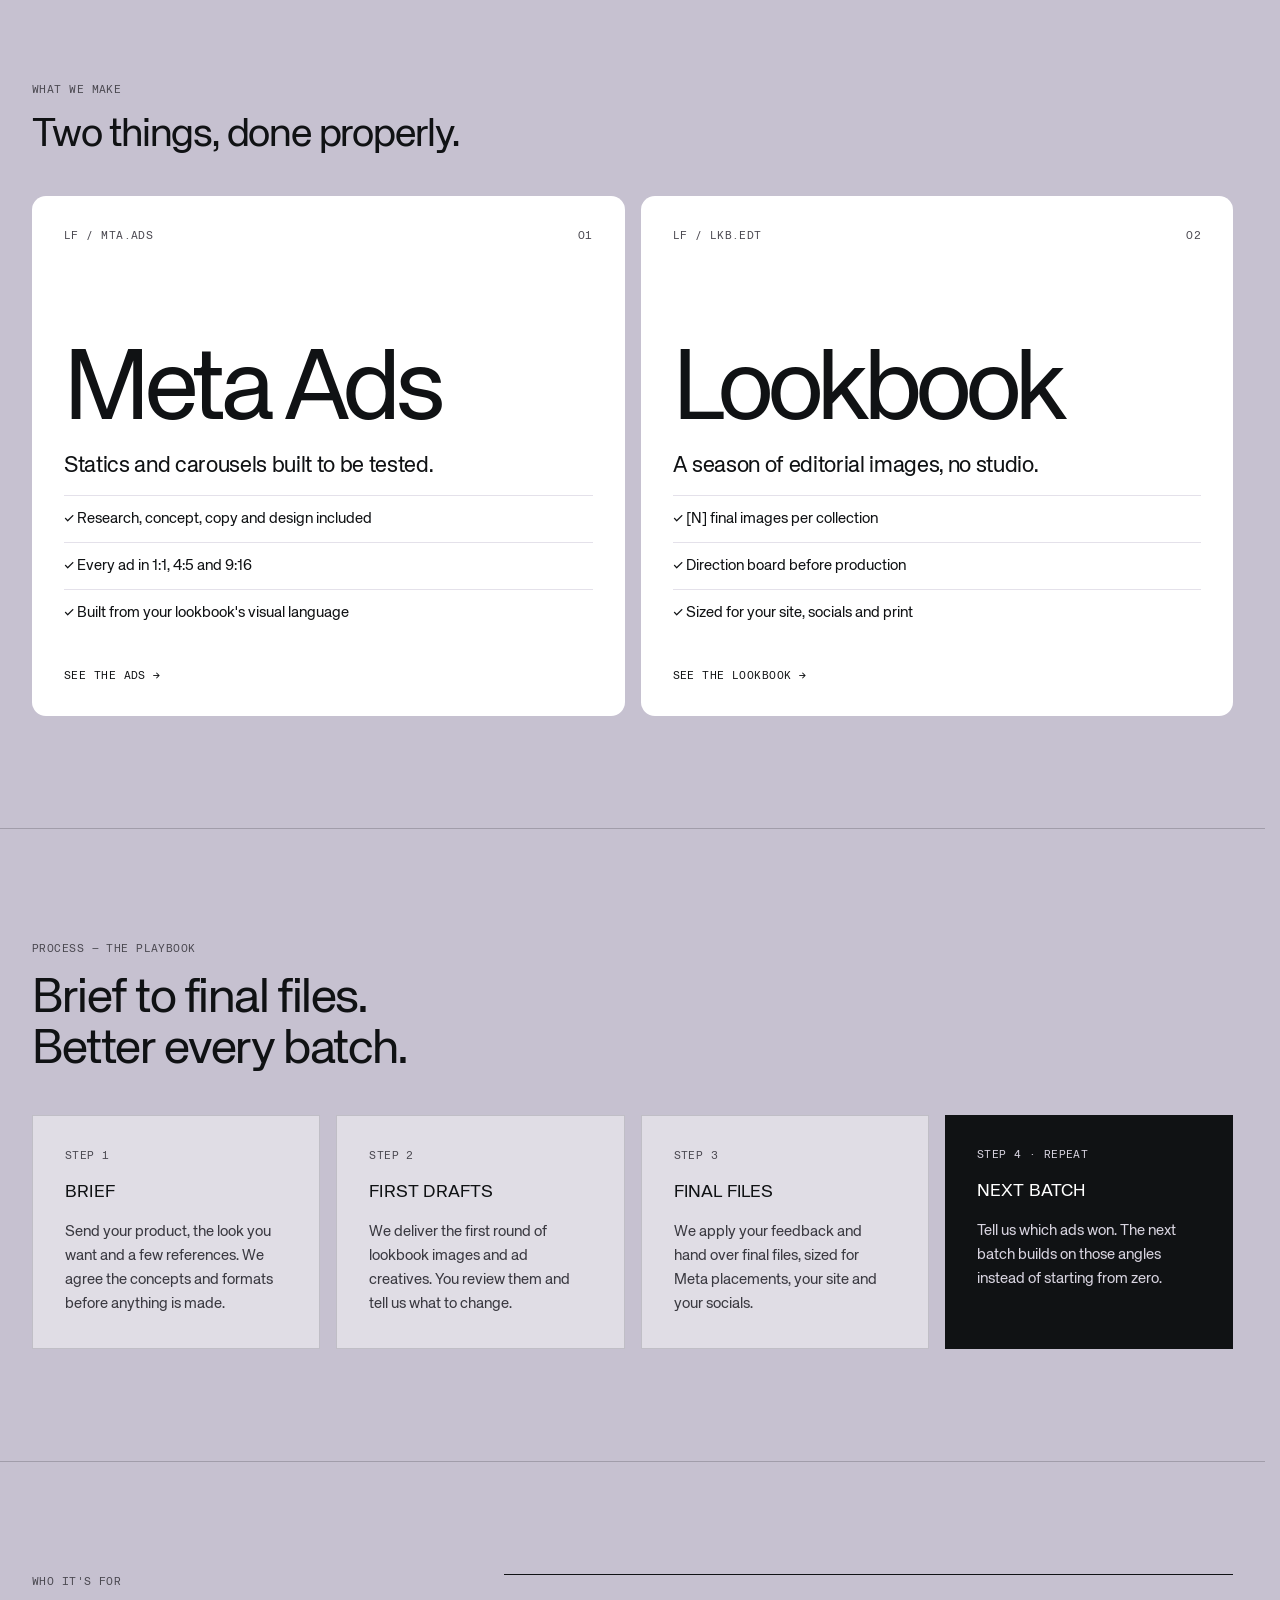
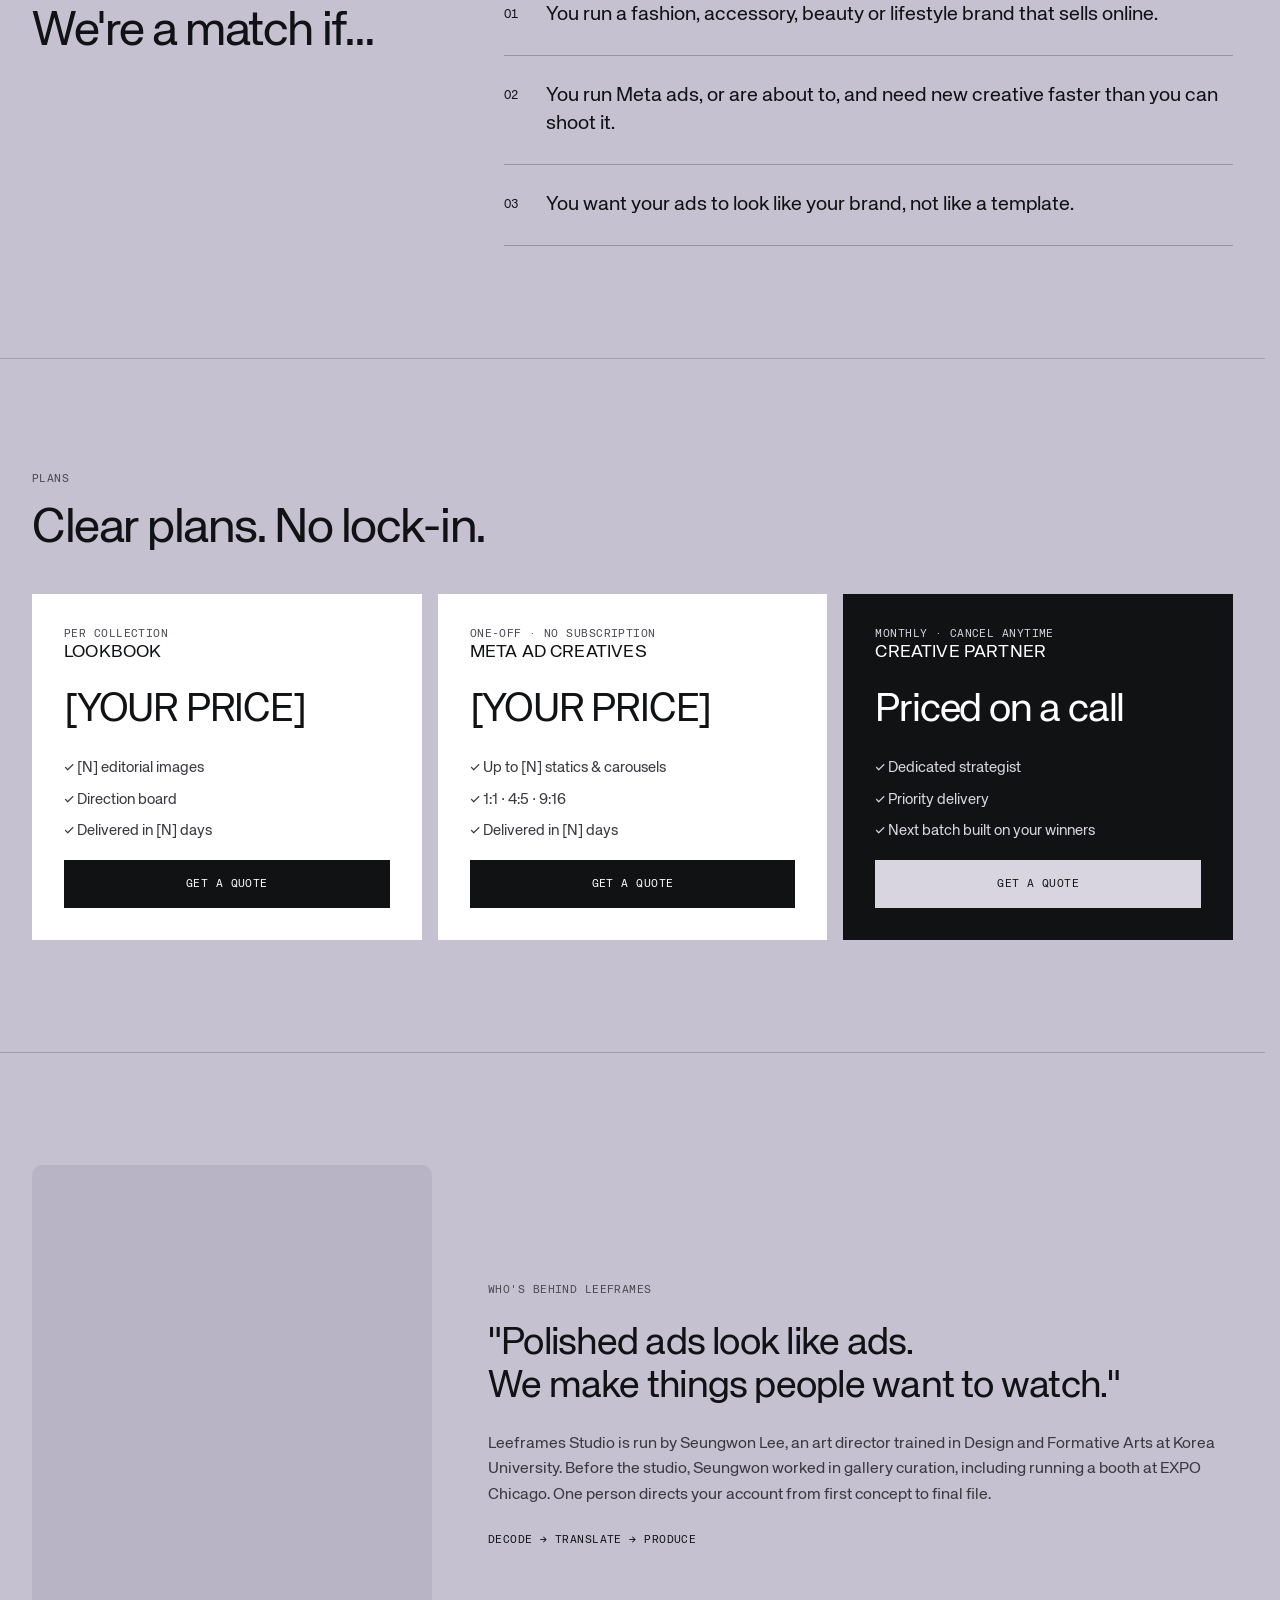
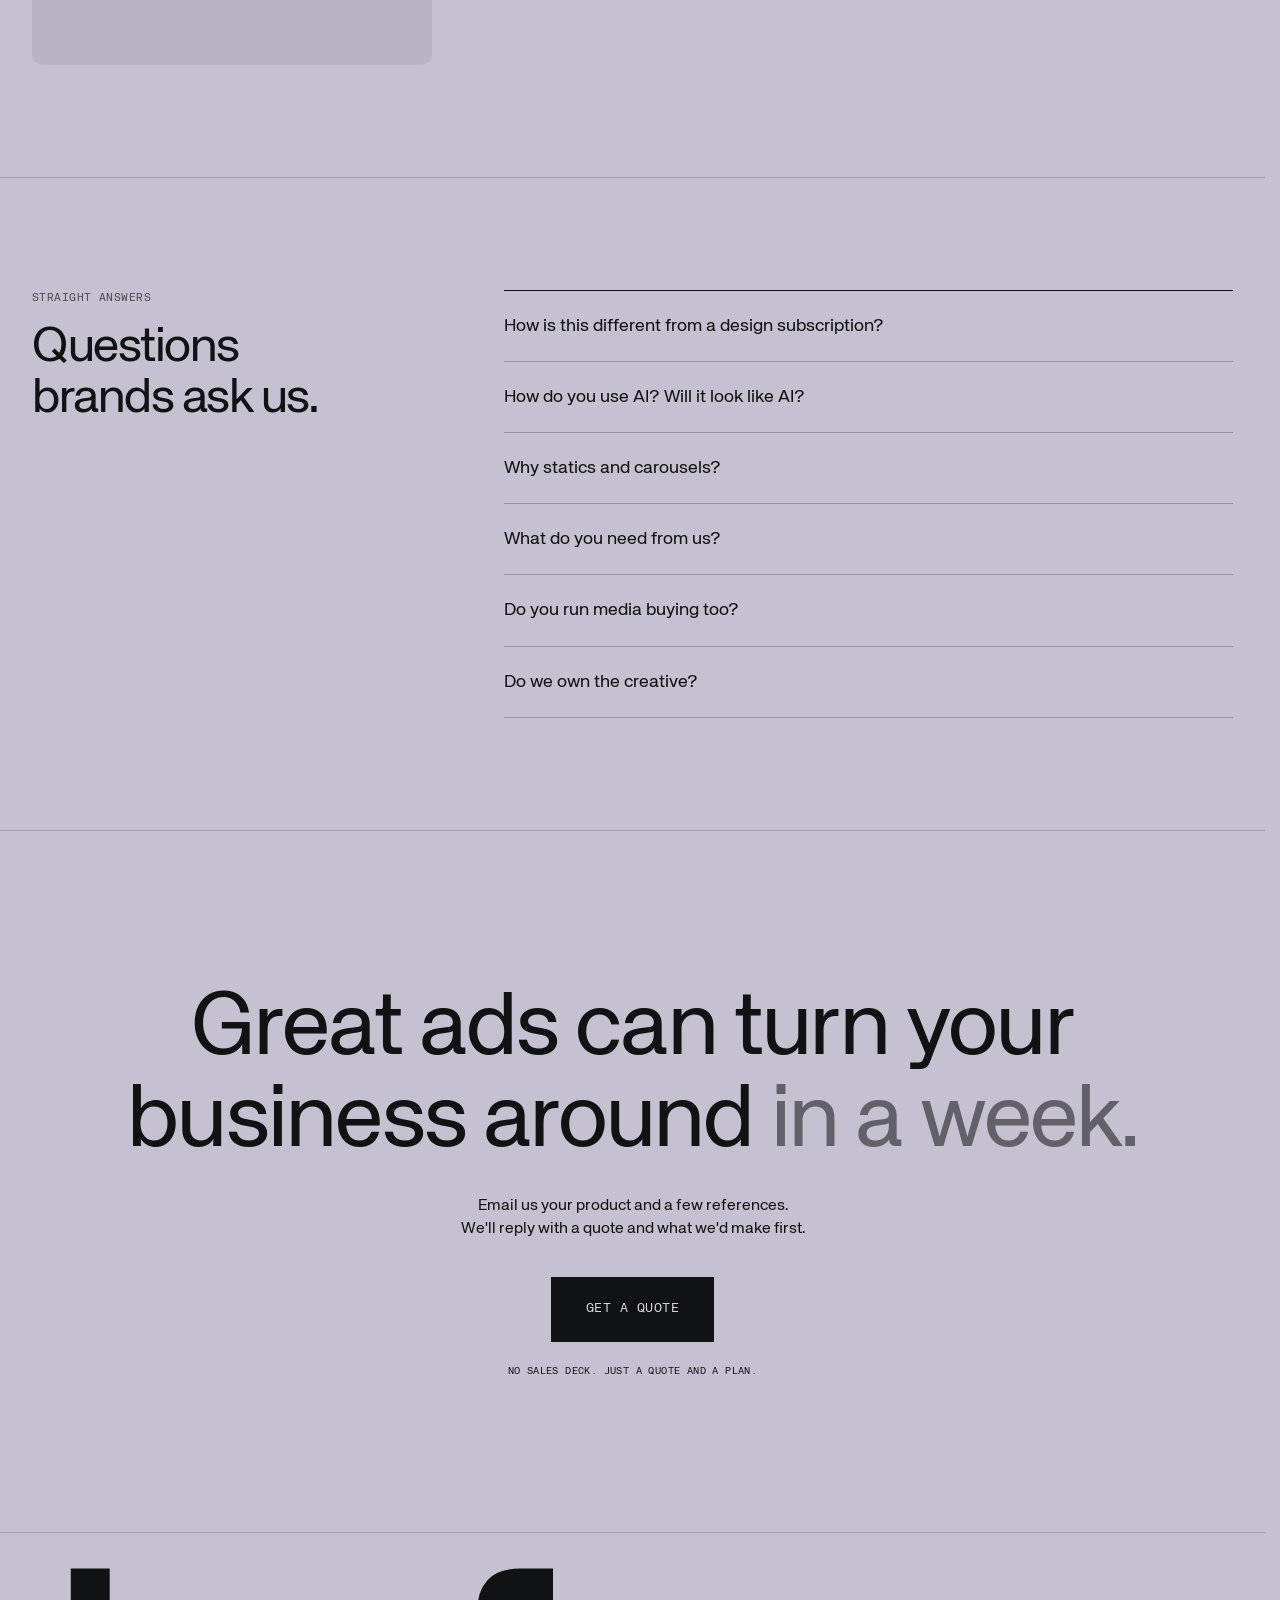
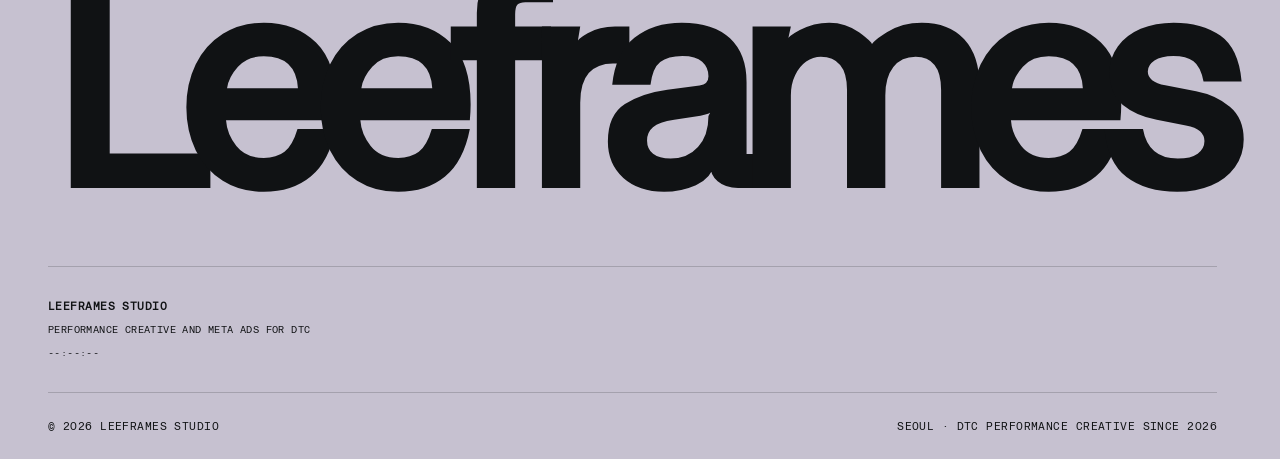
==== commit b5924fb2: "Hero and What we make: tuned sizes and spacing (12x6 field, header-aware height, text veil, hanging " ====
--- a/index.html
+++ b/index.html
@@ -106,9 +106,10 @@
      tiles near the cursor grow and brighten. The centre text sits above them -->
 <section class="lf-hero" id="hero">
   <div class="lf-hero__field" aria-hidden="true"></div>
+  <div class="lf-hero__veil" aria-hidden="true"></div>
   <div class="lf-hero__center">
     <p class="lf-hero__tag" aria-live="off">Move the cursor</p>
-    <h1 class="lf-hero__title"><span>Meta Ads</span><span><em>&amp;</em> Lookbook</span></h1>
+    <h1 class="lf-hero__title"><span>Meta Ads</span><span><em>&amp;</em>Lookbook</span></h1>
     <div class="lf-hero__btns">
       <a class="lf-hero__btn lf-hero__btn--solid" href="quote.html">Get a quote</a>
       <a class="lf-hero__btn lf-hero__btn--ghost" href="#services">See the work →</a>
--- a/styles.css
+++ b/styles.css
@@ -399,27 +399,29 @@
 
 /* Home hero: "magnifier field". A grid of tiles (Meta ads on even cells, lookbook covers on odd ones) sits small and faint;
    hero-field.js scales up and brightens the tiles near the cursor (a slow figure-8 on touch screens). Centre text on top */
-.lf-hero { position: relative; overflow: hidden; color: #101214; height: 100vh; min-height: 760px; }
-.lf-hero__field { position: absolute; inset: 0; padding: 14px; display: grid; gap: 14px;
-  grid-template-columns: repeat(10, 1fr); grid-template-rows: repeat(5, 1fr); }
-.lf-hero__tile { position: relative; min-width: 0; min-height: 0; transform: scale(0.55); opacity: 0.28;
+/* Fills the first screen under the announcement bar and nav: --header-h is measured by hero-field.js */
+.lf-hero { position: relative; isolation: isolate; overflow: hidden; color: #101214; height: calc(100svh - var(--header-h, 110px)); min-height: 640px; }
+.lf-hero__field { position: absolute; inset: 0; z-index: 0; padding: 10px; display: grid; gap: 10px;
+  grid-template-columns: repeat(12, 1fr); grid-template-rows: repeat(6, 1fr); }
+.lf-hero__tile { position: relative; min-width: 0; min-height: 0; transform: scale(0.62); opacity: 0.32;
   transition: transform .18s ease-out, opacity .18s ease-out; will-change: transform, opacity; }
 .lf-hero__tile img { display: block; width: 100%; height: 100%; object-fit: cover; border-radius: 6px; }
-.lf-hero__center { position: absolute; inset: 0; z-index: 200; pointer-events: none; padding: 0 16px;
-  display: flex; flex-direction: column; align-items: center; justify-content: center; gap: 28px; text-align: center; }
+/* Soft haze between the tiles and the centre text, so the text reads over the grown tiles */
+.lf-hero__veil { position: absolute; inset: 0; z-index: 1; pointer-events: none;
+  background: radial-gradient(ellipse 36% 28% at 50% 52%, rgba(201, 196, 210, 0.85), rgba(201, 196, 210, 0) 70%); }
+.lf-hero__center { position: absolute; inset: 0; z-index: 2; pointer-events: none; padding: 0 16px;
+  display: flex; flex-direction: column; align-items: center; justify-content: center; text-align: center; }
 .lf-hero__tag { margin: 0; background: #101214; color: #fff; padding: 6px 10px; font-family: KHTekaMono, KHTeka, ui-monospace, Menlo, monospace;
-  font-size: 11px; letter-spacing: 0.04em; text-transform: uppercase; line-height: 1.2; white-space: nowrap; }
-.lf-hero__title { margin: 0; display: flex; flex-direction: column; font-family: KHTeka, system-ui, -apple-system, sans-serif; font-weight: 400;
-  font-size: clamp(56px, 10.4vw, 150px); line-height: 0.9; letter-spacing: -0.055em; text-shadow: 0 0 40px rgba(201, 196, 210, 0.9); }
-.lf-hero__title span { white-space: nowrap; }
-.lf-hero__title em { font-style: normal; font-size: 56px; color: #615D6A; }
+  font-size: 11px; letter-spacing: 0.04em; text-transform: uppercase; line-height: 1.2; white-space: nowrap; margin-bottom: 20px; }
+/* Two lines left-aligned with each other, the pair centred; the "&" hangs outside the left edge */
+.lf-hero__title { margin: 0; align-items: flex-start; text-align: left; display: flex; flex-direction: column; font-family: KHTeka, system-ui, -apple-system, sans-serif; font-weight: 400;
+  font-size: clamp(56px, 10.4vw, 150px); line-height: 0.86; letter-spacing: -0.055em; text-shadow: 0 0 40px rgba(201, 196, 210, 0.9); }
+.lf-hero__title span { position: relative; white-space: nowrap; }
+.lf-hero__title em { position: absolute; right: 100%; bottom: 0.2em; margin-right: 0.12em; font-style: normal; font-size: 56px; line-height: 1; color: #615D6A; }
+.lf-hero__btns { margin-top: 44px; }
 .lf-hero__btns, .lf-hero__btn { pointer-events: auto; }
 @media (max-width: 760px) {
-  .lf-hero { height: 85vh; min-height: 0; }
   .lf-hero__field { grid-template-columns: repeat(5, 1fr); grid-template-rows: repeat(6, 1fr); }
-}
-@media (prefers-reduced-motion: reduce) {
-  .lf-hero__tile { transform: scale(0.8) !important; opacity: 0.6 !important; transition: none; }
 }
 .lf-hero__btns { display: flex; flex-wrap: wrap; justify-content: center; gap: 12px; }
 .lf-hero__btn { display: inline-block; text-decoration: none; font-family: KHTekaMono, KHTeka, ui-monospace, Menlo, monospace; font-size: 12px; letter-spacing: 0.04em; text-transform: uppercase; border-radius: 0; line-height: 1.2; }
@@ -491,13 +493,16 @@
 .lf-card--link { position: relative; overflow: hidden; color: inherit; text-decoration: none; transition: box-shadow .45s ease; }
 .lf-card--link:hover { box-shadow: 0 22px 44px rgba(16, 18, 20, .16); } /* stays in place */
 .lf-card--link:focus-visible { outline: 2px solid var(--ink); outline-offset: 4px; }
-.lf-card__go { margin-top: auto; align-self: flex-start; padding: 16px 22px; background: #101214; color: #fff; } /* black box, like the hero Get a quote */
+/* Text link at the foot of the card (32px under the list: 16px margin + the card's 16px gap) */
+.lf-card__go { margin-top: 16px; align-self: flex-start; padding: 0; background: none; color: #101214; }
 /* What we make "blind cards": six photo strips sit below the card (translateY 101%) and rise left to right on hover/focus
    (.is-open on touch screens, set by script.js), falling back right to left. The service name stays on top in white */
-.lf-blind { height: 580px; border-radius: 14px; gap: 16px; }
+.lf-blind { height: auto; min-height: 520px; border-radius: 14px; gap: 16px; }
 .lf-blind > * { position: relative; z-index: 2; transition: color .4s ease, opacity .35s ease, text-shadow .4s ease; }
-.lf-blind > .lf-blind__photos { position: absolute; inset: 0; z-index: 1; display: flex; gap: 4px; pointer-events: none; }
-.lf-blind__strip { --i: 0; flex: 1 1 0; min-width: 0; overflow: hidden; transform: translateY(101%);
+.lf-blind > .lf-blind__photos { position: absolute; inset: 0; z-index: 1; display: flex; gap: 2px; pointer-events: none; }
+/* Black 2px seams between the strips: drawn by each strip (shadow into the gap) so they rise with it
+   and the white card is untouched while the strips are down */
+.lf-blind__strip { --i: 0; flex: 1 1 0; min-width: 0; overflow: hidden; transform: translateY(101%); background: #101214; box-shadow: -2px 0 0 #101214;
   transition: transform .6s cubic-bezier(.2, .8, .2, 1); transition-delay: calc((5 - var(--i)) * .045s); }
 .lf-blind__strip:nth-child(2) { --i: 1; }
 .lf-blind__strip:nth-child(3) { --i: 2; }
@@ -505,31 +510,29 @@
 .lf-blind__strip:nth-child(5) { --i: 4; }
 .lf-blind__strip:nth-child(6) { --i: 5; }
 .lf-blind__strip img { display: block; width: 100%; height: 100%; object-fit: cover; }
-.lf-blind__count { position: absolute; left: 32px; bottom: 100px; margin: 0; color: #fff; opacity: 0; transition: opacity .3s ease;
+.lf-blind__count { position: absolute; left: 32px; bottom: 60px; margin: 0; color: #fff; opacity: 0; transition: opacity .3s ease;
   font-family: KHTekaMono, KHTeka, ui-monospace, Menlo, monospace; font-size: 11px; letter-spacing: 0.04em; text-transform: uppercase;
   text-shadow: 0 1px 12px rgba(0, 0, 0, .45); }
 .lf-blind__top { display: flex; justify-content: space-between; }
-.lf-blind__name { margin: 8px 0 0; font-family: KHTeka, system-ui, -apple-system, sans-serif; font-weight: 400;
-  font-size: clamp(56px, 6vw, 96px); line-height: 0.95; letter-spacing: -0.05em; }
+/* margin-top: auto: when the content is shorter than min-height, the spare room goes between the top label row and the
+   name, so the link always sits at the foot of the card (and the photo count just above it) with no gap below */
+.lf-blind__name { margin: auto 0 0; padding-top: 8px; font-family: KHTeka, system-ui, -apple-system, sans-serif; font-weight: 400;
+  font-size: clamp(64px, 7.8vw, 112px); line-height: 0.9; letter-spacing: -0.055em; }
+#services .lf-h2 { font-size: 40px; }
 .lf-blind__desc { margin: 0; font-size: 22px; line-height: 1.2; letter-spacing: -0.015em; }
 /* Open: hover only where hovering is real (a tap would otherwise leave it stuck open), keyboard focus, or .is-open */
 @media (hover: hover) {
   .lf-blind:hover .lf-blind__strip { transform: translateY(0); transition-delay: calc(var(--i) * .045s); }
-  .lf-blind:hover .lf-blind__name, .lf-blind:hover .lf-blind__top { color: #fff; text-shadow: 0 2px 24px rgba(0, 0, 0, .35); }
+  .lf-blind:hover .lf-blind__name, .lf-blind:hover .lf-blind__top, .lf-blind:hover .lf-card__go { color: #fff; text-shadow: 0 2px 24px rgba(0, 0, 0, .35); }
   .lf-blind:hover .lf-blind__desc, .lf-blind:hover .lf-blind__list { opacity: 0; }
   .lf-blind:hover .lf-blind__count { opacity: 1; transition-delay: .35s; }
 }
 .lf-blind:focus-visible .lf-blind__strip, .lf-blind.is-open .lf-blind__strip { transform: translateY(0); transition-delay: calc(var(--i) * .045s); }
-.lf-blind:focus-visible .lf-blind__name, .lf-blind.is-open .lf-blind__name, .lf-blind:focus-visible .lf-blind__top, .lf-blind.is-open .lf-blind__top { color: #fff; text-shadow: 0 2px 24px rgba(0, 0, 0, .35); }
+.lf-blind:focus-visible .lf-blind__name, .lf-blind.is-open .lf-blind__name, .lf-blind:focus-visible .lf-blind__top, .lf-blind.is-open .lf-blind__top,
+.lf-blind:focus-visible .lf-card__go, .lf-blind.is-open .lf-card__go { color: #fff; text-shadow: 0 2px 24px rgba(0, 0, 0, .35); }
 .lf-blind:focus-visible .lf-blind__desc, .lf-blind.is-open .lf-blind__desc, .lf-blind:focus-visible .lf-blind__list, .lf-blind.is-open .lf-blind__list { opacity: 0; }
 .lf-blind:focus-visible .lf-blind__count, .lf-blind.is-open .lf-blind__count { opacity: 1; transition-delay: .35s; }
-@media (max-width: 760px) { .lf-blind { height: 520px; padding: 24px; } .lf-blind__count { left: 24px; bottom: 92px; } }
-/* Reduced motion: no photo layer, the card stays as it is */
-@media (prefers-reduced-motion: reduce) {
-  .lf-blind > .lf-blind__photos { display: none; }
-  .lf-blind .lf-blind__name, .lf-blind .lf-blind__top { color: inherit !important; text-shadow: none !important; }
-  .lf-blind .lf-blind__desc, .lf-blind .lf-blind__list { opacity: 1 !important; }
-}
+@media (max-width: 760px) { .lf-blind { padding: 24px; } .lf-blind__count { left: 24px; bottom: 52px; } }
 
 
 /* Process cards on hover (they stay in place): a shadow appears, the fill turns solid (white, or a lighter charcoal for
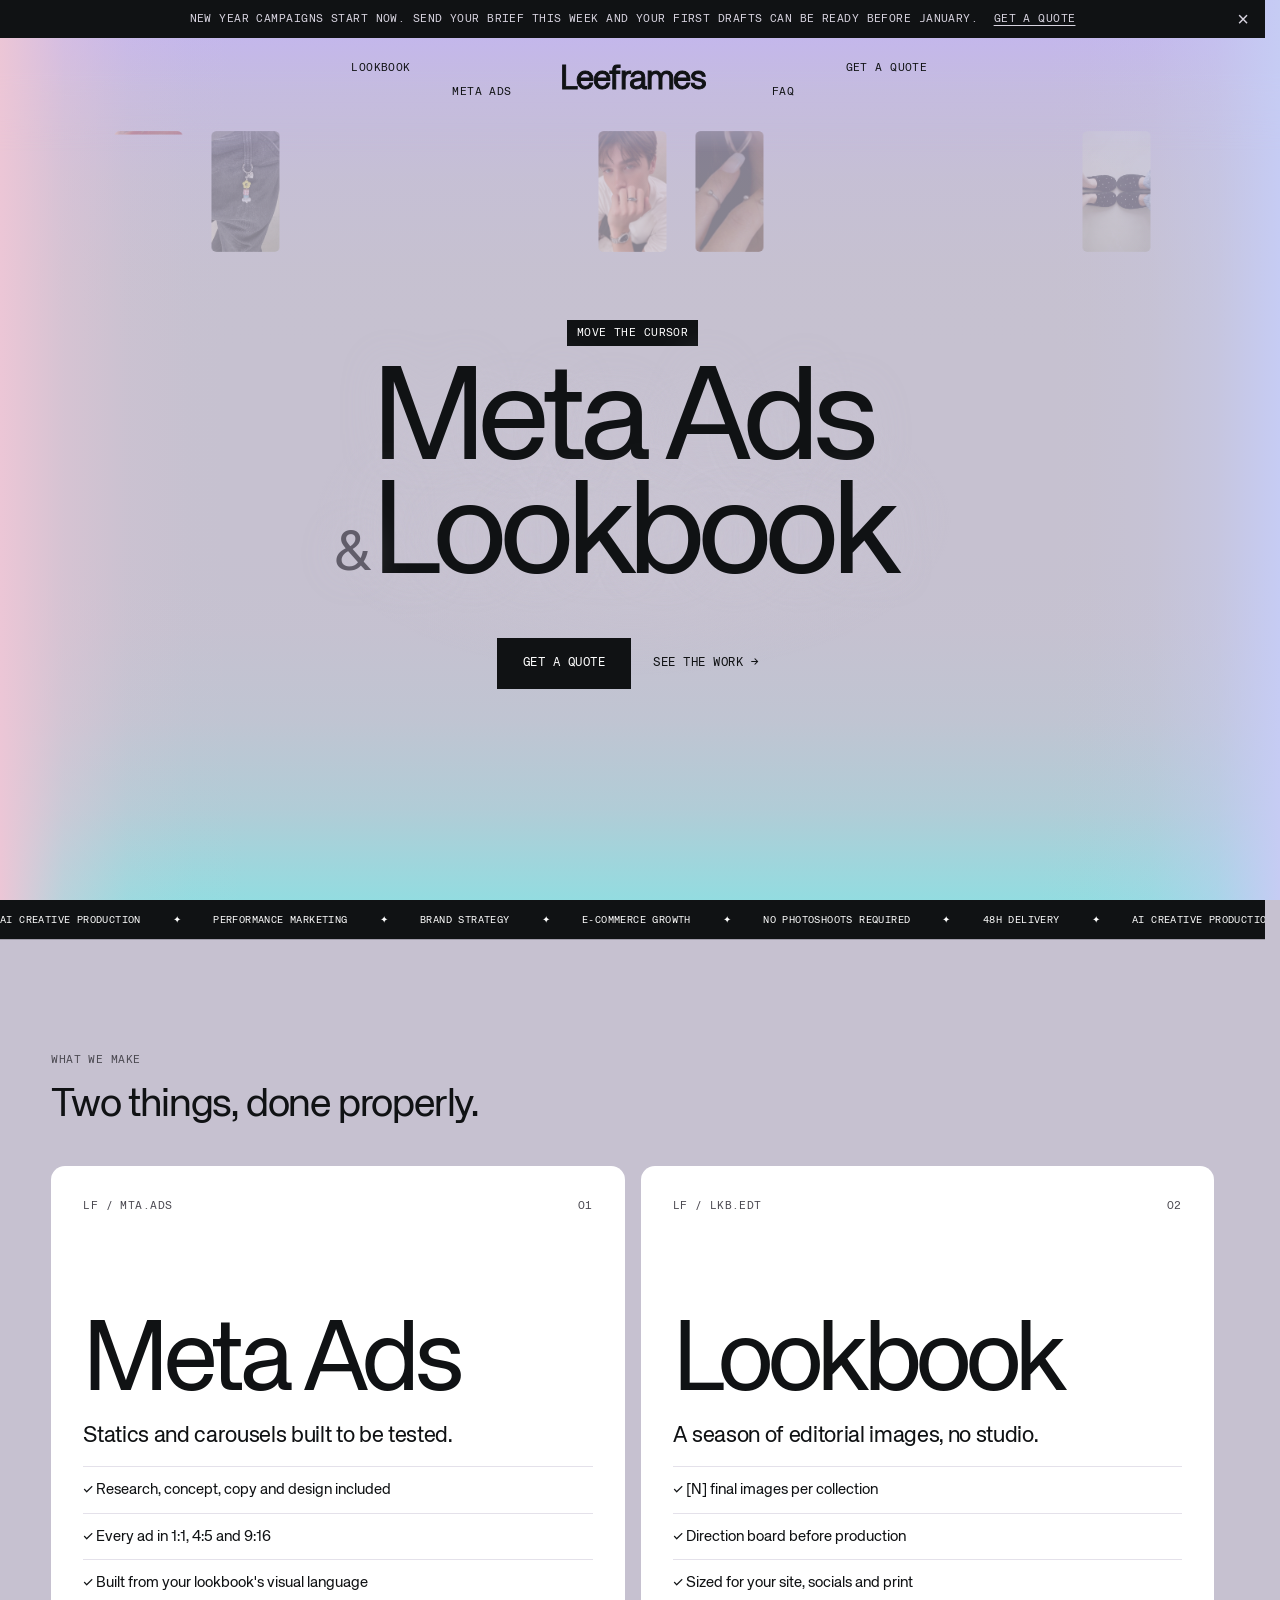
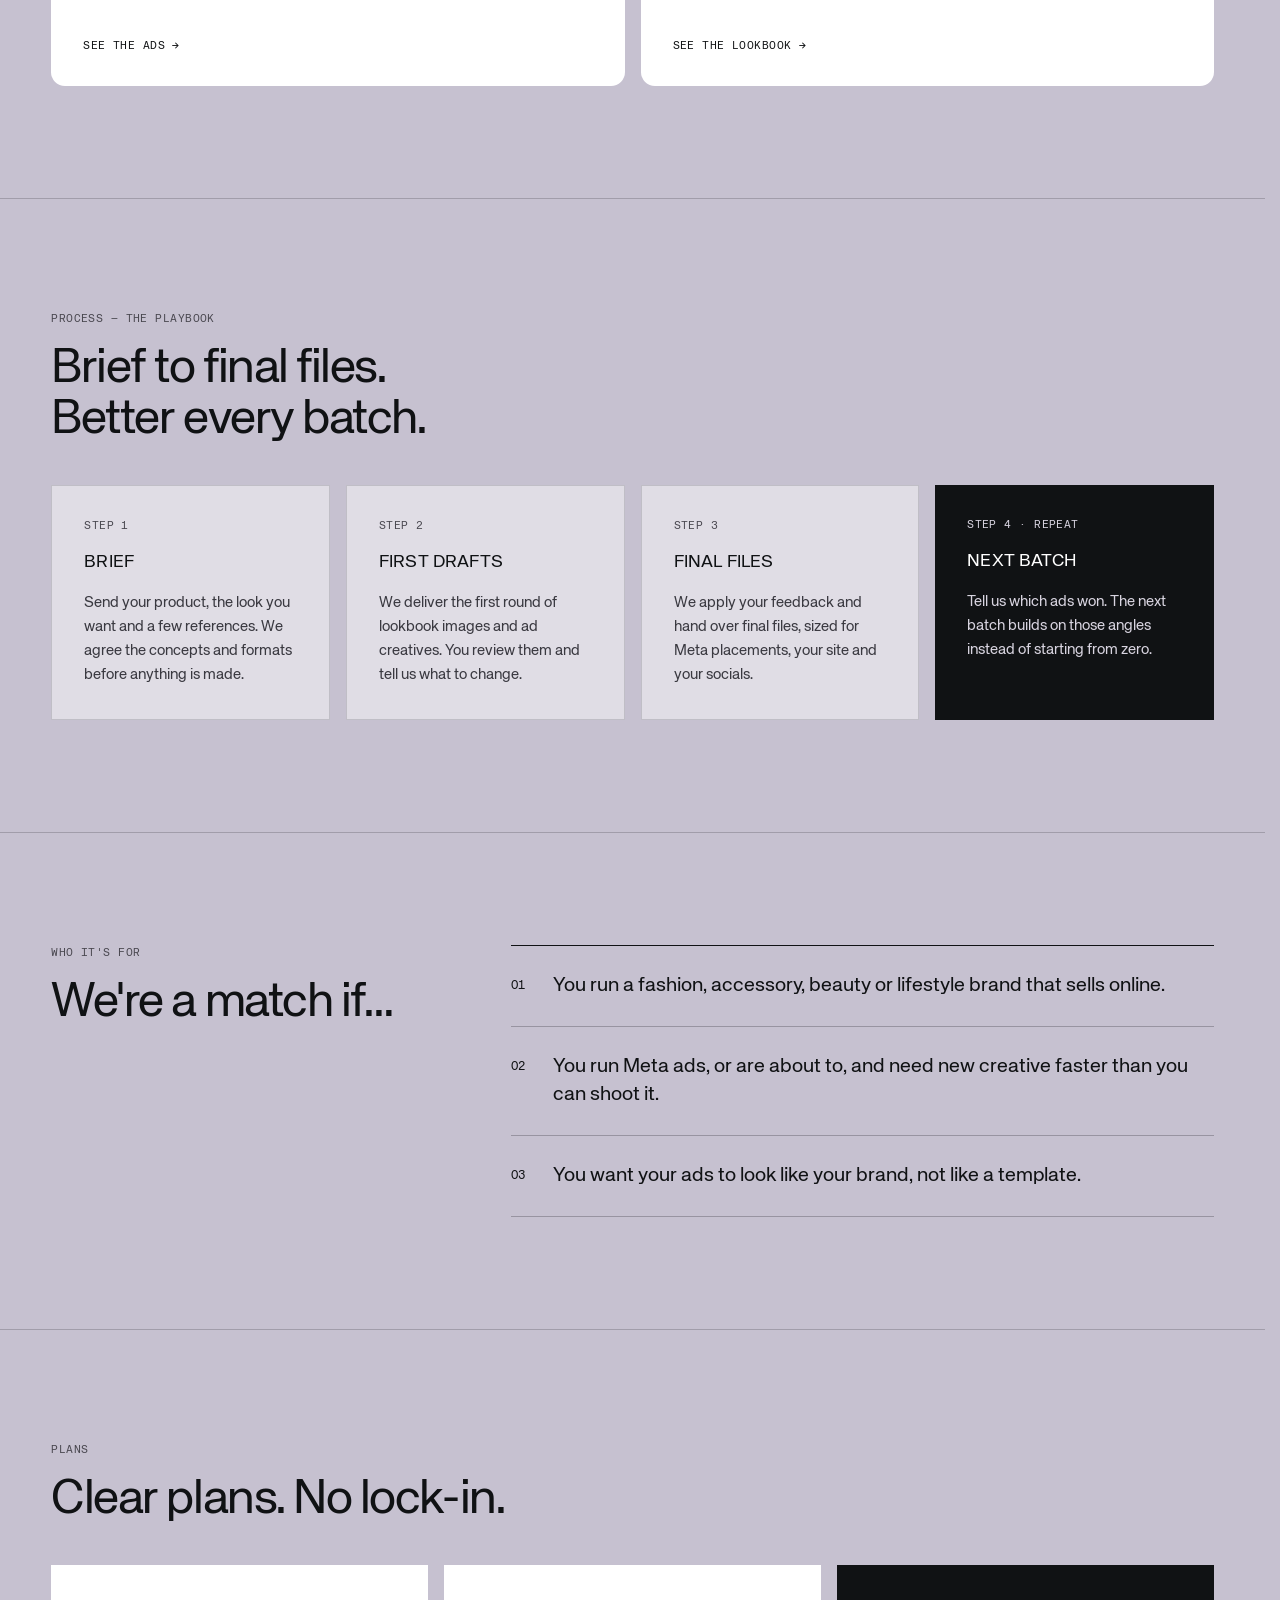
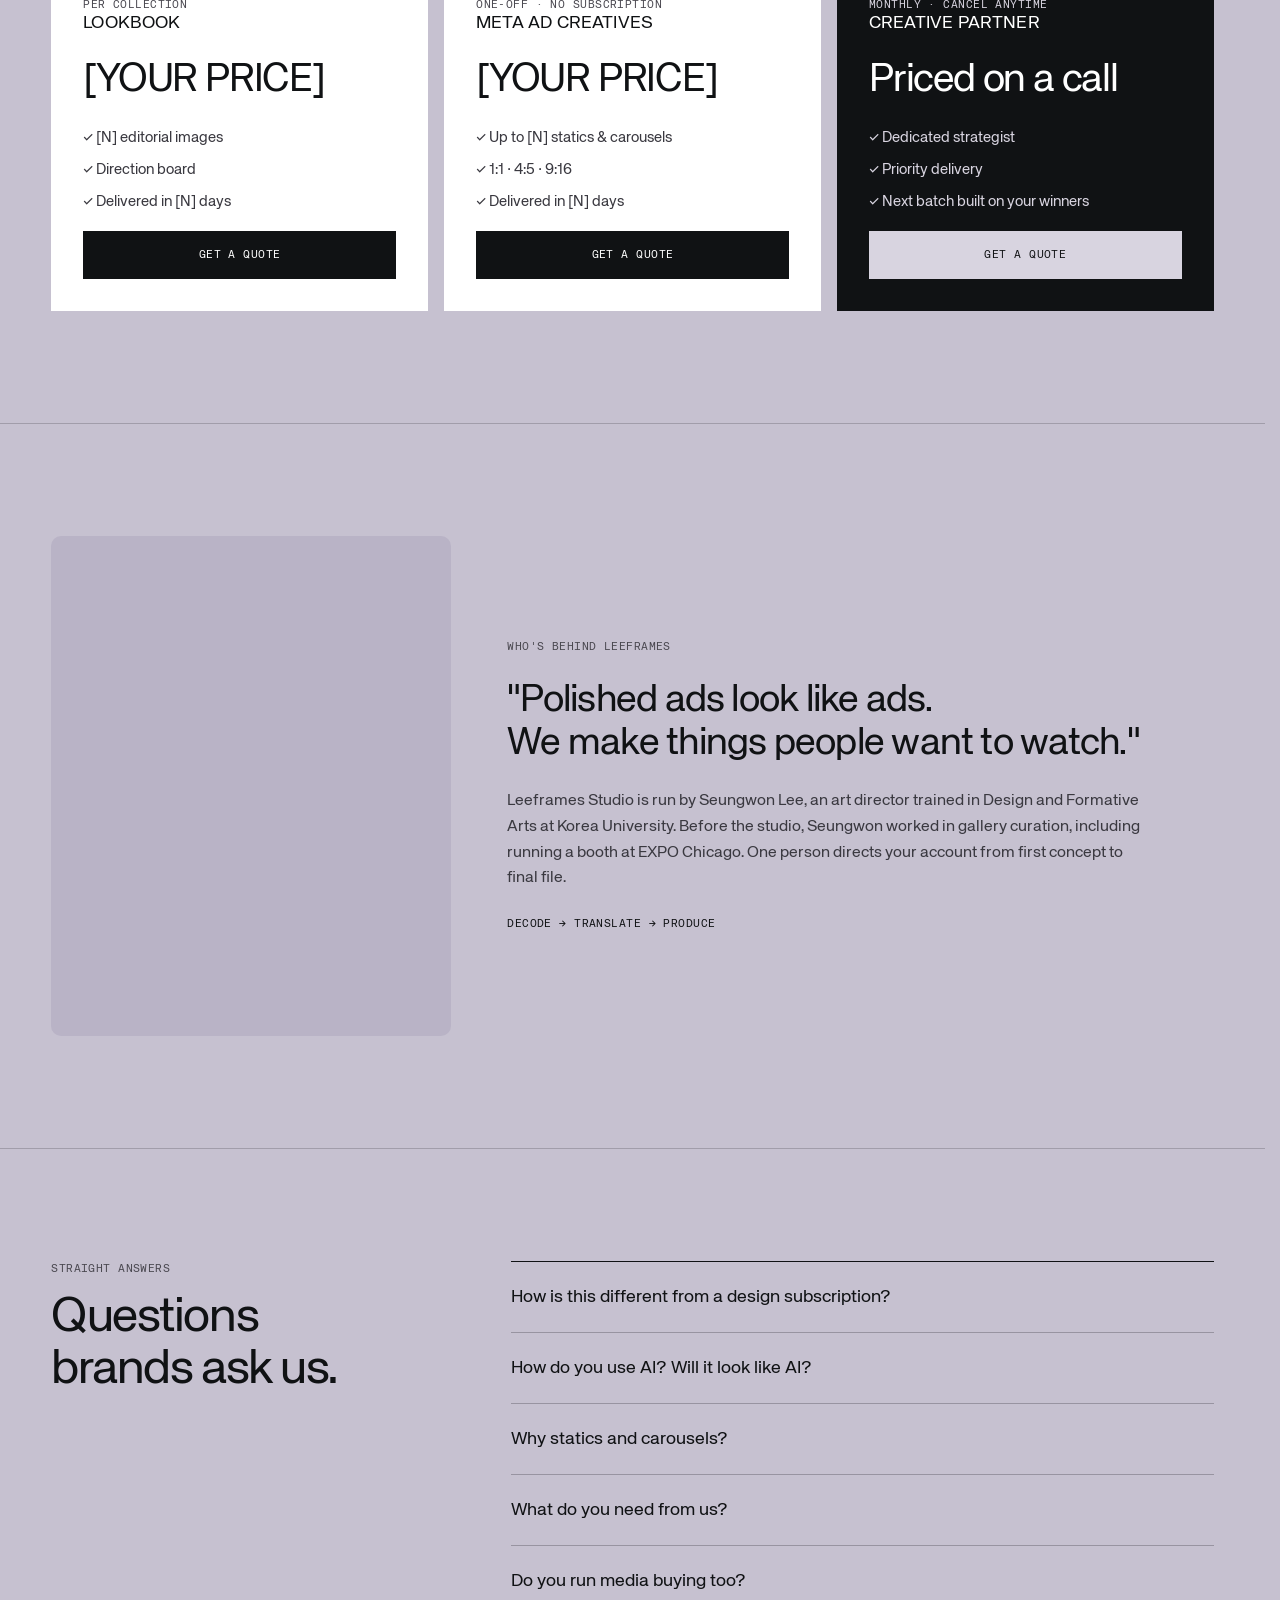
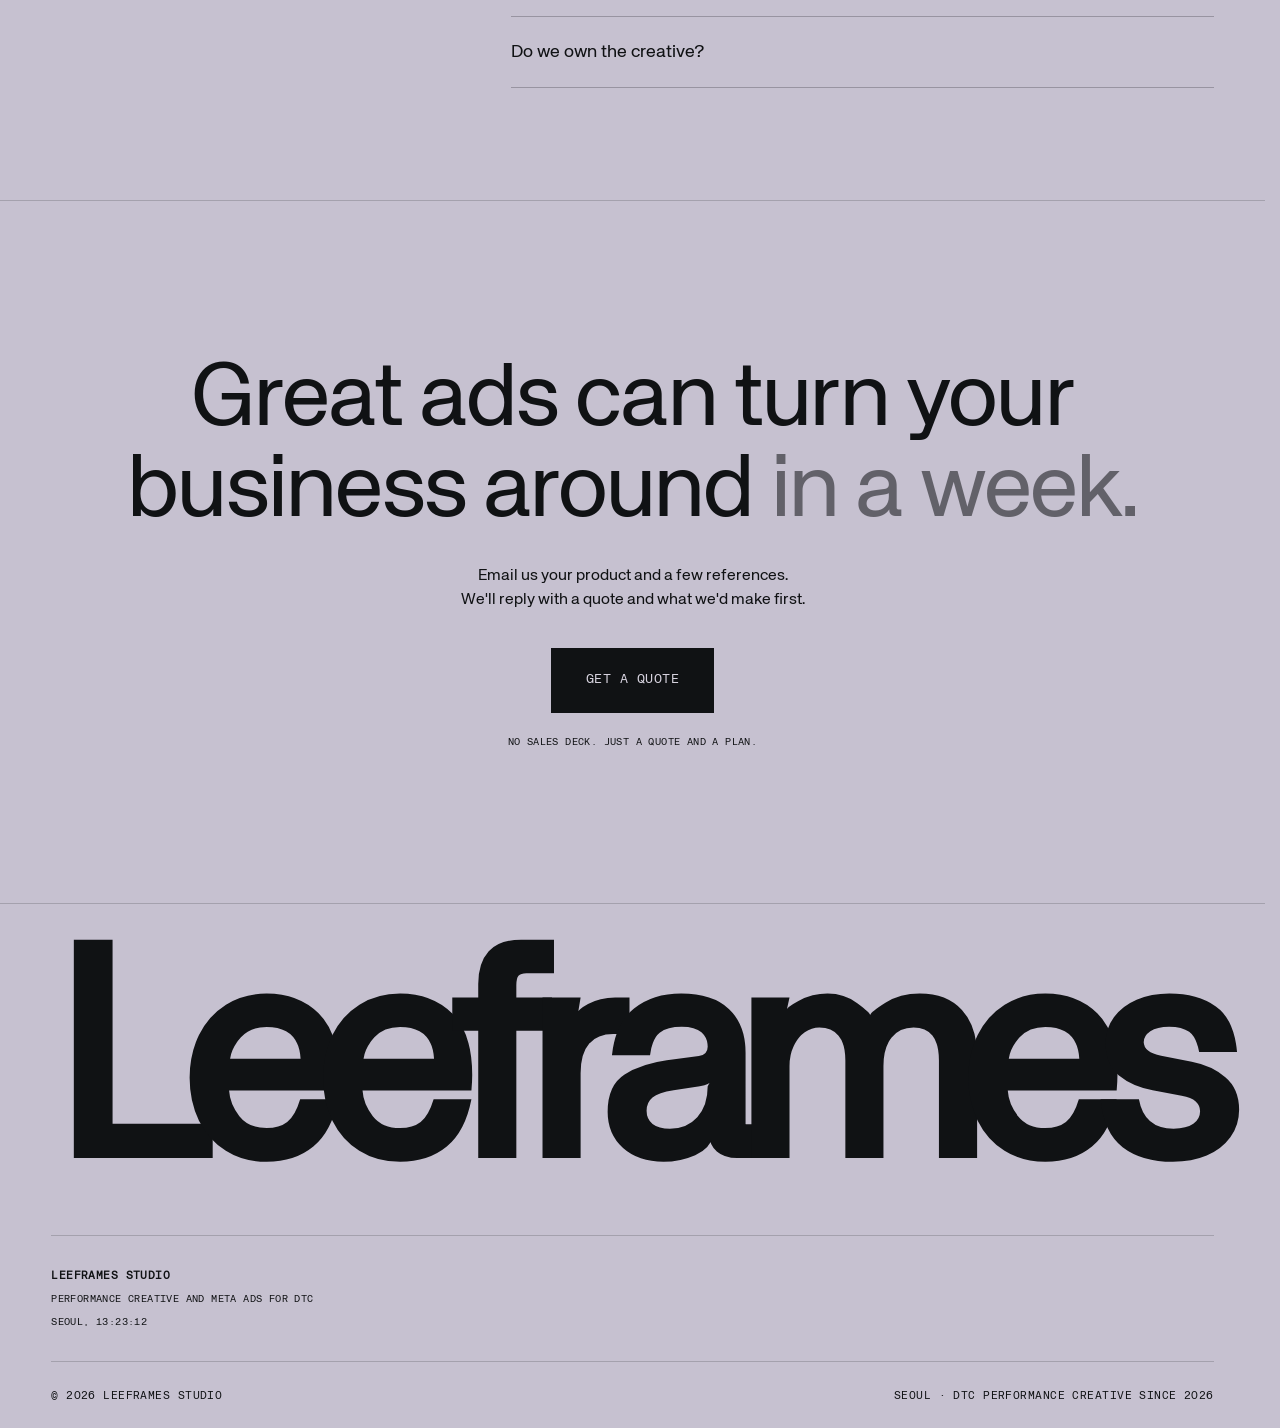
==== commit ec5153d5: "Remove Exhibit A (receipts); hero: 5 rows of larger tiles with tighter spacing, collage images exclu" ====
--- a/index.html
+++ b/index.html
@@ -125,25 +125,6 @@
   </div>
 </div>
 
-<!-- Receipts -->
-<section class="section line" id="receipts">
-  <div class="container">
-    <p class="eyebrow mono">Exhibit A: the receipts</p>
-    <div class="cockpit card">
-      <div class="cockpit-head mono"><span id="as-of">As of October 2026</span></div>
-      <p class="mono small">Spend on ads we made</p>
-      <p class="counter" data-grow="112946" data-money>$112,946</p>
-      <!-- data-grow: base value on 29 Oct 2026, rising ~2% a day (script.js) -->
-      <div class="cockpit-row">
-        <div><p class="mono small">Brands</p><p class="counter-sm">4</p></div>
-        <div><p class="mono small">Creatives</p><p class="counter-sm" data-grow="748">748</p></div>
-        <div><p class="mono small">Purchases</p><p class="counter-sm" data-grow="6864">6,864</p></div>
-        <div><p class="mono small">Link CTR</p><p class="counter-sm" id="ctr">2.84%</p><p class="mono small ctr-note" id="ctr-note">About 1.7× the e-commerce industry median (1.64%)</p></div>
-      </div>
-    </div>
-  </div>
-</section>
-
 <!-- ============ WHAT WE MAKE ============ -->
 <section id="services" class="lf-sec">
   <div class="lf-sec__inner">
--- a/styles.css
+++ b/styles.css
@@ -25,6 +25,10 @@
   --sans: "KHTeka", system-ui, -apple-system, sans-serif;
   --mono: "KHTekaMono", "KHTeka", ui-monospace, Menlo, Consolas, monospace;
   --gutter: clamp(16px, 4vw, 48px);
+  /* Page width for every section container (.container, .lf-sec__inner) and the header: change it here */
+  --page-max: 1680px;
+  --page-pad: clamp(24px, 4vw, 80px);
+  --text-max: 640px; /* body paragraphs stay at a readable line length */
   /* Page background, sampled from exp.fiddle.digital: a flat grey-lavender middle with colour
      only along the screen edges (left, right, top, bottom). script.js shifts the edge colours
      as the page scrolls; the lens shader repeats the left/right bands to tint edge cards. */
@@ -58,7 +62,7 @@
 ul, ol { list-style: none; }
 img { max-width: 100%; display: block; }
 
-.container { width: 100%; max-width: 1360px; margin: 0 auto; padding: 0 var(--gutter); }
+.container { width: 100%; max-width: var(--page-max); margin: 0 auto; padding-inline: var(--page-pad); }
 .mono { font-family: var(--mono); font-weight: 400; text-transform: uppercase; letter-spacing: 0.02em; font-size: 11px; }
 .small { font-size: 10.5px; }
 .dim { color: var(--dim); }
@@ -100,7 +104,7 @@
 .header::before { content: ""; position: fixed; inset: 0; z-index: -1; background: var(--page-bg); -webkit-mask-image: linear-gradient(to bottom, #000 66px, transparent 90px); mask-image: linear-gradient(to bottom, #000 66px, transparent 90px); } /* screen-sized like body::before, so the two gradients line up exactly */
 /* Home page: longer fade that reaches further down, so scrolling content goes sooner */
 .has-mc .header::before { -webkit-mask-image: linear-gradient(to bottom, #000 72px, transparent 152px); mask-image: linear-gradient(to bottom, #000 72px, transparent 152px); }
-.header-inner { display: grid; grid-template-columns: minmax(0, 1fr) 101px 200px 101px minmax(0, 1fr); grid-template-rows: 24px 24px; padding-top: 18px; }
+.header-inner { display: grid; grid-template-columns: minmax(0, 1fr) 101px 200px 101px minmax(0, 1fr); grid-template-rows: 24px 24px; padding-top: 18px; max-width: var(--page-max); margin: 0 auto; padding-inline: var(--page-pad); }
 .nav { display: contents; }
 .nav a, .logo, .nav-toggle { pointer-events: auto; }
 .nav a { position: relative; z-index: 0; display: flex; align-items: center; justify-content: center; padding: 0 12px; overflow: hidden; font-size: 11.25px; letter-spacing: 0; white-space: nowrap; color: var(--white); transition: color .45s cubic-bezier(.69, 0, 0, 1); }
@@ -163,16 +167,8 @@
 .card-white { background: var(--white); color: var(--blue); border-color: var(--white); }
 .card p + p, .card h3 + p { margin-top: 10px; }
 
-/* Receipts */
-.cockpit.card { background: #FFFFFF; }
-.cockpit-head { display: flex; justify-content: space-between; border-bottom: 1px solid var(--line); padding-bottom: 14px; margin-bottom: 24px; font-size: 10px; }
 .live { color: #1f7a4f; animation: blink 1.6s infinite; }
 @keyframes blink { 50% { opacity: .35; } }
-.counter { font-size: clamp(36px, 5vw, 64px); letter-spacing: -0.03em; font-variant-numeric: tabular-nums; margin-top: 6px; }
-/* Link CTR's column sizes to its one-line note; the other three share the rest */
-.cockpit-row { display: grid; grid-template-columns: repeat(3, minmax(0, 1fr)) auto; gap: 16px; margin-top: 24px; padding-top: 20px; border-top: 1px solid var(--line); }
-.counter-sm { font-size: 30px; font-variant-numeric: tabular-nums; }
-.ctr-note { margin-top: 6px; color: var(--dim); line-height: 1.5; font-size: 9.5px; letter-spacing: 0; white-space: nowrap; }
 .fine { font-size: 12px; color: var(--dim); margin-top: 24px; }
 
 /* Work */
@@ -255,7 +251,7 @@
 .faq summary::-webkit-details-marker { display: none; }
 .faq summary::after { content: "+"; position: absolute; right: 4px; top: 18px; font-size: 26px; font-weight: 300; transition: transform .2s; }
 .faq details[open] summary::after { transform: rotate(45deg); }
-.faq details p { padding: 0 40px 24px 0; color: rgba(16, 18, 20, .8); }
+.faq details p { max-width: var(--text-max); padding: 0 40px 24px 0; color: rgba(16, 18, 20, .8); }
 
 /* Blog */
 .blog-head { display: flex; justify-content: space-between; align-items: end; gap: 24px; }
@@ -273,7 +269,7 @@
 
 /* Footer */
 .footer { border-top: 1px solid var(--line); padding: 56px 0 24px; }
-.wordmark { font-size: min(380px, calc((min(100vw, 1360px) - 2 * var(--gutter)) / 4)); /* the word is ~3.95em wide: always fits the container, no sideways scroll */ font-weight: 700; letter-spacing: -0.08em; line-height: .8; padding-bottom: 40px; border-bottom: 1px solid var(--line); }
+.wordmark { font-size: min(380px, calc((min(100vw, var(--page-max)) - 2 * var(--page-pad)) / 4)); /* the word is ~3.95em wide: always fits the container, no sideways scroll */ font-weight: 700; letter-spacing: -0.08em; line-height: .8; padding-bottom: 40px; border-bottom: 1px solid var(--line); }
 .footer-grid { display: grid; grid-template-columns: 1.5fr repeat(4, 1fr); gap: 24px; padding: 32px 0; }
 .footer-grid > div { display: flex; flex-direction: column; gap: 8px; }
 .footer-grid a { font-size: 14px; }
@@ -301,10 +297,10 @@
 
 /* Header on narrow screens: wordmark centered, menu behind the toggle */
 @media (max-width: 900px) {
-  .header-inner { display: flex; align-items: center; justify-content: center; height: 72px; padding: 0 var(--gutter); }
+  .header-inner { display: flex; align-items: center; justify-content: center; height: 72px; padding: 0 var(--page-pad); }
   .logo-mark { font-size: 30px; }
-  .nav-toggle { display: block; position: absolute; right: var(--gutter); top: 18px; }
-  .nav { display: flex; position: absolute; top: 100%; left: 0; right: 0; flex-direction: column; padding: 8px var(--gutter) 24px; background: var(--bg-base); border-bottom: 1px solid var(--line); pointer-events: auto; opacity: 0; visibility: hidden; transform: translateY(-8px); transition: opacity .25s, transform .25s, visibility .25s; }
+  .nav-toggle { display: block; position: absolute; right: var(--page-pad); top: 18px; }
+  .nav { display: flex; position: absolute; top: 100%; left: 0; right: 0; flex-direction: column; padding: 8px var(--page-pad) 24px; background: var(--bg-base); border-bottom: 1px solid var(--line); pointer-events: auto; opacity: 0; visibility: hidden; transform: translateY(-8px); transition: opacity .25s, transform .25s, visibility .25s; }
   .nav a { justify-content: flex-start; padding: 16px 0; border-bottom: 1px solid var(--line); font-size: 13px; }
   .nav-open .nav { opacity: 1; visibility: visible; transform: none; }
 }
@@ -323,10 +319,6 @@
   .stat-white strong { font-size: 22px; }
   .marquee-track span { font-size: 22px; padding: 16px 28px; }
   .footer-bottom { flex-direction: column; }
-  /* Brands · Creatives · Purchases on one line, Link CTR full width below so its note stays on one line */
-  .cockpit-row { grid-template-columns: repeat(3, minmax(0, 1fr)); row-gap: 20px; }
-  .cockpit-row > :last-child { grid-column: 1 / -1; }
-  .counter-sm { font-size: 24px; }
   .faq summary { font-size: 17px; }
 }
 
@@ -385,7 +377,7 @@
 .play-step .step, .announce p { font-family: var(--mono); text-transform: uppercase; letter-spacing: 0.04em; }
 .mono, .eyebrow, .tag, .mono-link, .footer-bottom, .play-step .step, .announce p { font-size: 11px; }
 .nav a { font-size: 11px; }
-.small, .mono.small, .tile-badge, .ticker-group, .ctr-note, .tags li { font-size: 10px; }
+.small, .mono.small, .tile-badge, .ticker-group, .tags li { font-size: 10px; }
 .mono, .footer-bottom, .announce p { font-weight: 400; }
 .btn, .mono-link { font-weight: 500; }
 .announce p { line-height: 1.6; }
@@ -395,15 +387,17 @@
    headings and short centred lines split into even lines instead of a long line and a stub */
 p, li, figcaption, summary, blockquote, label, legend { text-wrap: pretty; }
 h1, h2, h3, h4, .huge, .lead, .body, .playbook-line, .announce p, .q-tab, .q-enough, .q-done-title, .q-done-text,
-.mc-title, .lb-cur-title, .tag, .ctr-note, .faq p, .faq summary, .play-step p, .compare li { text-wrap: balance; }
+.mc-title, .lb-cur-title, .tag, .faq p, .faq summary, .play-step p, .compare li { text-wrap: balance; }
 
 /* Home hero: "magnifier field". A grid of tiles (Meta ads on even cells, lookbook covers on odd ones) sits small and faint;
    hero-field.js scales up and brightens the tiles near the cursor (a slow figure-8 on touch screens). Centre text on top */
 /* Fills the first screen under the announcement bar and nav: --header-h is measured by hero-field.js */
 .lf-hero { position: relative; isolation: isolate; overflow: hidden; color: #101214; height: calc(100svh - var(--header-h, 110px)); min-height: 640px; }
-.lf-hero__field { position: absolute; inset: 0; z-index: 0; padding: 10px; display: grid; gap: 10px;
-  grid-template-columns: repeat(12, 1fr); grid-template-rows: repeat(6, 1fr); }
-.lf-hero__tile { position: relative; min-width: 0; min-height: 0; transform: scale(0.62); opacity: 0.32;
+/* 5 rows; hero-field.js sets --cols so each cell is close to 9:16 and the tiles sit tight side by side */
+.lf-hero__field { position: absolute; inset: 0; z-index: 0; padding: 6px; display: grid; gap: 6px;
+  grid-template-columns: repeat(var(--cols, 14), 1fr); grid-template-rows: repeat(5, 1fr); }
+/* 9:16, sized by hero-field.js to the largest box that fits a cell (scale 1 = the biggest a tile gets) */
+.lf-hero__tile { position: relative; place-self: center; width: var(--tile-w, 100%); height: var(--tile-h, 100%); transform: scale(0.8); opacity: 0.32;
   transition: transform .18s ease-out, opacity .18s ease-out; will-change: transform, opacity; }
 .lf-hero__tile img { display: block; width: 100%; height: 100%; object-fit: cover; border-radius: 6px; }
 /* Soft haze between the tiles and the centre text, so the text reads over the grown tiles */
@@ -421,7 +415,6 @@
 .lf-hero__btns { margin-top: 44px; }
 .lf-hero__btns, .lf-hero__btn { pointer-events: auto; }
 @media (max-width: 760px) {
-  .lf-hero__field { grid-template-columns: repeat(5, 1fr); grid-template-rows: repeat(6, 1fr); }
 }
 .lf-hero__btns { display: flex; flex-wrap: wrap; justify-content: center; gap: 12px; }
 .lf-hero__btn { display: inline-block; text-decoration: none; font-family: KHTekaMono, KHTeka, ui-monospace, Menlo, monospace; font-size: 12px; letter-spacing: 0.04em; text-transform: uppercase; border-radius: 0; line-height: 1.2; }
@@ -446,9 +439,9 @@
 }
 .lf-sec * { box-sizing: border-box; }
 .lf-sec__inner {
-  max-width: 1360px;
+  max-width: var(--page-max);
   margin: 0 auto;
-  padding: 112px 32px;
+  padding: 112px var(--page-pad);
   display: flex;
   flex-direction: column;
   gap: 40px;
@@ -476,7 +469,7 @@
 }
 .lf-h3 { margin: 0; font-weight: 400; font-size: 34px; line-height: 1.1; letter-spacing: -0.02em; }
 .lf-h4 { margin: 0; font-size: 18px; font-weight: 500; letter-spacing: 0.01em; text-transform: uppercase; }
-.lf-text { margin: 0; font-size: 15px; line-height: 1.6; color: var(--ink-70); }
+.lf-text { margin: 0; max-width: var(--text-max); font-size: 15px; line-height: 1.6; color: var(--ink-70); }
 
 .lf-grid { display: grid; gap: 16px; }
 .lf-grid--2 { grid-template-columns: repeat(auto-fit, minmax(min(340px, 100%), 1fr)); }
@@ -597,10 +590,10 @@
 .lf-faq details { border-bottom: 1px solid rgba(16, 18, 20, 0.25); padding: 22px 0; }
 .lf-faq summary { cursor: pointer; list-style: none; font-size: 18px; }
 .lf-faq summary::-webkit-details-marker { display: none; }
-.lf-faq details p { margin: 14px 0 0; }
+.lf-faq details p { margin: 14px 0 0; max-width: var(--text-max); }
 
 @media (max-width: 640px) {
-  .lf-sec__inner { padding: 80px 20px; }
+  .lf-sec__inner { padding-block: 80px; }
   .lf-fit li { font-size: 17px; gap: 18px; }
 }
 
--- a/lookbook.css
+++ b/lookbook.css
@@ -59,7 +59,7 @@
 /* One-screen layout (no page scroll): header, top bar, then the strip filling the rest */
 .lb-page { overflow: hidden; height: 100dvh; }
 .lb-page main { position: fixed; inset: 0; padding-top: 72px; display: flex; flex-direction: column; } /* full screen: the header sits on the same background */
-.lb-top { display: flex; justify-content: space-between; align-items: center; gap: 16px; padding-top: 20px; padding-bottom: 20px; max-width: none; padding-left: max(var(--gutter), calc((100% - 1360px) / 2 + var(--gutter))); padding-right: var(--gutter); } /* label on the .container edge, filters out at the screen edge */
+.lb-top { display: flex; justify-content: space-between; align-items: center; gap: 16px; padding-top: 20px; padding-bottom: 20px; max-width: none; padding-left: max(var(--page-pad), calc((100% - var(--page-max)) / 2 + var(--page-pad))); padding-right: var(--gutter); } /* label on the .container edge, filters out at the screen edge */
 .lb-top .lb-filters { margin-top: 0; justify-content: flex-end; }
 .lb-page .lb-section { flex: 1; min-height: 0; display: flex; flex-direction: column; justify-content: center; padding-bottom: 24px; }
 .lb-page .lb-track .tile { width: min(clamp(660px, 72vw, 1080px), calc((100dvh - 72px - 130px) * 9 / 16)); }
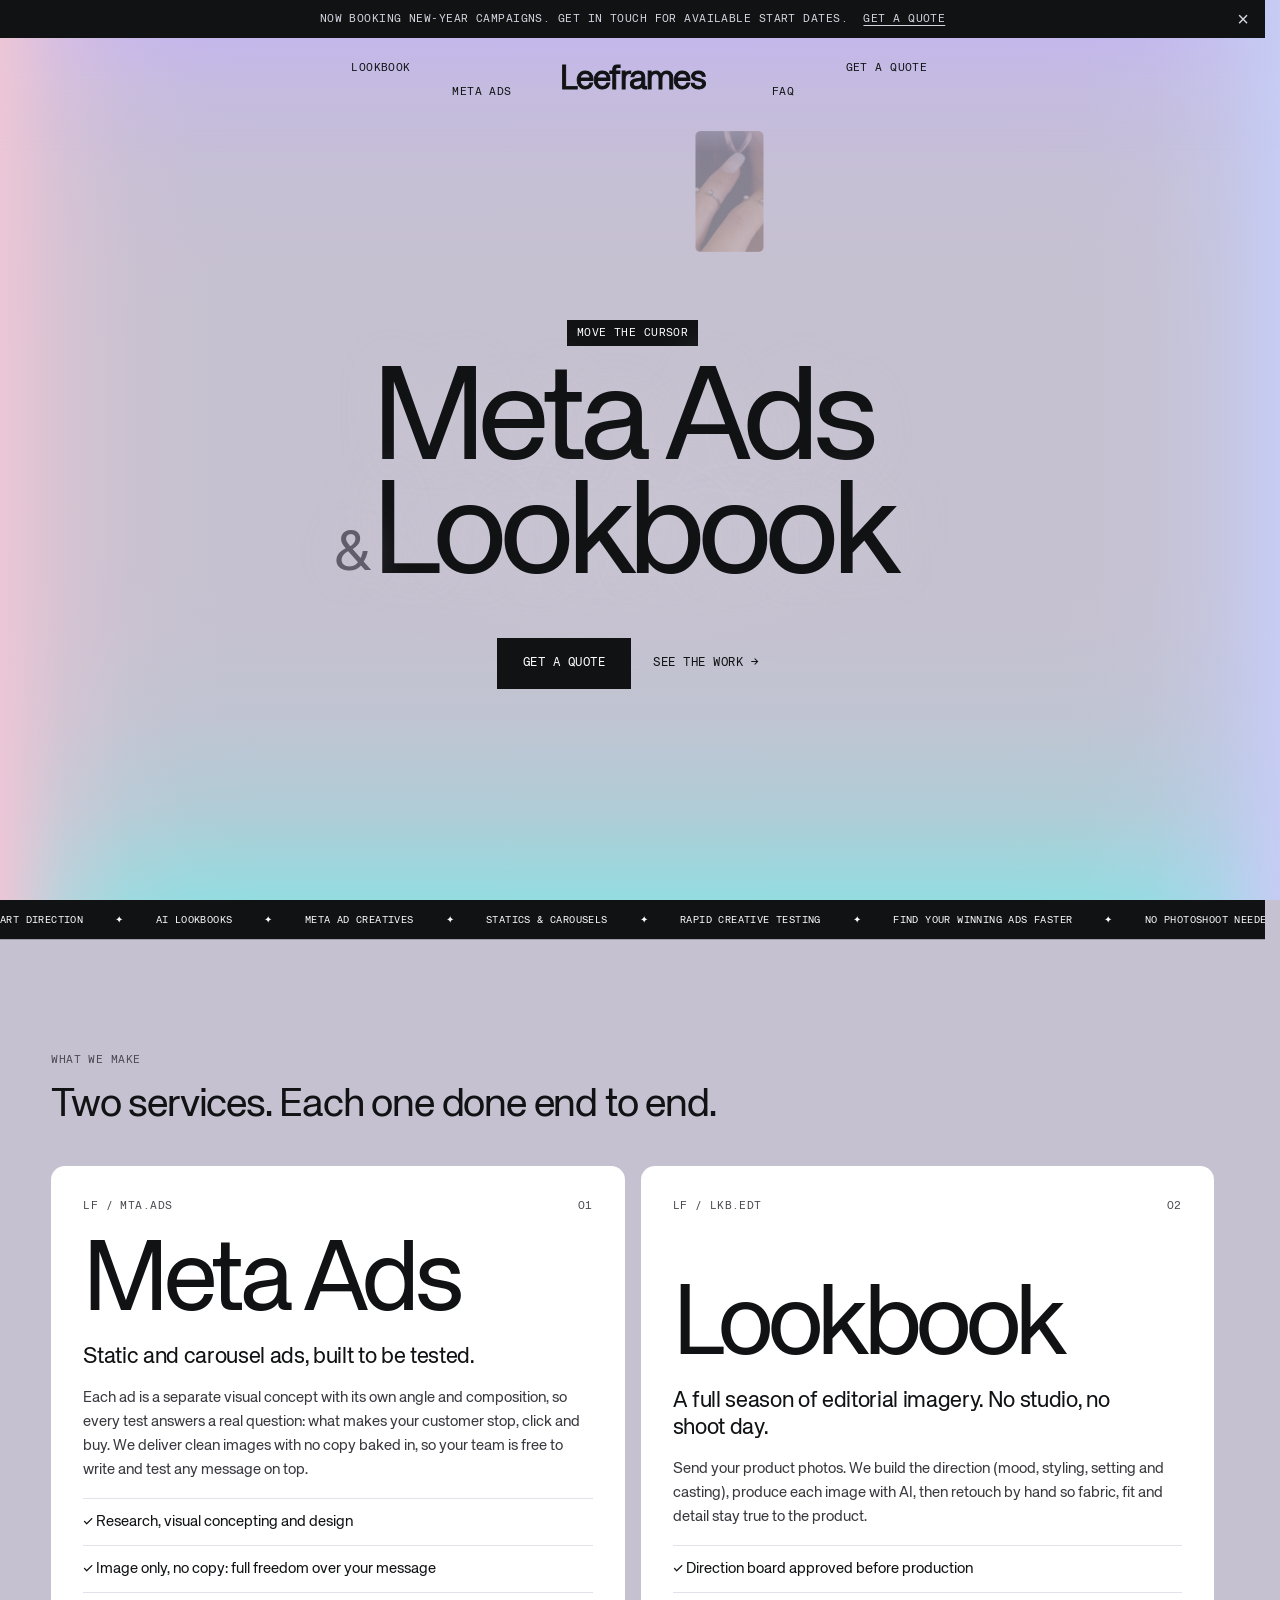
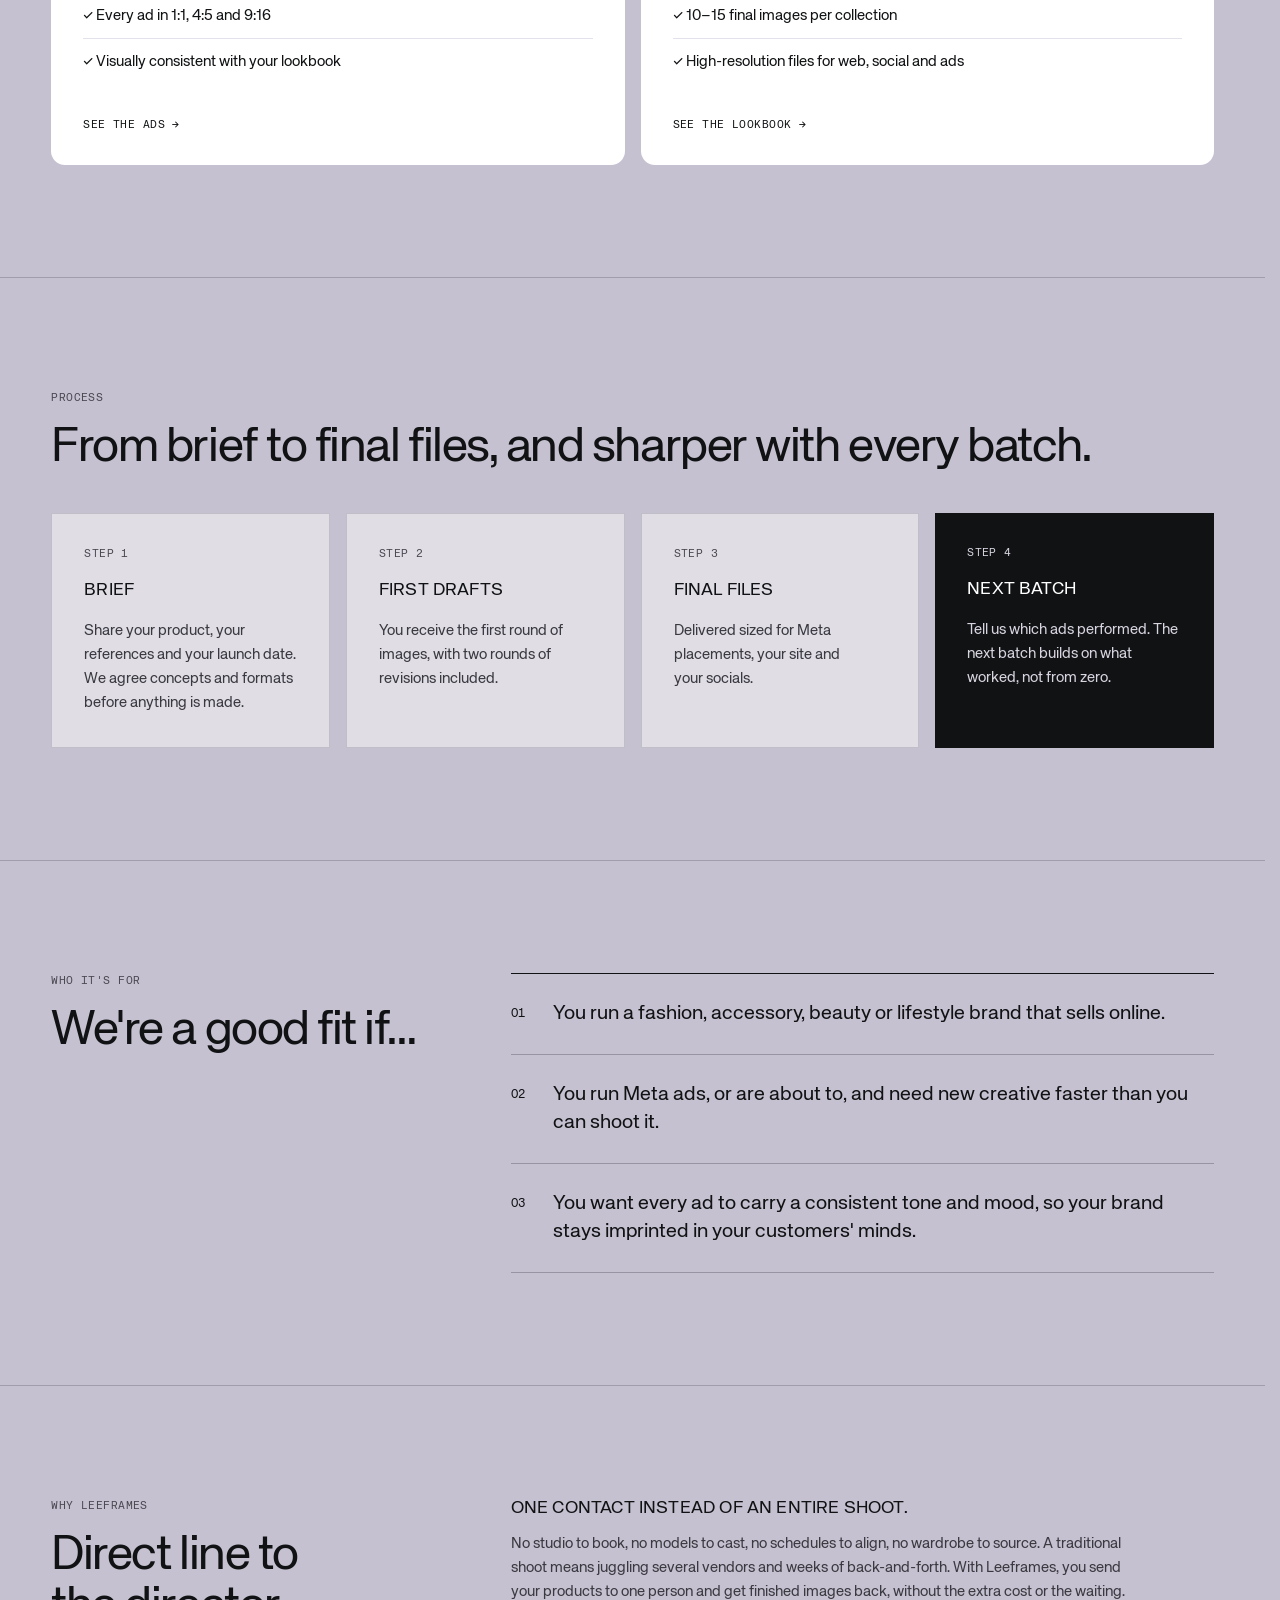
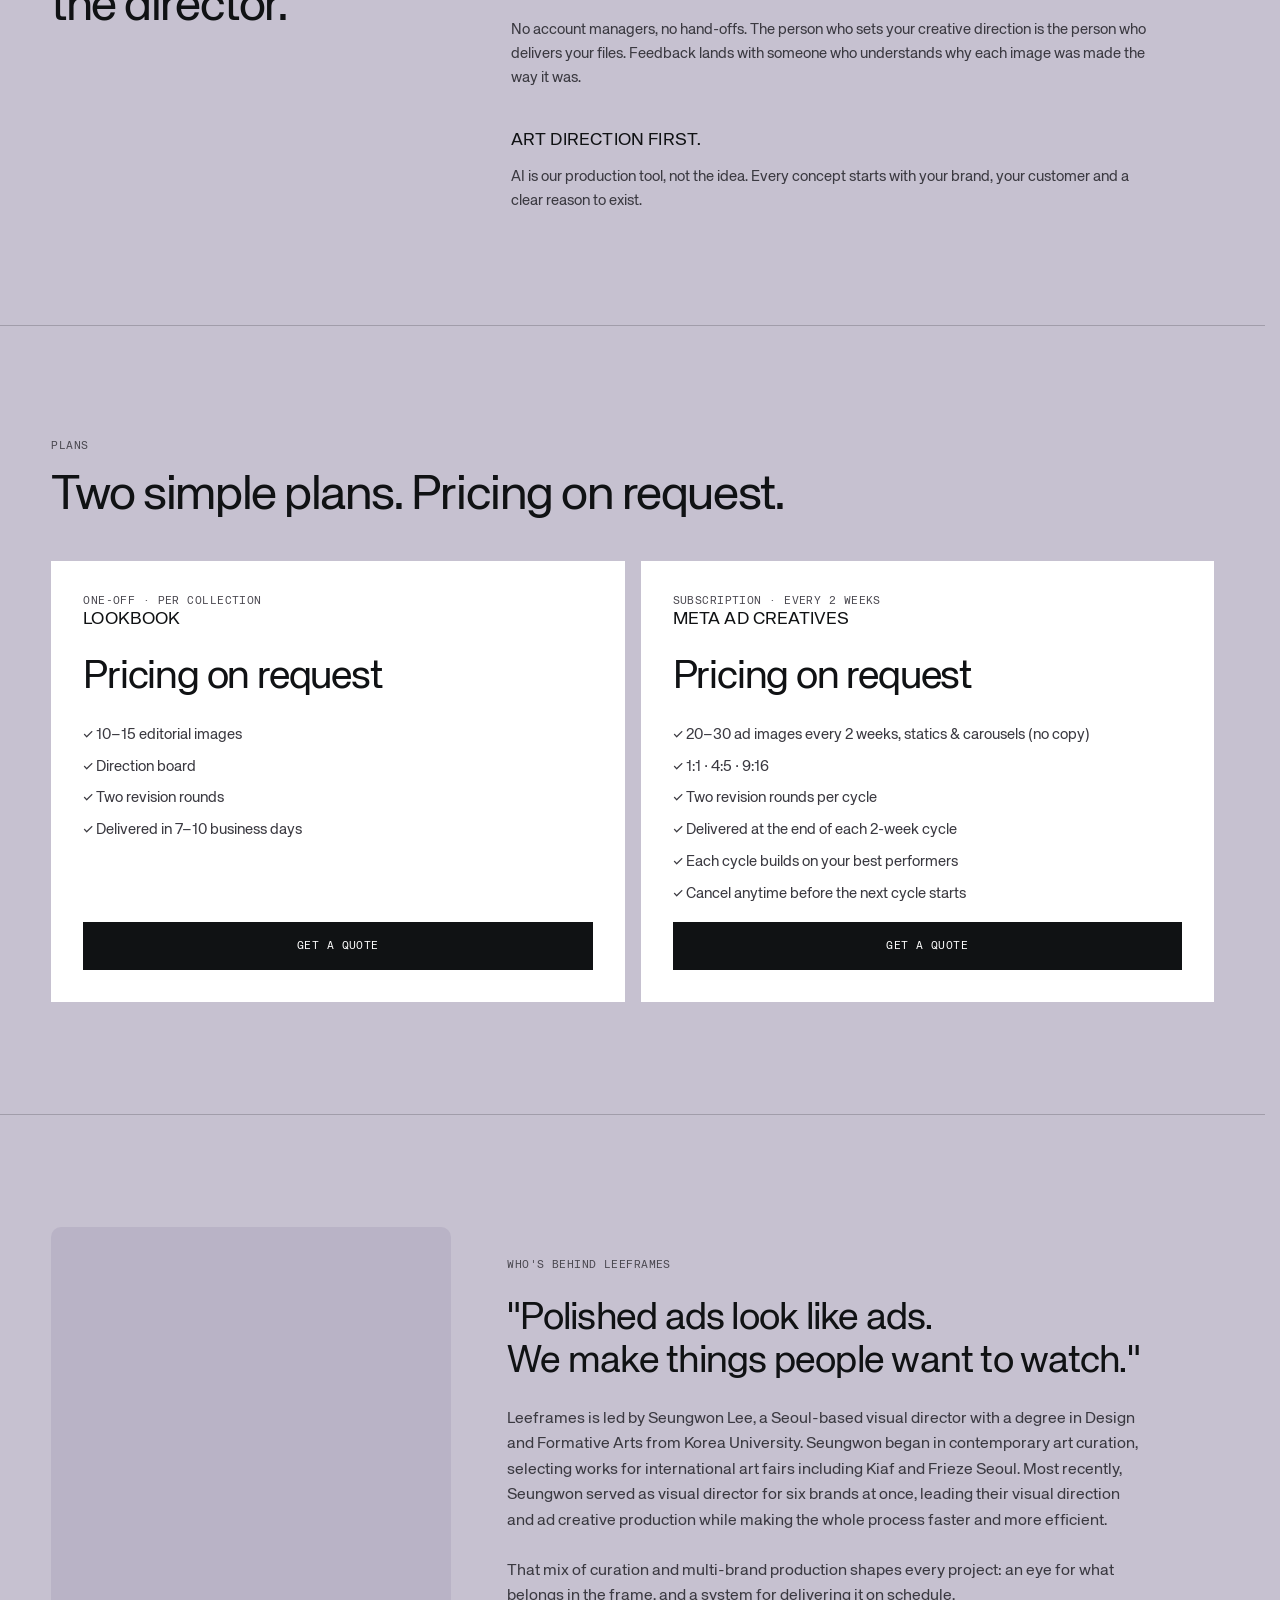
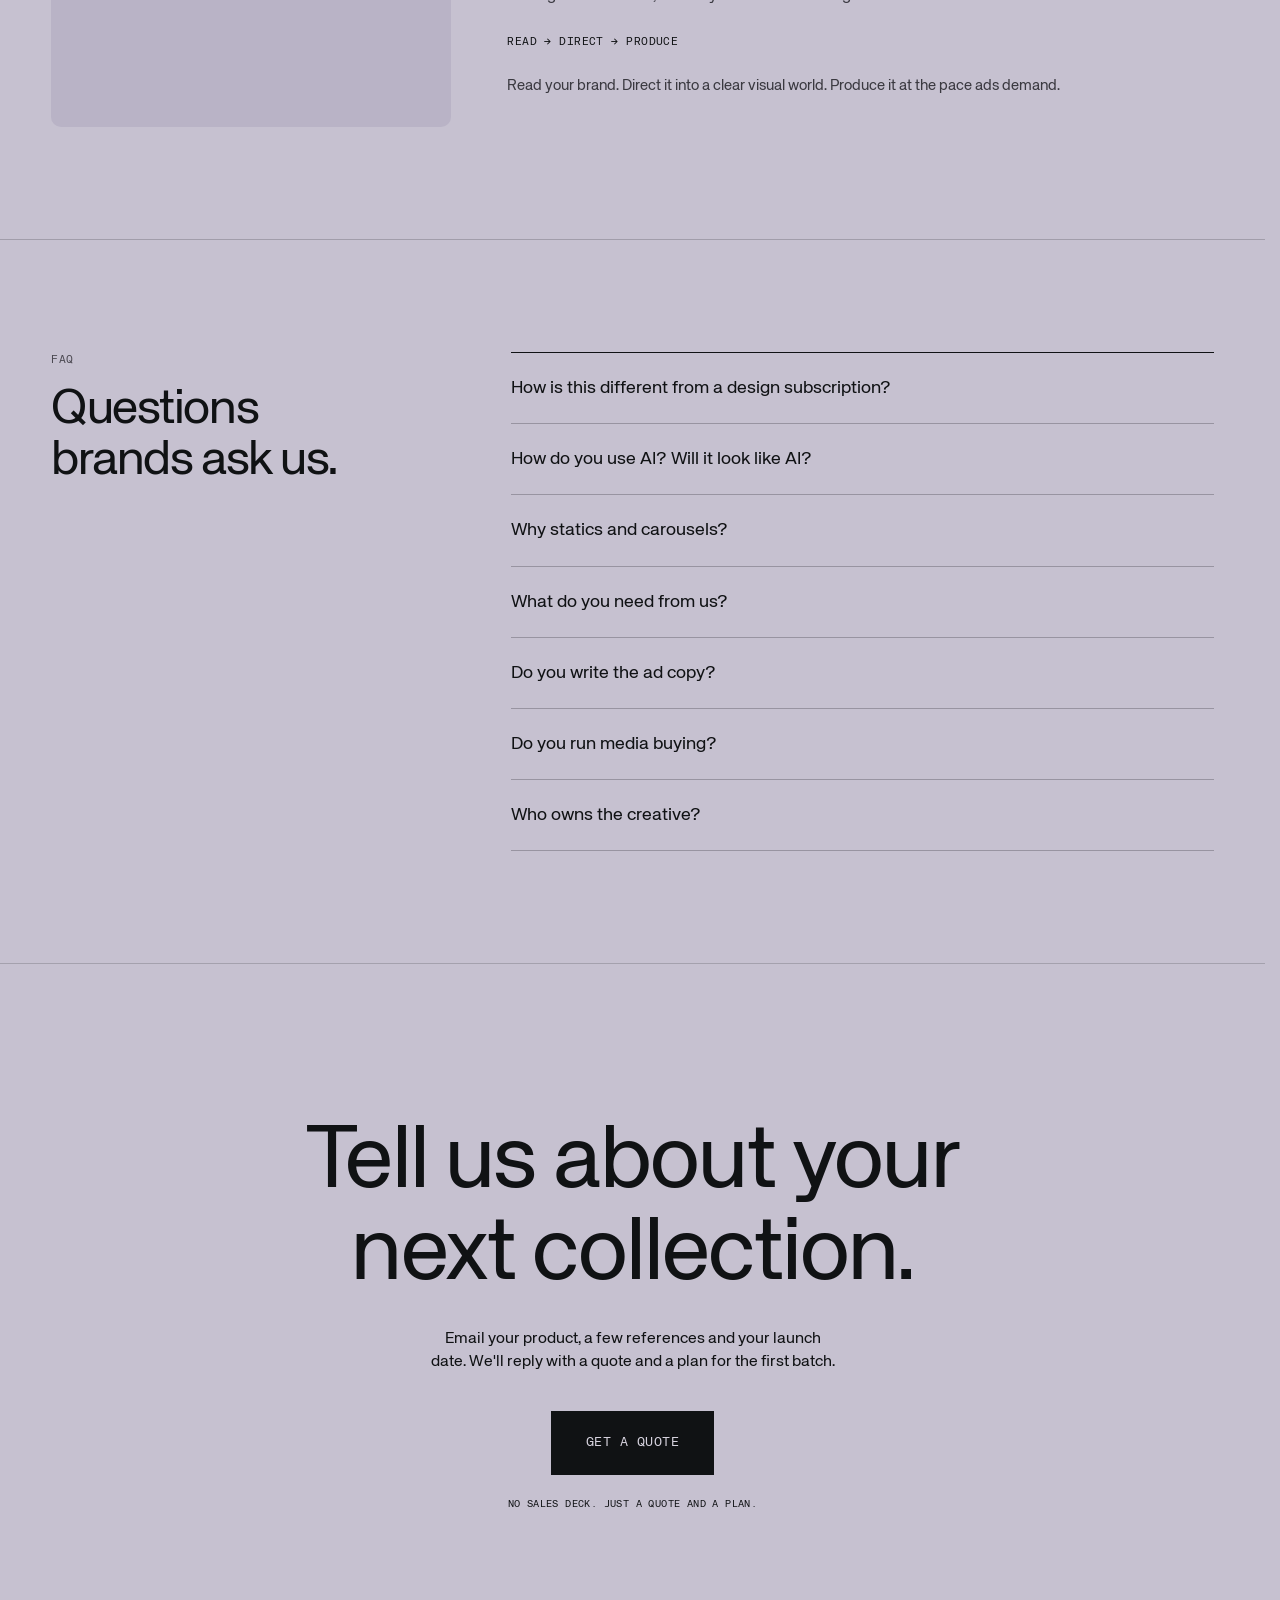
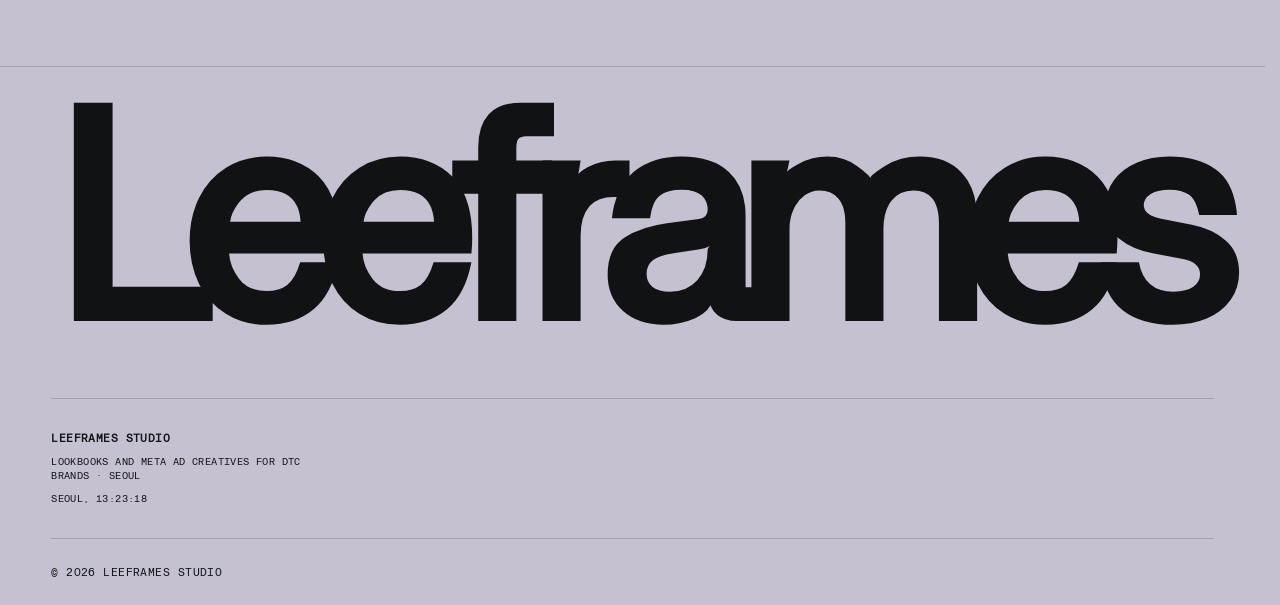
==== commit ad1d3139: "Copy update: final site copy, new Why Leeframes section, two plans without prices, SEO and llms.txt " ====
--- a/index.html
+++ b/index.html
@@ -5,16 +5,16 @@
   <meta name="viewport" content="width=device-width, initial-scale=1">
   <meta http-equiv="Content-Security-Policy" content="default-src 'self'; script-src 'self' https://cdnjs.cloudflare.com; style-src 'self'; style-src-attr 'unsafe-inline'; font-src 'self'; img-src 'self' data: blob:; connect-src 'self'; object-src 'none'; base-uri 'self'; form-action 'self'">
   <meta name="referrer" content="strict-origin-when-cross-origin">
-  <title>Leeframes Studio | Meta Ad Creative &amp; AI Lookbook Studio, Seoul</title>
-  <meta name="description" content="Seoul studio making Meta ad creatives, AI video and lookbooks for DTC fashion and accessory brands, plus the media buying that scales the winners.">
+  <title>Leeframes Studio | AI Lookbooks &amp; Meta Ad Creatives, Seoul</title>
+  <meta name="description" content="Seoul creative studio making art-directed AI lookbooks and Meta ad creatives for DTC fashion, beauty and lifestyle brands.">
   <!-- Search and sharing: canonical address, crawler rules, link previews. Domain lives here and in robots.txt, sitemap.xml, llms.txt -->
   <link rel="canonical" href="https://leeframes.com/">
   <meta name="robots" content="index, follow, max-image-preview:large">
   <meta name="theme-color" content="#D8D4E0">
   <meta property="og:type" content="website">
   <meta property="og:site_name" content="Leeframes Studio">
-  <meta property="og:title" content="Leeframes Studio | Meta Ad Creative &amp; Lookbook Studio">
-  <meta property="og:description" content="Meta ad creatives, AI video and lookbooks for DTC fashion and accessory brands. Seoul.">
+  <meta property="og:title" content="Leeframes Studio | AI Lookbooks &amp; Meta Ad Creatives, Seoul">
+  <meta property="og:description" content="Seoul creative studio making art-directed AI lookbooks and Meta ad creatives for DTC fashion, beauty and lifestyle brands.">
   <meta property="og:url" content="https://leeframes.com/">
   <meta property="og:image" content="https://leeframes.com/images/lookbook/6a-6a-on-beach/cover.jpg">
   <meta property="og:locale" content="en_US">
@@ -30,18 +30,17 @@
         "name": "Leeframes Studio",
         "url": "https://leeframes.com/",
         "image": "https://leeframes.com/images/lookbook/6a-6a-on-beach/cover.jpg",
-        "description": "Performance creative studio in Seoul making Meta ad creatives, AI video and lookbooks for DTC brands, with media buying to scale the winning ads.",
+        "description": "Seoul creative studio making art-directed AI lookbooks and Meta ad creatives for DTC fashion, beauty and lifestyle brands.",
         "foundingDate": "2026",
         "address": { "@type": "PostalAddress", "addressLocality": "Seoul", "addressCountry": "KR" },
         "areaServed": "Worldwide",
-        "knowsAbout": ["Meta ads", "Facebook and Instagram ad creative", "Performance creative", "AI video ads", "AI fashion lookbooks", "UGC and creator ads", "Founder ads", "Static ads", "Media buying", "DTC e-commerce growth"],
+        "knowsAbout": ["Art direction", "AI fashion lookbooks", "Meta ads", "Facebook and Instagram ad creative", "Static ads", "Carousel ads", "Creative testing", "DTC fashion, beauty and lifestyle brands"],
         "hasOfferCatalog": {
           "@type": "OfferCatalog",
           "name": "Services",
           "itemListElement": [
-            { "@type": "Offer", "itemOffered": { "@type": "Service", "name": "Meta ad creative production", "description": "Statics, video, founder ads, creator ads and AI video for Meta (Facebook and Instagram)." } },
-            { "@type": "Offer", "itemOffered": { "@type": "Service", "name": "AI lookbook production", "description": "Brand lookbooks and campaign imagery made with AI, no photoshoot required." } },
-            { "@type": "Offer", "itemOffered": { "@type": "Service", "name": "Media buying", "description": "Running and scaling the winning ads on Meta." } }
+            { "@type": "Offer", "itemOffered": { "@type": "Service", "name": "AI lookbook production", "description": "A full season of editorial imagery, art-directed by hand and produced with AI. No studio, no shoot day." } },
+            { "@type": "Offer", "itemOffered": { "@type": "Service", "name": "Meta ad creatives", "description": "Static and carousel ads for Meta (Facebook and Instagram), image only with no copy, in 1:1, 4:5 and 9:16, delivered every 2 weeks." } }
           ]
         }
       },
@@ -56,11 +55,13 @@
       {
         "@type": "FAQPage",
         "mainEntity": [
-          { "@type": "Question", "name": "How is this different from a design subscription?", "acceptedAnswer": { "@type": "Answer", "text": "A design subscription waits for your requests. We do the research, write the concepts and pick the angles, then make the ads." } },
-          { "@type": "Question", "name": "Why statics and carousels?", "acceptedAnswer": { "@type": "Answer", "text": "They are the fastest way to test a new angle. One concept can become several variations and be tested before a video is even briefed." } },
-          { "@type": "Question", "name": "What do you need from us?", "acceptedAnswer": { "@type": "Answer", "text": "Your website, product photos and a few references. A brief is optional." } },
-          { "@type": "Question", "name": "Do you run media buying too?", "acceptedAnswer": { "@type": "Answer", "text": "Yes. The team that makes the ads also runs and scales them." } },
-          { "@type": "Question", "name": "Do we own the creative?", "acceptedAnswer": { "@type": "Answer", "text": "Yes, everything we make for your account is yours." } }
+          {"@type": "Question", "name": "How is this different from a design subscription?", "acceptedAnswer": {"@type": "Answer", "text": "A design subscription waits for your requests. We do the research, write the concepts and choose the angles, then design the ad visuals. You get ideas, not just production."}},
+          {"@type": "Question", "name": "How do you use AI? Will it look like AI?", "acceptedAnswer": {"@type": "Answer", "text": "AI handles production; the direction, selection and finishing are done by hand. We start from your real product photos, build a direction board you approve, generate and select images against it, then retouch each one to correct details, fabric and fit. Anything that looks off doesn't leave the studio."}},
+          {"@type": "Question", "name": "Why statics and carousels?", "acceptedAnswer": {"@type": "Answer", "text": "They're the fastest way to test a new angle on Meta. One concept can become several variations and be live before a video would be through pre-production."}},
+          {"@type": "Question", "name": "What do you need from us?", "acceptedAnswer": {"@type": "Answer", "text": "Your product photos, your website and a few references. A short brief helps, but we can write one with you."}},
+          {"@type": "Question", "name": "Do you write the ad copy?", "acceptedAnswer": {"@type": "Answer", "text": "No, by design. We deliver clean visuals with no text baked in, so you keep full control of your message and can test any headline on the same image."}},
+          {"@type": "Question", "name": "Do you run media buying?", "acceptedAnswer": {"@type": "Answer", "text": "No. We focus entirely on creative. We work alongside your in-house team or agency, and use your results to shape the next batch."}},
+          {"@type": "Question", "name": "Who owns the creative?", "acceptedAnswer": {"@type": "Answer", "text": "You can use all final files commercially without restriction, and we transfer any rights we hold in them to you."}}
         ]
       }
     ]
@@ -80,7 +81,7 @@
 
 <!-- Announcement bar -->
 <div class="announce" id="announce">
-  <p>New year campaigns start now. Send your brief this week and your first drafts can be ready before January. <a href="quote.html" class="mono-link">Get a quote</a></p>
+  <p>Now booking new-year campaigns. Get in touch for available start dates. <a href="quote.html" class="mono-link">Get a quote</a></p>
   <button class="announce-close" aria-label="Close announcement">×</button>
 </div>
 
@@ -120,8 +121,8 @@
 <!-- Service ticker: two identical groups so translateX(-50%) loops seamlessly -->
 <div class="ticker" aria-hidden="true">
   <div class="ticker-track">
-    <span class="ticker-group"><span>AI Creative Production<i>✦</i></span><span>Performance Marketing<i>✦</i></span><span>Brand Strategy<i>✦</i></span><span>E-commerce Growth<i>✦</i></span><span>No Photoshoots Required<i>✦</i></span><span>48h Delivery<i>✦</i></span><span>AI Creative Production<i>✦</i></span><span>Performance Marketing<i>✦</i></span><span>Brand Strategy<i>✦</i></span><span>E-commerce Growth<i>✦</i></span><span>No Photoshoots Required<i>✦</i></span><span>48h Delivery<i>✦</i></span></span>
-    <span class="ticker-group"><span>AI Creative Production<i>✦</i></span><span>Performance Marketing<i>✦</i></span><span>Brand Strategy<i>✦</i></span><span>E-commerce Growth<i>✦</i></span><span>No Photoshoots Required<i>✦</i></span><span>48h Delivery<i>✦</i></span><span>AI Creative Production<i>✦</i></span><span>Performance Marketing<i>✦</i></span><span>Brand Strategy<i>✦</i></span><span>E-commerce Growth<i>✦</i></span><span>No Photoshoots Required<i>✦</i></span><span>48h Delivery<i>✦</i></span></span>
+    <span class="ticker-group"><span>Art Direction<i>✦</i></span><span>AI Lookbooks<i>✦</i></span><span>Meta Ad Creatives<i>✦</i></span><span>Statics &amp; Carousels<i>✦</i></span><span>Rapid Creative Testing<i>✦</i></span><span>Find Your Winning Ads Faster<i>✦</i></span><span>No Photoshoot Needed<i>✦</i></span><span>Made in Seoul<i>✦</i></span><span>Art Direction<i>✦</i></span><span>AI Lookbooks<i>✦</i></span><span>Meta Ad Creatives<i>✦</i></span><span>Statics &amp; Carousels<i>✦</i></span><span>Rapid Creative Testing<i>✦</i></span><span>Find Your Winning Ads Faster<i>✦</i></span><span>No Photoshoot Needed<i>✦</i></span><span>Made in Seoul<i>✦</i></span></span>
+    <span class="ticker-group"><span>Art Direction<i>✦</i></span><span>AI Lookbooks<i>✦</i></span><span>Meta Ad Creatives<i>✦</i></span><span>Statics &amp; Carousels<i>✦</i></span><span>Rapid Creative Testing<i>✦</i></span><span>Find Your Winning Ads Faster<i>✦</i></span><span>No Photoshoot Needed<i>✦</i></span><span>Made in Seoul<i>✦</i></span><span>Art Direction<i>✦</i></span><span>AI Lookbooks<i>✦</i></span><span>Meta Ad Creatives<i>✦</i></span><span>Statics &amp; Carousels<i>✦</i></span><span>Rapid Creative Testing<i>✦</i></span><span>Find Your Winning Ads Faster<i>✦</i></span><span>No Photoshoot Needed<i>✦</i></span><span>Made in Seoul<i>✦</i></span></span>
   </div>
 </div>
 
@@ -130,7 +131,7 @@
   <div class="lf-sec__inner">
     <div class="lf-sec__head">
       <p class="lf-label">What we make</p>
-      <h2 class="lf-h2">Two things, done properly.</h2>
+      <h2 class="lf-h2">Two services. Each one done end to end.</h2>
     </div>
     <!-- Blind cards: on hover/focus six photo strips rise one after another (left first) and drop back right first.
          Touch screens play it once when the card is 70% in view. Counts in .lf-blind__count come from site-data.js (script.js) -->
@@ -139,11 +140,13 @@
         <div class="lf-blind__photos" aria-hidden="true"><span class="lf-blind__strip"><img src="images/meta/bag/01.jpg" alt="" loading="lazy" decoding="async"></span><span class="lf-blind__strip"><img src="images/meta/necklace/02.jpg" alt="" loading="lazy" decoding="async"></span><span class="lf-blind__strip"><img src="images/meta/ring-k/02.jpg" alt="" loading="lazy" decoding="async"></span><span class="lf-blind__strip"><img src="images/meta/ring-foreign/07.jpg" alt="" loading="lazy" decoding="async"></span><span class="lf-blind__strip"><img src="images/meta/slippers/01.jpg" alt="" loading="lazy" decoding="async"></span><span class="lf-blind__strip"><img src="images/meta/etc/05.jpg" alt="" loading="lazy" decoding="async"></span><p class="lf-blind__count" data-count="meta"></p></div>
         <div class="lf-blind__top lf-label"><span>LF / MTA.ADS</span><span>01</span></div>
         <h3 class="lf-blind__name">Meta Ads</h3>
-        <p class="lf-blind__desc">Statics and carousels built to be tested.</p>
+        <p class="lf-blind__desc">Static and carousel ads, built to be tested.</p>
+        <p class="lf-text lf-blind__body">Each ad is a separate visual concept with its own angle and composition, so every test answers a real question: what makes your customer stop, click and buy. We deliver clean images with no copy baked in, so your team is free to write and test any message on top.</p>
         <ul class="lf-list lf-list--ruled lf-blind__list">
-          <li>✓ Research, concept, copy and design included</li>
+          <li>✓ Research, visual concepting and design</li>
+          <li>✓ Image only, no copy: full freedom over your message</li>
           <li>✓ Every ad in 1:1, 4:5 and 9:16</li>
-          <li>✓ Built from your lookbook's visual language</li>
+          <li>✓ Visually consistent with your lookbook</li>
         </ul>
         <p class="lf-label lf-card__go">See the ads →</p>
       </a>
@@ -151,11 +154,12 @@
         <div class="lf-blind__photos" aria-hidden="true"><span class="lf-blind__strip"><img src="images/lookbook/6a-6a-on-beach/cover.jpg" alt="" loading="lazy" decoding="async"></span><span class="lf-blind__strip"><img src="images/lookbook/6a-cool-goth/cover.jpg" alt="" loading="lazy" decoding="async"></span><span class="lf-blind__strip"><img src="images/lookbook/6a-rock-festa/cover.jpg" alt="" loading="lazy" decoding="async"></span><span class="lf-blind__strip"><img src="images/lookbook/akoihaus-housewear/cover.jpg" alt="" loading="lazy" decoding="async"></span><span class="lf-blind__strip"><img src="images/lookbook/cleartype-identity/cover.jpg" alt="" loading="lazy" decoding="async"></span><span class="lf-blind__strip"><img src="images/lookbook/coffery-cobalt/cover.jpg" alt="" loading="lazy" decoding="async"></span><p class="lf-blind__count" data-count="lookbook"></p></div>
         <div class="lf-blind__top lf-label"><span>LF / LKB.EDT</span><span>02</span></div>
         <h3 class="lf-blind__name">Lookbook</h3>
-        <p class="lf-blind__desc">A season of editorial images, no studio.</p>
+        <p class="lf-blind__desc">A full season of editorial imagery. No studio, no shoot day.</p>
+        <p class="lf-text lf-blind__body">Send your product photos. We build the direction (mood, styling, setting and casting), produce each image with AI, then retouch by hand so fabric, fit and detail stay true to the product.</p>
         <ul class="lf-list lf-list--ruled lf-blind__list">
-          <li>✓ [N] final images per collection</li>
-          <li>✓ Direction board before production</li>
-          <li>✓ Sized for your site, socials and print</li>
+          <li>✓ Direction board approved before production</li>
+          <li>✓ 10–15 final images per collection</li>
+          <li>✓ High-resolution files for web, social and ads</li>
         </ul>
         <p class="lf-label lf-card__go">See the lookbook →</p>
       </a>
@@ -167,29 +171,29 @@
 <section id="process" class="lf-sec">
   <div class="lf-sec__inner">
     <div class="lf-sec__head">
-      <p class="lf-label">Process — The playbook</p>
-      <h2 class="lf-h2">Brief to final files.<br>Better every batch.</h2>
+      <p class="lf-label">Process</p>
+      <h2 class="lf-h2">From brief to final files, and sharper with every batch.</h2>
     </div>
     <div class="lf-grid lf-grid--4">
       <div class="lf-card lf-card--glass">
         <p class="lf-label">Step 1</p>
         <h3 class="lf-h4">Brief</h3>
-        <p class="lf-text">Send your product, the look you want and a few references. We agree the concepts and formats before anything is made.</p>
+        <p class="lf-text">Share your product, your references and your launch date. We agree concepts and formats before anything is made.</p>
       </div>
       <div class="lf-card lf-card--glass">
         <p class="lf-label">Step 2</p>
         <h3 class="lf-h4">First drafts</h3>
-        <p class="lf-text">We deliver the first round of lookbook images and ad creatives. You review them and tell us what to change.</p>
+        <p class="lf-text">You receive the first round of images, with two rounds of revisions included.</p>
       </div>
       <div class="lf-card lf-card--glass">
         <p class="lf-label">Step 3</p>
         <h3 class="lf-h4">Final files</h3>
-        <p class="lf-text">We apply your feedback and hand over final files, sized for Meta placements, your site and your socials.</p>
+        <p class="lf-text">Delivered sized for Meta placements, your site and your socials.</p>
       </div>
       <div class="lf-card lf-card--dark">
-        <p class="lf-label">Step 4 · Repeat</p>
+        <p class="lf-label">Step 4</p>
         <h3 class="lf-h4">Next batch</h3>
-        <p class="lf-text">Tell us which ads won. The next batch builds on those angles instead of starting from zero.</p>
+        <p class="lf-text">Tell us which ads performed. The next batch builds on what worked, not from zero.</p>
       </div>
     </div>
   </div>
@@ -200,14 +204,35 @@
   <div class="lf-sec__inner lf-sec__inner--split">
     <div class="lf-sec__head">
       <p class="lf-label">Who it's for</p>
-      <h2 class="lf-h2">We're a match if…</h2>
+      <h2 class="lf-h2">We're a good fit if…</h2>
     </div>
     <div class="lf-sec__body">
       <ol class="lf-fit">
         <li><span>01</span><span>You run a fashion, accessory, beauty or lifestyle brand that sells online.</span></li>
         <li><span>02</span><span>You run Meta ads, or are about to, and need new creative faster than you can shoot it.</span></li>
-        <li><span>03</span><span>You want your ads to look like your brand, not like a template.</span></li>
+        <li><span>03</span><span>You want every ad to carry a consistent tone and mood, so your brand stays imprinted in your customers' minds.</span></li>
       </ol>
+    </div>
+  </div>
+</section>
+
+<!-- ============ WHY LEEFRAMES ============ -->
+<section id="why" class="lf-sec">
+  <div class="lf-sec__inner lf-sec__inner--split">
+    <div class="lf-sec__head">
+      <p class="lf-label">Why Leeframes</p>
+      <h2 class="lf-h2">Direct line to the director.</h2>
+    </div>
+    <div class="lf-sec__body lf-why">
+      <div class="lf-why__item">
+        <h3 class="lf-h4">One contact instead of an entire shoot.</h3>
+        <p class="lf-text">No studio to book, no models to cast, no schedules to align, no wardrobe to source. A traditional shoot means juggling several vendors and weeks of back-and-forth. With Leeframes, you send your products to one person and get finished images back, without the extra cost or the waiting.</p>
+        <p class="lf-text">No account managers, no hand-offs. The person who sets your creative direction is the person who delivers your files. Feedback lands with someone who understands why each image was made the way it was.</p>
+      </div>
+      <div class="lf-why__item">
+        <h3 class="lf-h4">Art direction first.</h3>
+        <p class="lf-text">AI is our production tool, not the idea. Every concept starts with your brand, your customer and a clear reason to exist.</p>
+      </div>
     </div>
   </div>
 </section>
@@ -217,47 +242,38 @@
   <div class="lf-sec__inner">
     <div class="lf-sec__head">
       <p class="lf-label">Plans</p>
-      <h2 class="lf-h2">Clear plans. No lock-in.</h2>
-    </div>
-    <div class="lf-grid lf-grid--3">
+      <h2 class="lf-h2">Two simple plans. Pricing on request.</h2>
+    </div>
+    <div class="lf-grid lf-grid--2">
       <article class="lf-card lf-card--white">
         <div>
-          <p class="lf-label">Per collection</p>
+          <p class="lf-label">One-off · Per collection</p>
           <h3 class="lf-h4">Lookbook</h3>
         </div>
-        <p class="lf-price">[YOUR PRICE]</p>
+        <p class="lf-price">Pricing on request</p>
         <ul class="lf-list lf-list--plain">
-          <li>✓ [N] editorial images</li>
+          <li>✓ 10–15 editorial images</li>
           <li>✓ Direction board</li>
-          <li>✓ Delivered in [N] days</li>
+          <li>✓ Two revision rounds</li>
+          <li>✓ Delivered in 7–10 business days</li>
         </ul>
         <a class="lf-btn" href="quote.html">Get a quote</a>
       </article>
       <article class="lf-card lf-card--white">
         <div>
-          <p class="lf-label">One-off · No subscription</p>
+          <p class="lf-label">Subscription · Every 2 weeks</p>
           <h3 class="lf-h4">Meta ad creatives</h3>
         </div>
-        <p class="lf-price">[YOUR PRICE]</p>
+        <p class="lf-price">Pricing on request</p>
         <ul class="lf-list lf-list--plain">
-          <li>✓ Up to [N] statics &amp; carousels</li>
+          <li>✓ 20–30 ad images every 2 weeks, statics &amp; carousels (no copy)</li>
           <li>✓ 1:1 · 4:5 · 9:16</li>
-          <li>✓ Delivered in [N] days</li>
+          <li>✓ Two revision rounds per cycle</li>
+          <li>✓ Delivered at the end of each 2-week cycle</li>
+          <li>✓ Each cycle builds on your best performers</li>
+          <li>✓ Cancel anytime before the next cycle starts</li>
         </ul>
         <a class="lf-btn" href="quote.html">Get a quote</a>
-      </article>
-      <article class="lf-card lf-card--dark">
-        <div>
-          <p class="lf-label">Monthly · Cancel anytime</p>
-          <h3 class="lf-h4">Creative partner</h3>
-        </div>
-        <p class="lf-price">Priced on a call</p>
-        <ul class="lf-list lf-list--plain">
-          <li>✓ Dedicated strategist</li>
-          <li>✓ Priority delivery</li>
-          <li>✓ Next batch built on your winners</li>
-        </ul>
-        <a class="lf-btn lf-btn--light" href="quote.html">Get a quote</a>
       </article>
     </div>
   </div>
@@ -273,8 +289,10 @@
       <div class="lf-about__text">
         <p class="lf-label">Who's behind Leeframes</p>
         <p class="lf-quote">"Polished ads look like ads.<br>We make things people want to watch."</p>
-        <p class="lf-text" style="font-size:16px">Leeframes Studio is run by Seungwon Lee, an art director trained in Design and Formative Arts at Korea University. Before the studio, Seungwon worked in gallery curation, including running a booth at EXPO Chicago. One person directs your account from first concept to final file.</p>
-        <p class="lf-label" style="color:var(--ink)">Decode → Translate → Produce</p>
+        <p class="lf-text" style="font-size:16px">Leeframes is led by Seungwon Lee, a Seoul-based visual director with a degree in Design and Formative Arts from Korea University. Seungwon began in contemporary art curation, selecting works for international art fairs including Kiaf and Frieze Seoul. Most recently, Seungwon served as visual director for six brands at once, leading their visual direction and ad creative production while making the whole process faster and more efficient.</p>
+        <p class="lf-text" style="font-size:16px">That mix of curation and multi-brand production shapes every project: an eye for what belongs in the frame, and a system for delivering it on schedule.</p>
+        <p class="lf-label" style="color:var(--ink)">Read → Direct → Produce</p>
+        <p class="lf-text">Read your brand. Direct it into a clear visual world. Produce it at the pace ads demand.</p>
       </div>
     </div>
   </div>
@@ -284,33 +302,37 @@
 <section id="faq" class="lf-sec">
   <div class="lf-sec__inner lf-sec__inner--split">
     <div class="lf-sec__head">
-      <p class="lf-label">Straight answers</p>
+      <p class="lf-label">FAQ</p>
       <h2 class="lf-h2">Questions<br>brands ask us.</h2>
     </div>
     <div class="lf-sec__body lf-faq">
       <details>
         <summary>How is this different from a design subscription?</summary>
-        <p class="lf-text">A design subscription waits for your requests. We do the research, write the concepts and pick the angles, then make the ads.</p>
+        <p class="lf-text">A design subscription waits for your requests. We do the research, write the concepts and choose the angles, then design the ad visuals. You get ideas, not just production.</p>
       </details>
       <details>
         <summary>How do you use AI? Will it look like AI?</summary>
-        <p class="lf-text">[Describe your workflow: what AI generates, what you art-direct and retouch by hand, and how product details stay accurate.]</p>
+        <p class="lf-text">AI handles production; the direction, selection and finishing are done by hand. We start from your real product photos, build a direction board you approve, generate and select images against it, then retouch each one to correct details, fabric and fit. Anything that looks off doesn't leave the studio.</p>
       </details>
       <details>
         <summary>Why statics and carousels?</summary>
-        <p class="lf-text">They are the fastest way to test a new angle. One concept can become several variations and be tested before a video is even briefed.</p>
+        <p class="lf-text">They're the fastest way to test a new angle on Meta. One concept can become several variations and be live before a video would be through pre-production.</p>
       </details>
       <details>
         <summary>What do you need from us?</summary>
-        <p class="lf-text">Your website, product photos and a few references. A brief is optional.</p>
-      </details>
-      <details>
-        <summary>Do you run media buying too?</summary>
-        <p class="lf-text">Yes. The team that makes the ads also runs and scales them.</p>
-      </details>
-      <details>
-        <summary>Do we own the creative?</summary>
-        <p class="lf-text">Yes, everything we make for your account is yours.</p>
+        <p class="lf-text">Your product photos, your website and a few references. A short brief helps, but we can write one with you.</p>
+      </details>
+      <details>
+        <summary>Do you write the ad copy?</summary>
+        <p class="lf-text">No, by design. We deliver clean visuals with no text baked in, so you keep full control of your message and can test any headline on the same image.</p>
+      </details>
+      <details>
+        <summary>Do you run media buying?</summary>
+        <p class="lf-text">No. We focus entirely on creative. We work alongside your in-house team or agency, and use your results to shape the next batch.</p>
+      </details>
+      <details>
+        <summary>Who owns the creative?</summary>
+        <p class="lf-text">You can use all final files commercially without restriction, and we transfer any rights we hold in them to you.</p>
       </details>
     </div>
   </div>
@@ -319,8 +341,8 @@
 <!-- Final CTA -->
 <section class="final-cta line" id="cta">
   <div class="container">
-    <h2 class="huge">Great ads can turn your business around <span class="dim">in a week.</span></h2>
-    <p class="body">Email us your product and a few references. We'll reply with a quote and what we'd make first.</p>
+    <h2 class="huge">Tell us about your next collection.</h2>
+    <p class="body">Email your product, a few references and your launch date. We'll reply with a quote and a plan for the first batch.</p>
     <a href="quote.html" class="btn btn-white btn-lg">Get a quote</a>
     <p class="mono small">No sales deck. Just a quote and a plan.</p>
   </div>
@@ -335,11 +357,11 @@
     <div class="footer-grid">
       <div>
         <p class="mono"><b>Leeframes Studio</b></p>
-        <p class="mono small">Performance creative and Meta ads for DTC</p>
+        <p class="mono small">Lookbooks and Meta ad creatives for DTC brands · Seoul</p>
         <p class="mono small" id="clock">--:--:--</p>
       </div>
     </div>
-    <div class="footer-bottom mono"><span>© 2026 Leeframes Studio</span><span>Seoul · DTC performance creative since 2026</span></div>
+    <div class="footer-bottom mono"><span>© 2026 Leeframes Studio</span></div>
   </div>
 </footer>
 
--- a/styles.css
+++ b/styles.css
@@ -517,13 +517,14 @@
 @media (hover: hover) {
   .lf-blind:hover .lf-blind__strip { transform: translateY(0); transition-delay: calc(var(--i) * .045s); }
   .lf-blind:hover .lf-blind__name, .lf-blind:hover .lf-blind__top, .lf-blind:hover .lf-card__go { color: #fff; text-shadow: 0 2px 24px rgba(0, 0, 0, .35); }
-  .lf-blind:hover .lf-blind__desc, .lf-blind:hover .lf-blind__list { opacity: 0; }
+  .lf-blind:hover .lf-blind__desc, .lf-blind:hover .lf-blind__list, .lf-blind:hover .lf-blind__body { opacity: 0; }
   .lf-blind:hover .lf-blind__count { opacity: 1; transition-delay: .35s; }
 }
 .lf-blind:focus-visible .lf-blind__strip, .lf-blind.is-open .lf-blind__strip { transform: translateY(0); transition-delay: calc(var(--i) * .045s); }
 .lf-blind:focus-visible .lf-blind__name, .lf-blind.is-open .lf-blind__name, .lf-blind:focus-visible .lf-blind__top, .lf-blind.is-open .lf-blind__top,
 .lf-blind:focus-visible .lf-card__go, .lf-blind.is-open .lf-card__go { color: #fff; text-shadow: 0 2px 24px rgba(0, 0, 0, .35); }
-.lf-blind:focus-visible .lf-blind__desc, .lf-blind.is-open .lf-blind__desc, .lf-blind:focus-visible .lf-blind__list, .lf-blind.is-open .lf-blind__list { opacity: 0; }
+.lf-blind:focus-visible .lf-blind__desc, .lf-blind.is-open .lf-blind__desc, .lf-blind:focus-visible .lf-blind__list, .lf-blind.is-open .lf-blind__list,
+.lf-blind:focus-visible .lf-blind__body, .lf-blind.is-open .lf-blind__body { opacity: 0; }
 .lf-blind:focus-visible .lf-blind__count, .lf-blind.is-open .lf-blind__count { opacity: 1; transition-delay: .35s; }
 @media (max-width: 760px) { .lf-blind { padding: 24px; } .lf-blind__count { left: 24px; bottom: 52px; } }
 
@@ -590,6 +591,9 @@
 .lf-faq details { border-bottom: 1px solid rgba(16, 18, 20, 0.25); padding: 22px 0; }
 .lf-faq summary { cursor: pointer; list-style: none; font-size: 18px; }
 .lf-faq summary::-webkit-details-marker { display: none; }
+/* Why Leeframes: stacked points, each a small heading and its paragraphs */
+.lf-why { display: flex; flex-direction: column; gap: 40px; }
+.lf-why__item { display: flex; flex-direction: column; gap: 14px; }
 .lf-faq details p { margin: 14px 0 0; max-width: var(--text-max); }
 
 @media (max-width: 640px) {
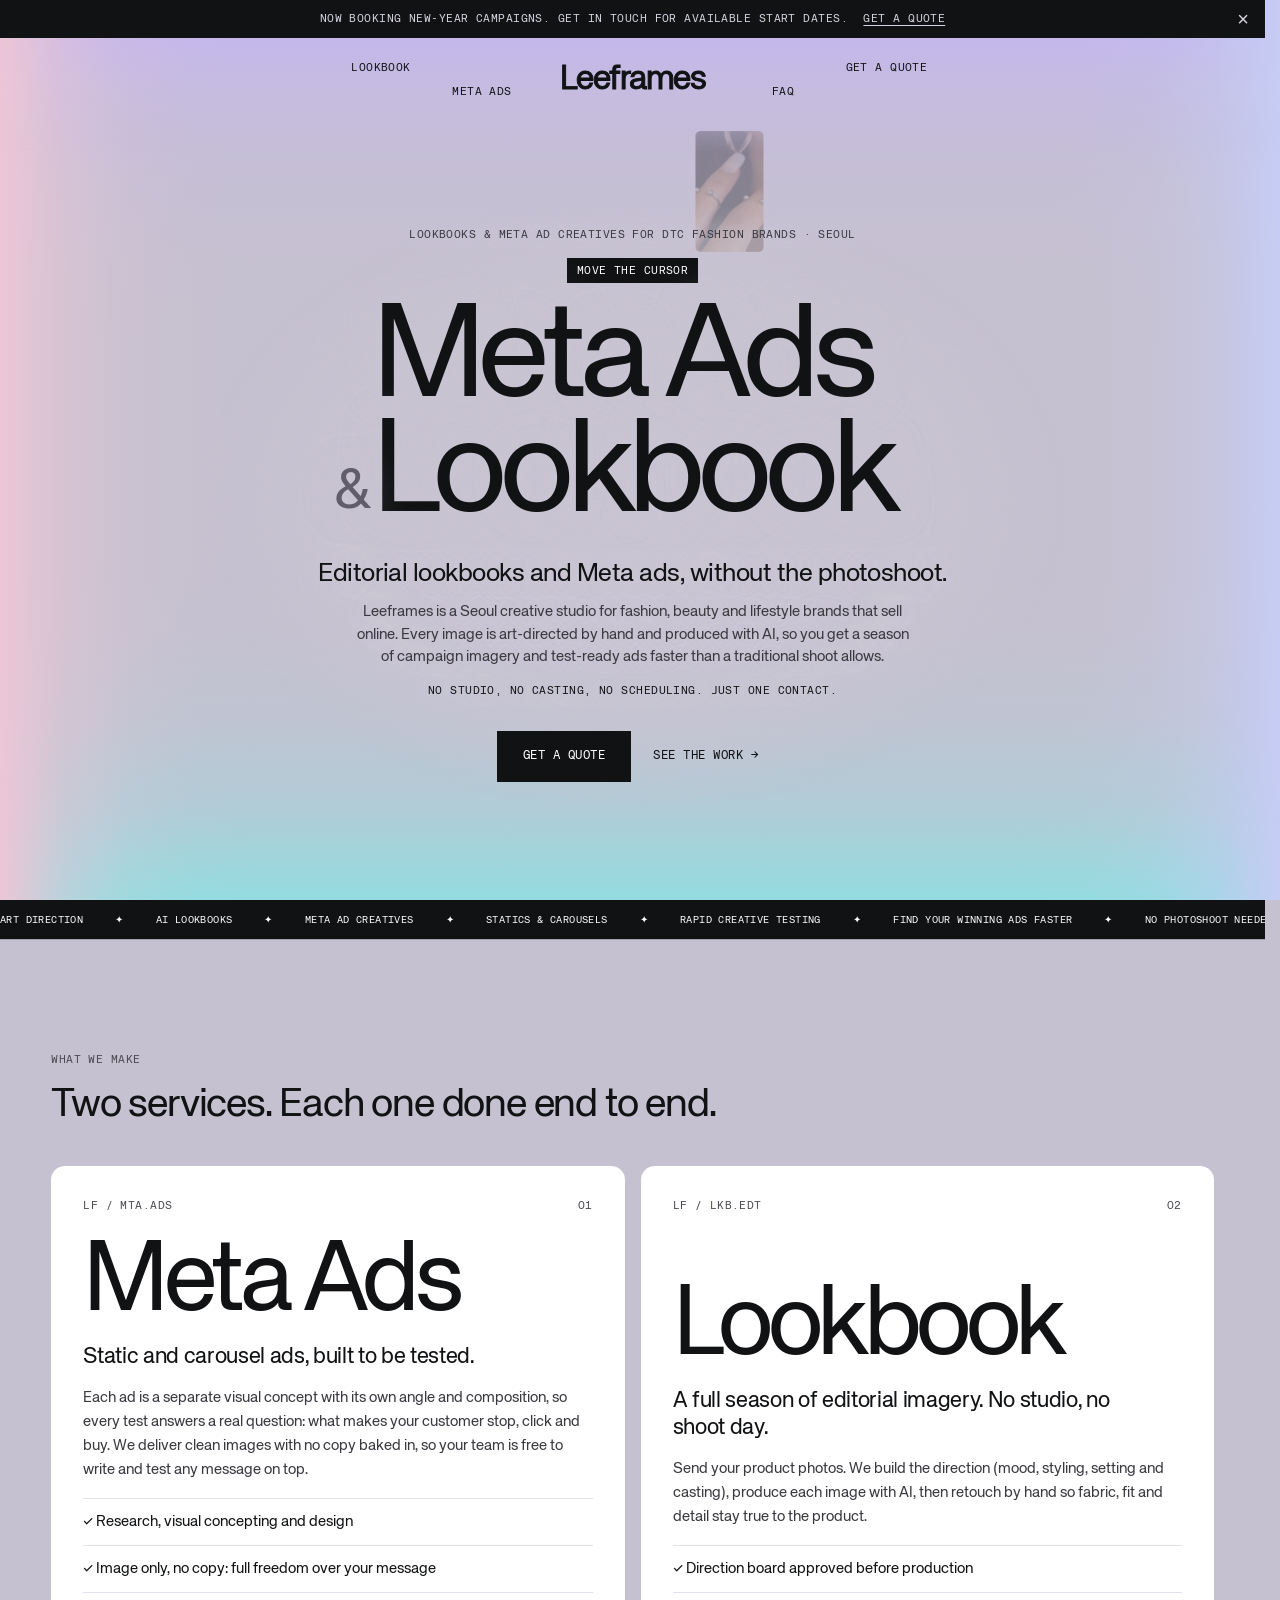
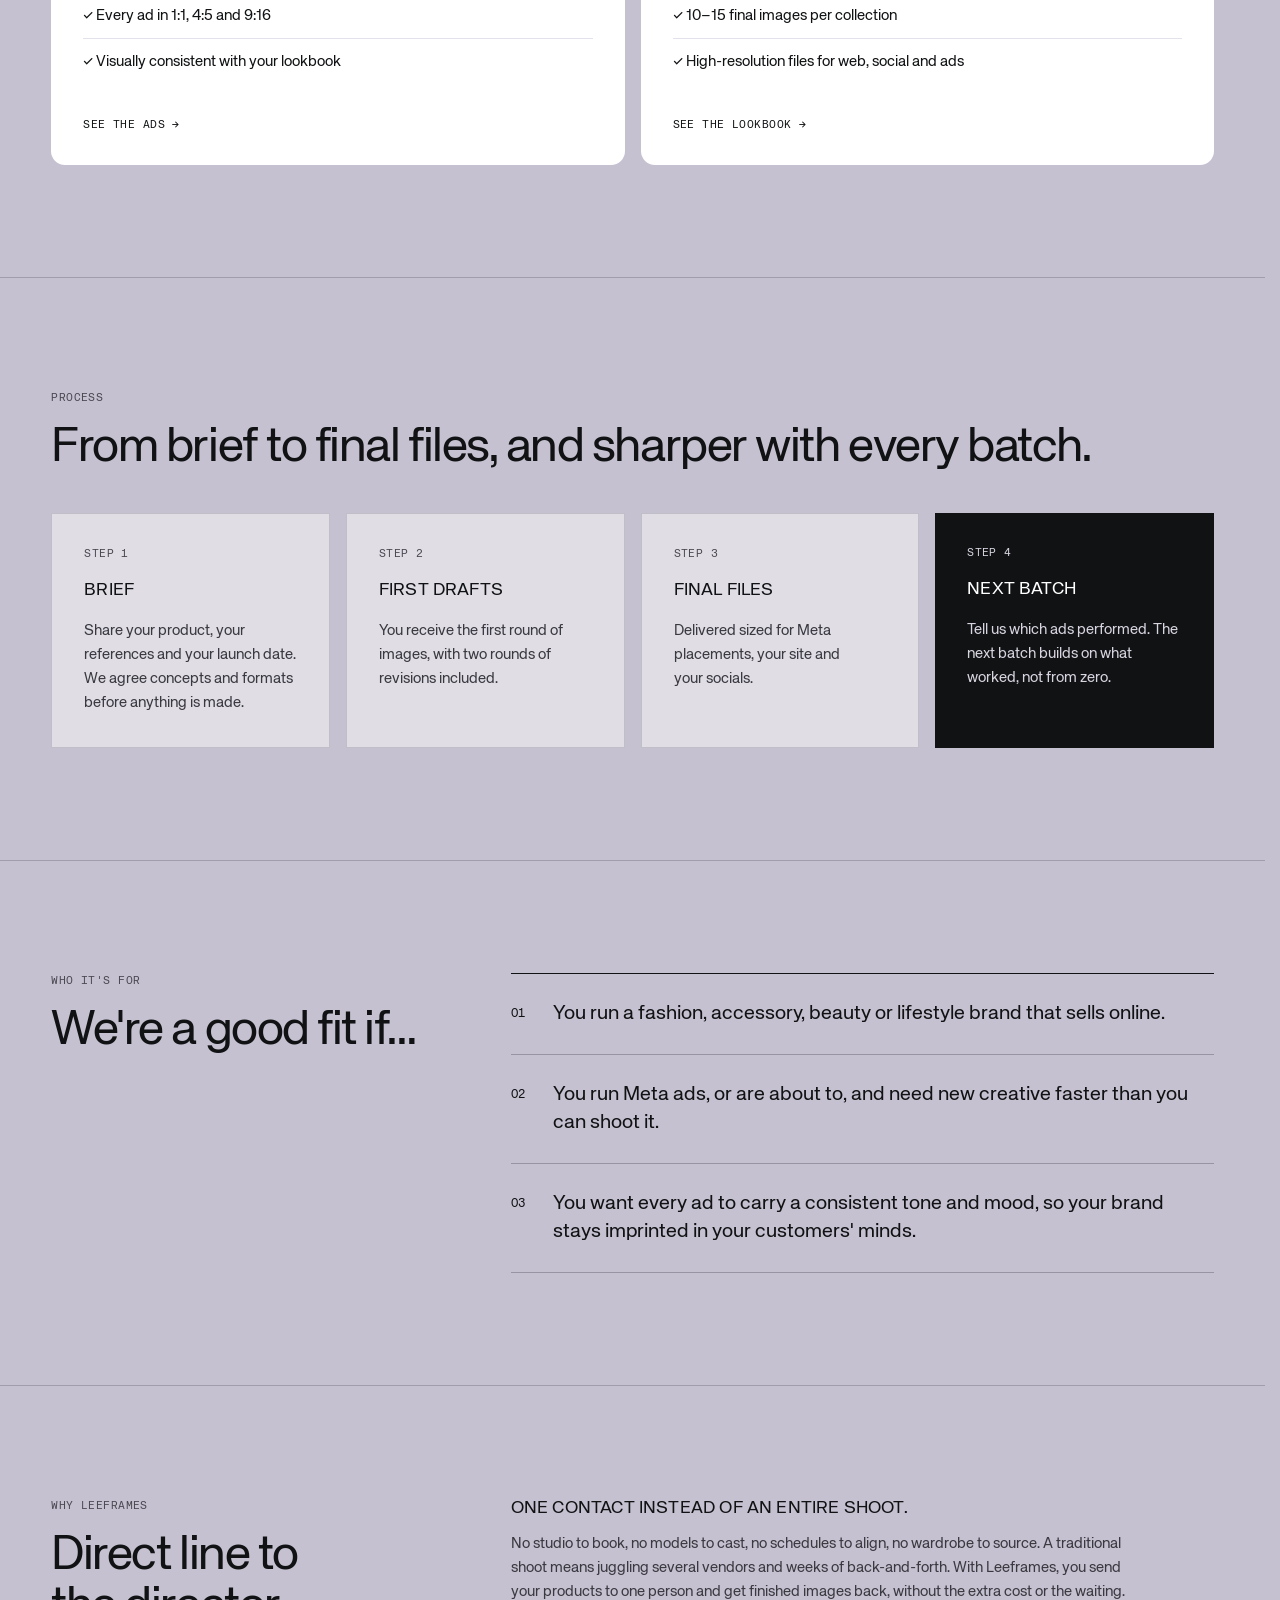
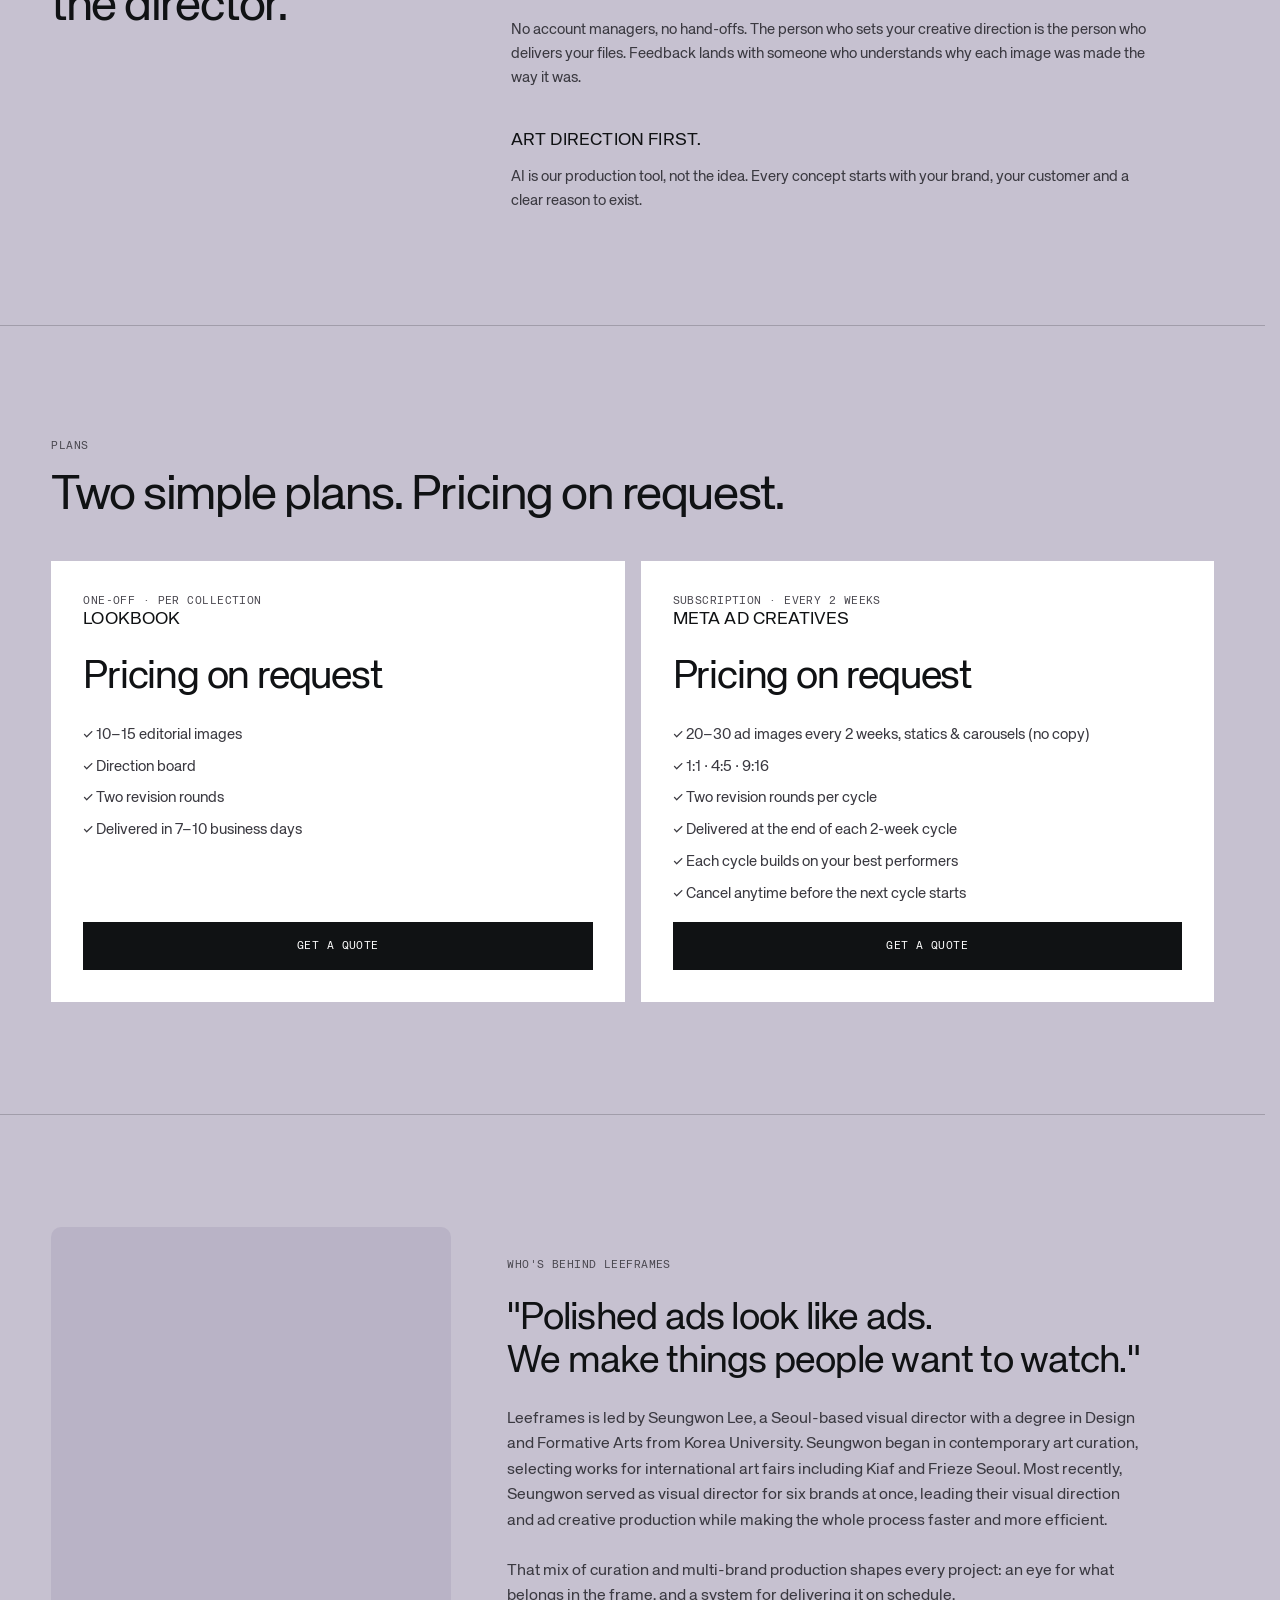
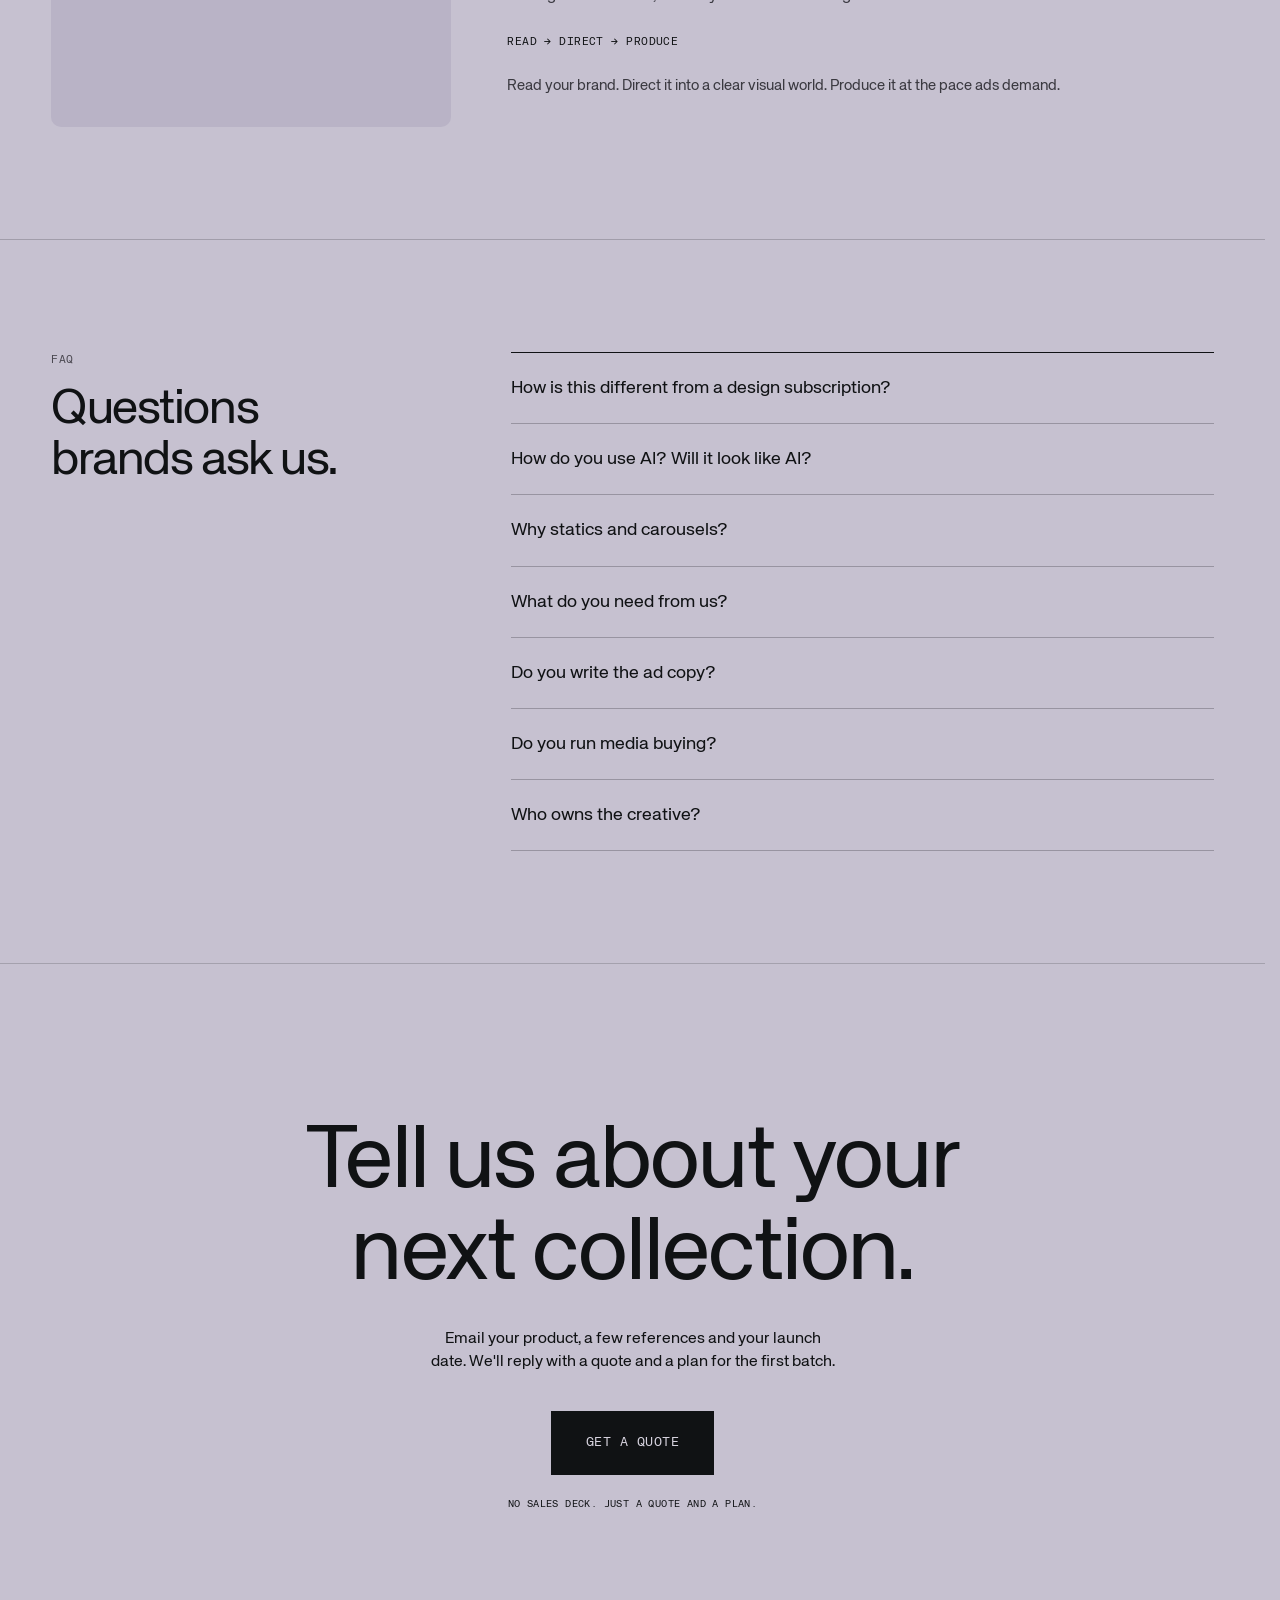
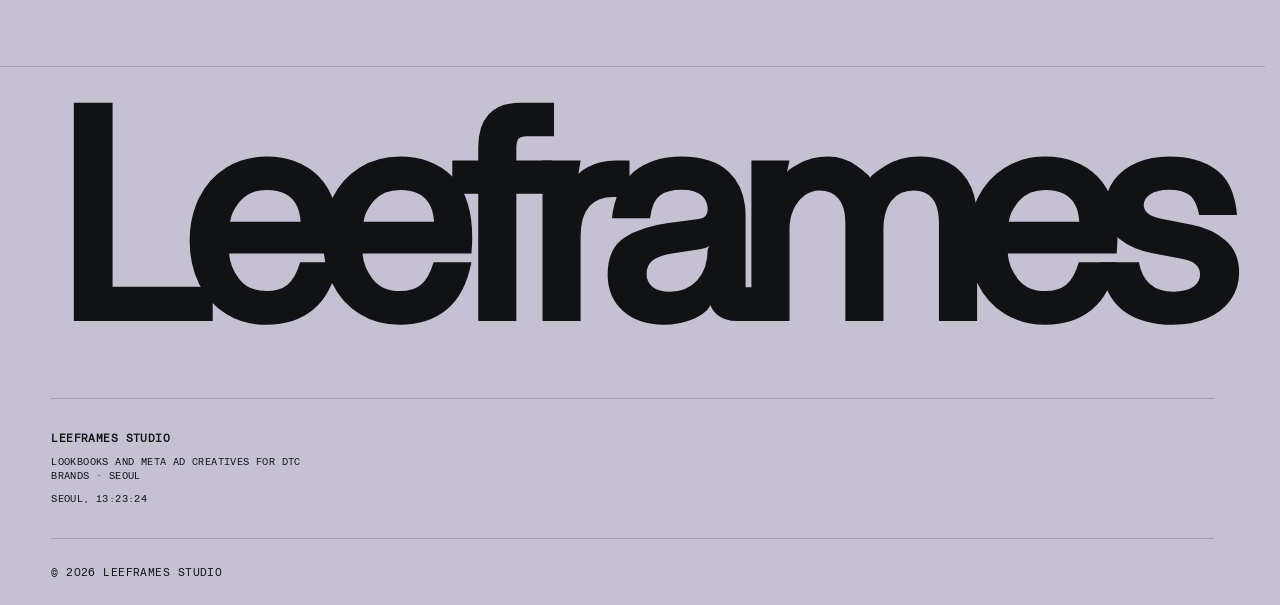
==== commit d0d50a01: "Hero: eyebrow, headline (now the h1), intro and one-line promise around the big title Co-Authored-By" ====
--- a/index.html
+++ b/index.html
@@ -109,8 +109,12 @@
   <div class="lf-hero__field" aria-hidden="true"></div>
   <div class="lf-hero__veil" aria-hidden="true"></div>
   <div class="lf-hero__center">
+    <p class="lf-hero__eyebrow">Lookbooks &amp; Meta ad creatives for DTC fashion brands · Seoul</p>
     <p class="lf-hero__tag" aria-live="off">Move the cursor</p>
-    <h1 class="lf-hero__title"><span>Meta Ads</span><span><em>&amp;</em>Lookbook</span></h1>
+    <p class="lf-hero__title" aria-hidden="true"><span>Meta Ads</span><span><em>&amp;</em>Lookbook</span></p>
+    <h1 class="lf-hero__headline">Editorial lookbooks and Meta ads, without the photoshoot.</h1>
+    <p class="lf-hero__lead">Leeframes is a Seoul creative studio for fashion, beauty and lifestyle brands that sell online. Every image is art-directed by hand and produced with AI, so you get a season of campaign imagery and test-ready ads faster than a traditional shoot allows.</p>
+    <p class="lf-hero__sub">No studio, no casting, no scheduling. Just one contact.</p>
     <div class="lf-hero__btns">
       <a class="lf-hero__btn lf-hero__btn--solid" href="quote.html">Get a quote</a>
       <a class="lf-hero__btn lf-hero__btn--ghost" href="#services">See the work →</a>
--- a/styles.css
+++ b/styles.css
@@ -402,17 +402,25 @@
 .lf-hero__tile img { display: block; width: 100%; height: 100%; object-fit: cover; border-radius: 6px; }
 /* Soft haze between the tiles and the centre text, so the text reads over the grown tiles */
 .lf-hero__veil { position: absolute; inset: 0; z-index: 1; pointer-events: none;
-  background: radial-gradient(ellipse 36% 28% at 50% 52%, rgba(201, 196, 210, 0.85), rgba(201, 196, 210, 0) 70%); }
+  background: radial-gradient(ellipse 44% 50% at 50% 50%, rgba(201, 196, 210, 0.94), rgba(201, 196, 210, 0.6) 55%, rgba(201, 196, 210, 0) 78%); }
 .lf-hero__center { position: absolute; inset: 0; z-index: 2; pointer-events: none; padding: 0 16px;
   display: flex; flex-direction: column; align-items: center; justify-content: center; text-align: center; }
 .lf-hero__tag { margin: 0; background: #101214; color: #fff; padding: 6px 10px; font-family: KHTekaMono, KHTeka, ui-monospace, Menlo, monospace;
   font-size: 11px; letter-spacing: 0.04em; text-transform: uppercase; line-height: 1.2; white-space: nowrap; margin-bottom: 20px; }
 /* Two lines left-aligned with each other, the pair centred; the "&" hangs outside the left edge */
 .lf-hero__title { margin: 0; align-items: flex-start; text-align: left; display: flex; flex-direction: column; font-family: KHTeka, system-ui, -apple-system, sans-serif; font-weight: 400;
-  font-size: clamp(56px, 10.4vw, 150px); line-height: 0.86; letter-spacing: -0.055em; text-shadow: 0 0 40px rgba(201, 196, 210, 0.9); }
+  font-size: clamp(56px, min(10.4vw, 15svh), 150px); line-height: 0.86; letter-spacing: -0.055em; text-shadow: 0 0 40px rgba(201, 196, 210, 0.9); } /* 15svh: shorter screens keep room for the copy below */
+/* The copy around the big title: eyebrow above, then the headline (the page's h1), intro and one-line promise */
+.lf-hero__eyebrow, .lf-hero__sub { margin: 0; font-family: KHTekaMono, KHTeka, ui-monospace, Menlo, monospace; font-size: 11px; letter-spacing: 0.04em;
+  text-transform: uppercase; line-height: 1.5; color: #3A3940; text-shadow: 0 0 16px rgba(201, 196, 210, 1); }
+.lf-hero__eyebrow { margin-bottom: 14px; }
+.lf-hero__headline { margin: 28px 0 0; max-width: 680px; font-family: KHTeka, system-ui, -apple-system, sans-serif; font-weight: 400;
+  font-size: clamp(20px, 2vw, 28px); line-height: 1.15; letter-spacing: -0.02em; text-wrap: balance; text-shadow: 0 0 24px rgba(201, 196, 210, 1); }
+.lf-hero__lead { margin: 12px 0 0; max-width: 560px; font-size: 15px; line-height: 1.5; color: #3A3940; text-wrap: pretty; text-shadow: 0 0 18px rgba(201, 196, 210, 1); }
+.lf-hero__sub { margin-top: 14px; color: #101214; }
 .lf-hero__title span { position: relative; white-space: nowrap; }
 .lf-hero__title em { position: absolute; right: 100%; bottom: 0.2em; margin-right: 0.12em; font-style: normal; font-size: 56px; line-height: 1; color: #615D6A; }
-.lf-hero__btns { margin-top: 44px; }
+.lf-hero__btns { margin-top: 32px; }
 .lf-hero__btns, .lf-hero__btn { pointer-events: auto; }
 @media (max-width: 760px) {
 }
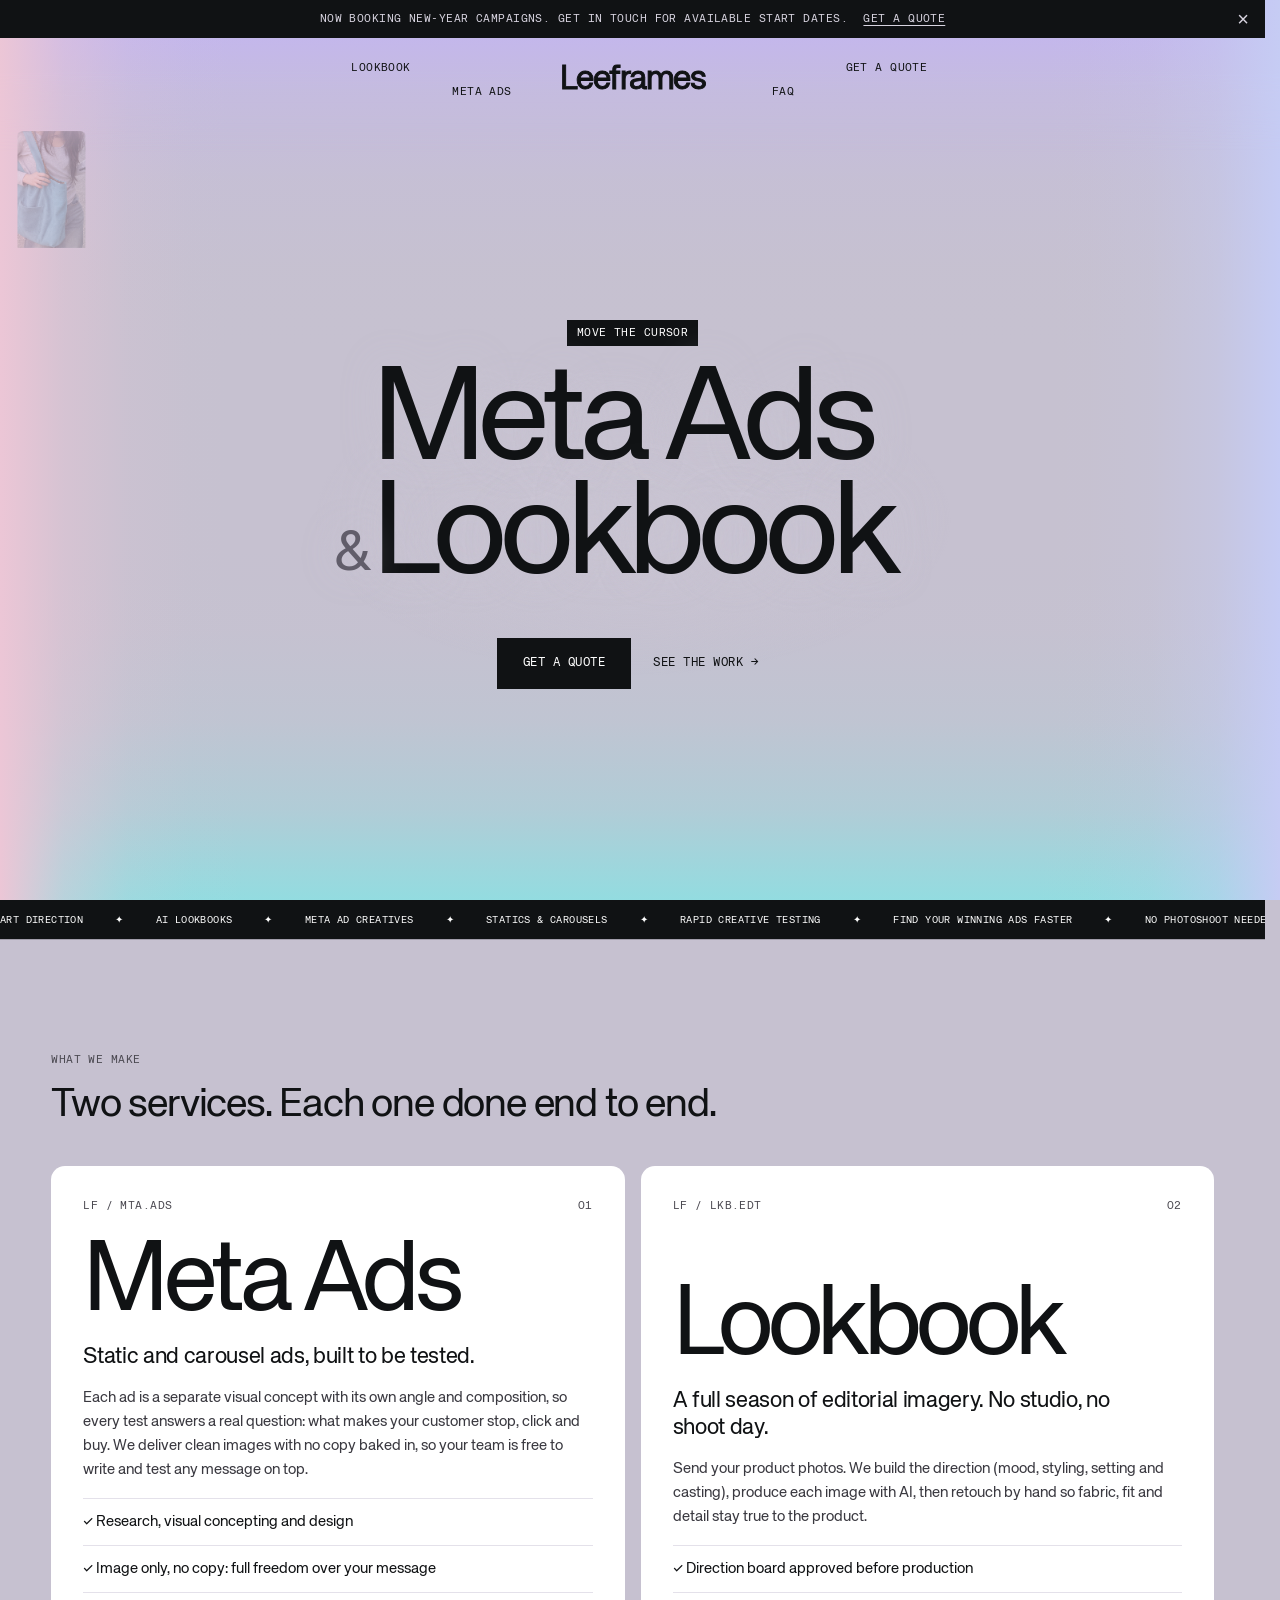
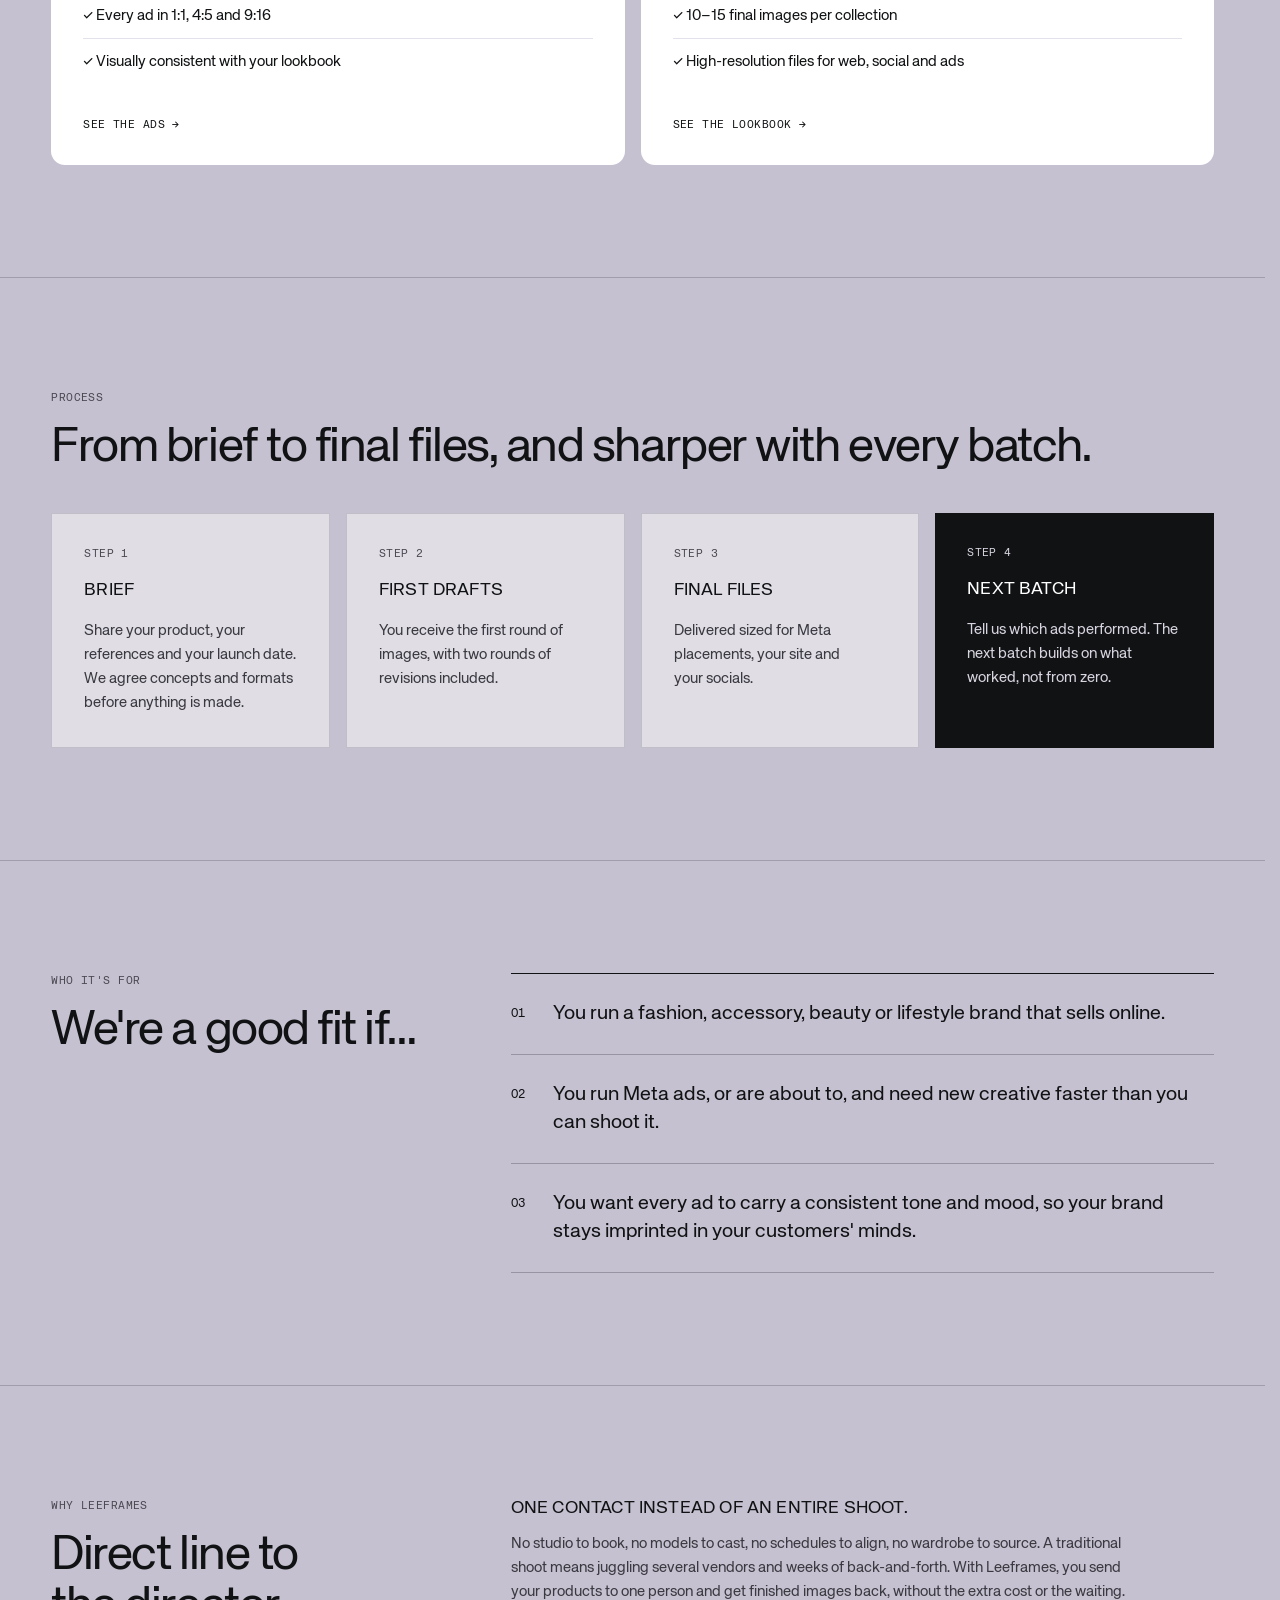
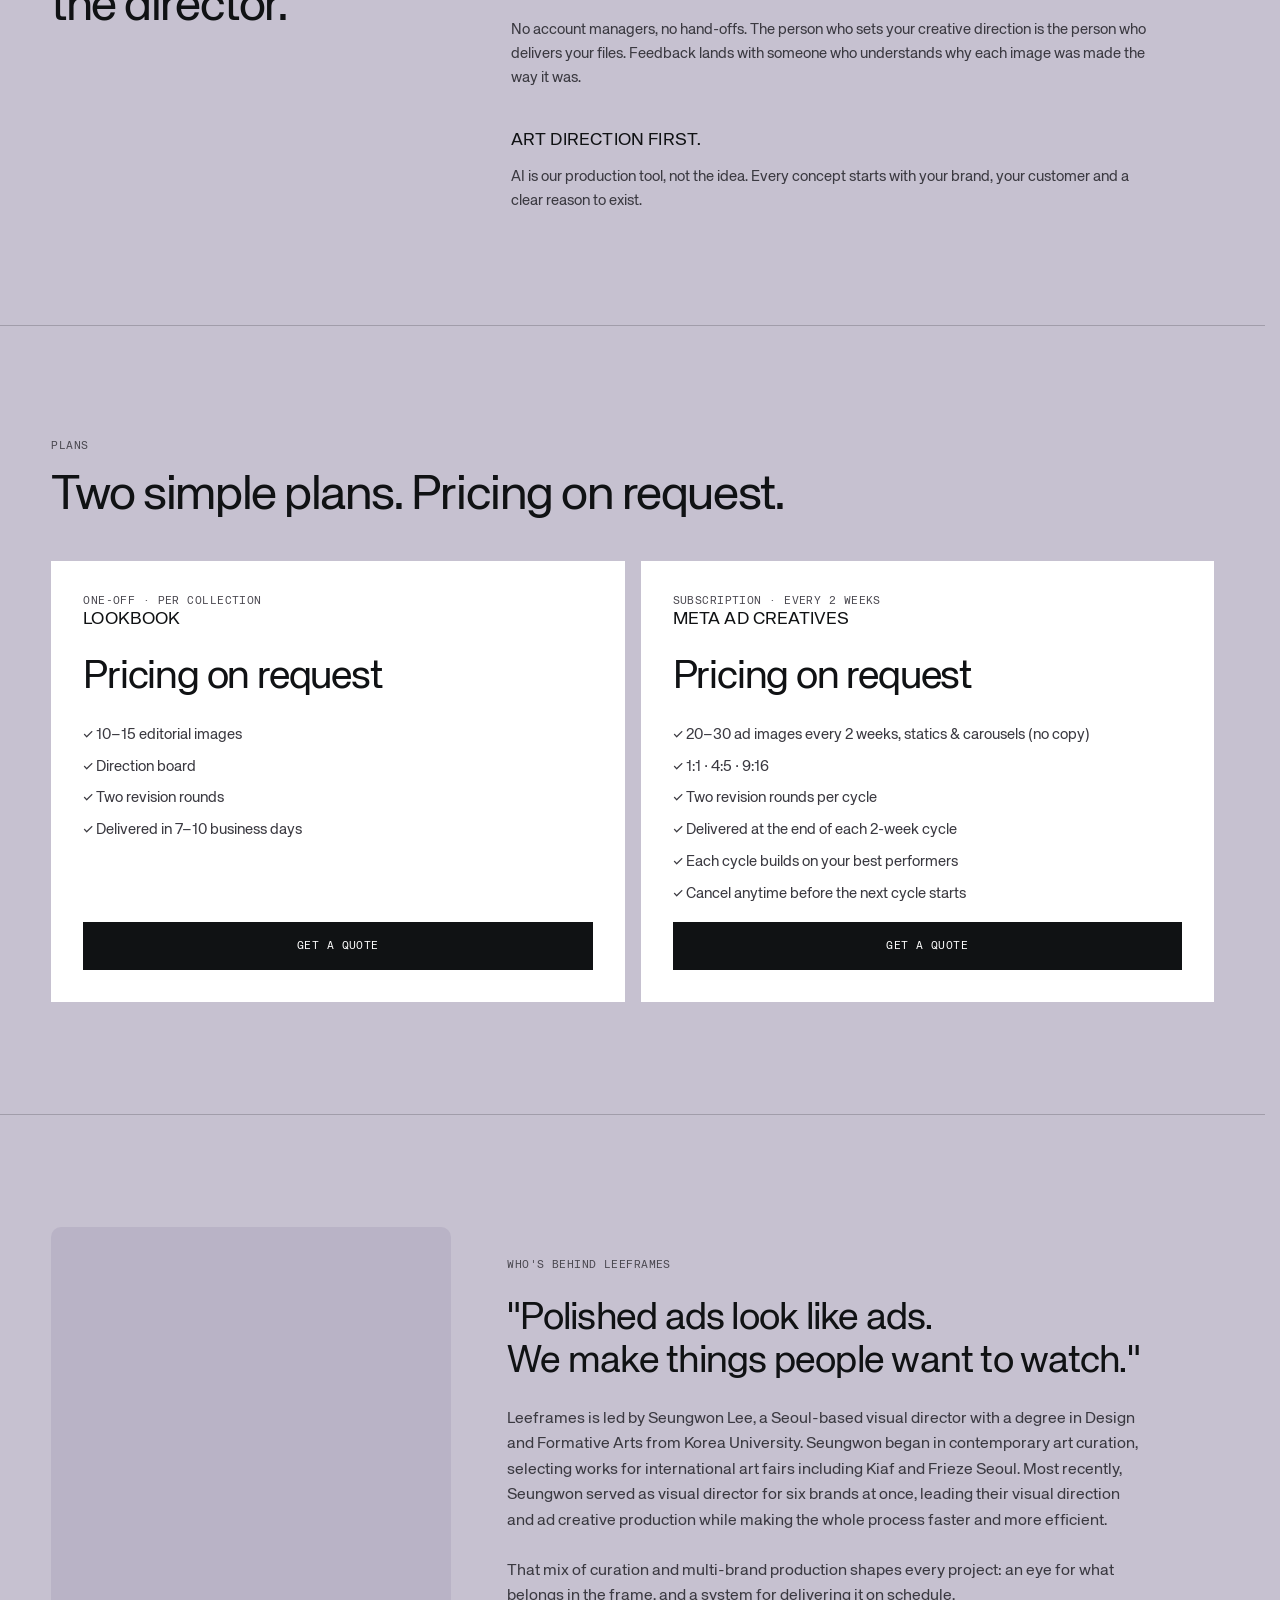
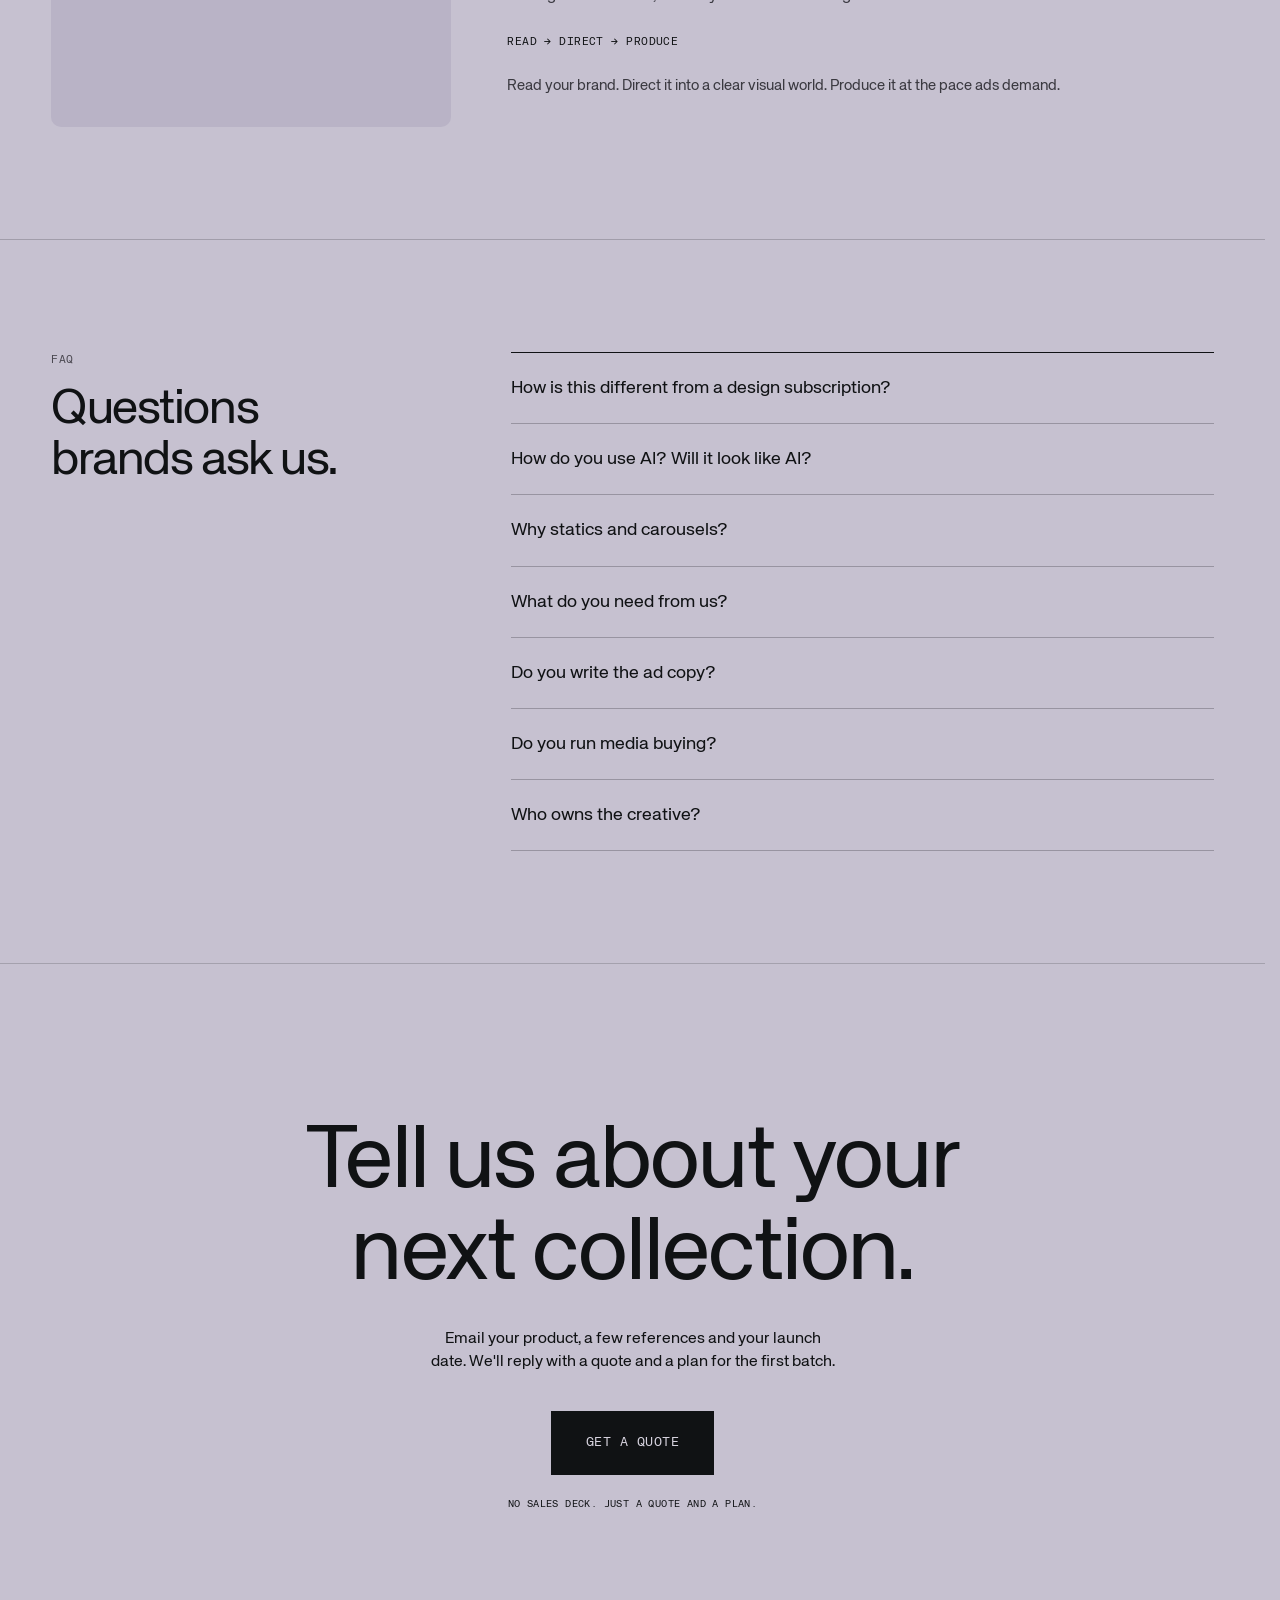
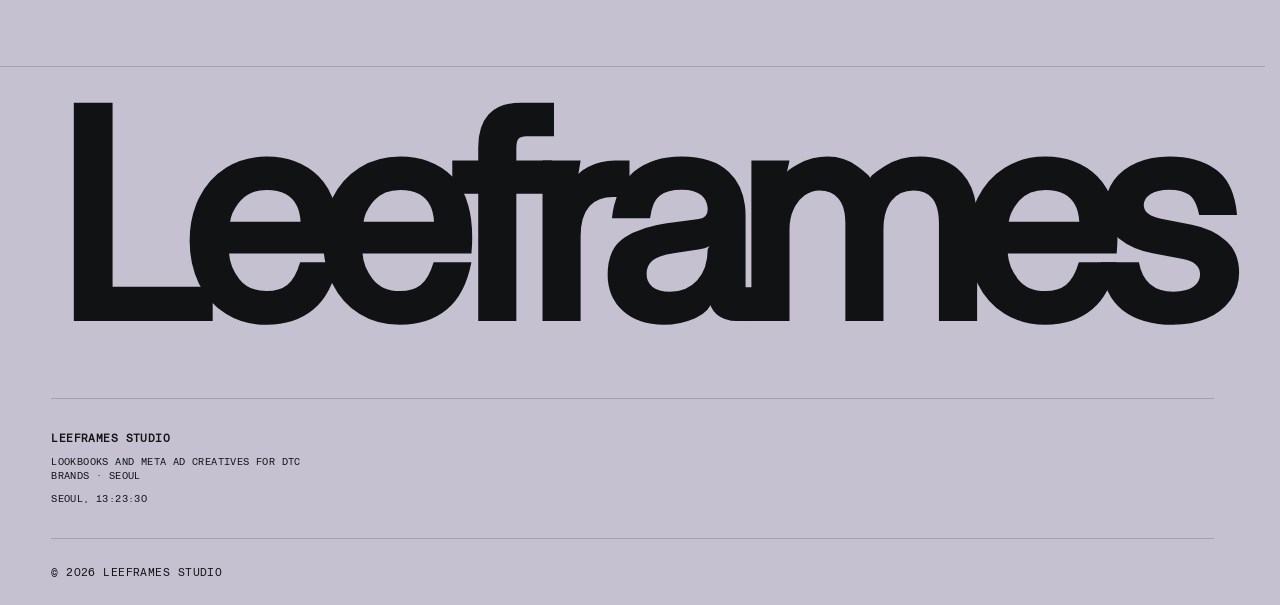
==== commit 66b69d08: "Revert hero copy: back to the big title and buttons only This reverts commit d0d50a0.  Co-Authored-B" ====
--- a/index.html
+++ b/index.html
@@ -109,12 +109,8 @@
   <div class="lf-hero__field" aria-hidden="true"></div>
   <div class="lf-hero__veil" aria-hidden="true"></div>
   <div class="lf-hero__center">
-    <p class="lf-hero__eyebrow">Lookbooks &amp; Meta ad creatives for DTC fashion brands · Seoul</p>
     <p class="lf-hero__tag" aria-live="off">Move the cursor</p>
-    <p class="lf-hero__title" aria-hidden="true"><span>Meta Ads</span><span><em>&amp;</em>Lookbook</span></p>
-    <h1 class="lf-hero__headline">Editorial lookbooks and Meta ads, without the photoshoot.</h1>
-    <p class="lf-hero__lead">Leeframes is a Seoul creative studio for fashion, beauty and lifestyle brands that sell online. Every image is art-directed by hand and produced with AI, so you get a season of campaign imagery and test-ready ads faster than a traditional shoot allows.</p>
-    <p class="lf-hero__sub">No studio, no casting, no scheduling. Just one contact.</p>
+    <h1 class="lf-hero__title"><span>Meta Ads</span><span><em>&amp;</em>Lookbook</span></h1>
     <div class="lf-hero__btns">
       <a class="lf-hero__btn lf-hero__btn--solid" href="quote.html">Get a quote</a>
       <a class="lf-hero__btn lf-hero__btn--ghost" href="#services">See the work →</a>
--- a/styles.css
+++ b/styles.css
@@ -402,25 +402,17 @@
 .lf-hero__tile img { display: block; width: 100%; height: 100%; object-fit: cover; border-radius: 6px; }
 /* Soft haze between the tiles and the centre text, so the text reads over the grown tiles */
 .lf-hero__veil { position: absolute; inset: 0; z-index: 1; pointer-events: none;
-  background: radial-gradient(ellipse 44% 50% at 50% 50%, rgba(201, 196, 210, 0.94), rgba(201, 196, 210, 0.6) 55%, rgba(201, 196, 210, 0) 78%); }
+  background: radial-gradient(ellipse 36% 28% at 50% 52%, rgba(201, 196, 210, 0.85), rgba(201, 196, 210, 0) 70%); }
 .lf-hero__center { position: absolute; inset: 0; z-index: 2; pointer-events: none; padding: 0 16px;
   display: flex; flex-direction: column; align-items: center; justify-content: center; text-align: center; }
 .lf-hero__tag { margin: 0; background: #101214; color: #fff; padding: 6px 10px; font-family: KHTekaMono, KHTeka, ui-monospace, Menlo, monospace;
   font-size: 11px; letter-spacing: 0.04em; text-transform: uppercase; line-height: 1.2; white-space: nowrap; margin-bottom: 20px; }
 /* Two lines left-aligned with each other, the pair centred; the "&" hangs outside the left edge */
 .lf-hero__title { margin: 0; align-items: flex-start; text-align: left; display: flex; flex-direction: column; font-family: KHTeka, system-ui, -apple-system, sans-serif; font-weight: 400;
-  font-size: clamp(56px, min(10.4vw, 15svh), 150px); line-height: 0.86; letter-spacing: -0.055em; text-shadow: 0 0 40px rgba(201, 196, 210, 0.9); } /* 15svh: shorter screens keep room for the copy below */
-/* The copy around the big title: eyebrow above, then the headline (the page's h1), intro and one-line promise */
-.lf-hero__eyebrow, .lf-hero__sub { margin: 0; font-family: KHTekaMono, KHTeka, ui-monospace, Menlo, monospace; font-size: 11px; letter-spacing: 0.04em;
-  text-transform: uppercase; line-height: 1.5; color: #3A3940; text-shadow: 0 0 16px rgba(201, 196, 210, 1); }
-.lf-hero__eyebrow { margin-bottom: 14px; }
-.lf-hero__headline { margin: 28px 0 0; max-width: 680px; font-family: KHTeka, system-ui, -apple-system, sans-serif; font-weight: 400;
-  font-size: clamp(20px, 2vw, 28px); line-height: 1.15; letter-spacing: -0.02em; text-wrap: balance; text-shadow: 0 0 24px rgba(201, 196, 210, 1); }
-.lf-hero__lead { margin: 12px 0 0; max-width: 560px; font-size: 15px; line-height: 1.5; color: #3A3940; text-wrap: pretty; text-shadow: 0 0 18px rgba(201, 196, 210, 1); }
-.lf-hero__sub { margin-top: 14px; color: #101214; }
+  font-size: clamp(56px, 10.4vw, 150px); line-height: 0.86; letter-spacing: -0.055em; text-shadow: 0 0 40px rgba(201, 196, 210, 0.9); }
 .lf-hero__title span { position: relative; white-space: nowrap; }
 .lf-hero__title em { position: absolute; right: 100%; bottom: 0.2em; margin-right: 0.12em; font-style: normal; font-size: 56px; line-height: 1; color: #615D6A; }
-.lf-hero__btns { margin-top: 32px; }
+.lf-hero__btns { margin-top: 44px; }
 .lf-hero__btns, .lf-hero__btn { pointer-events: auto; }
 @media (max-width: 760px) {
 }
